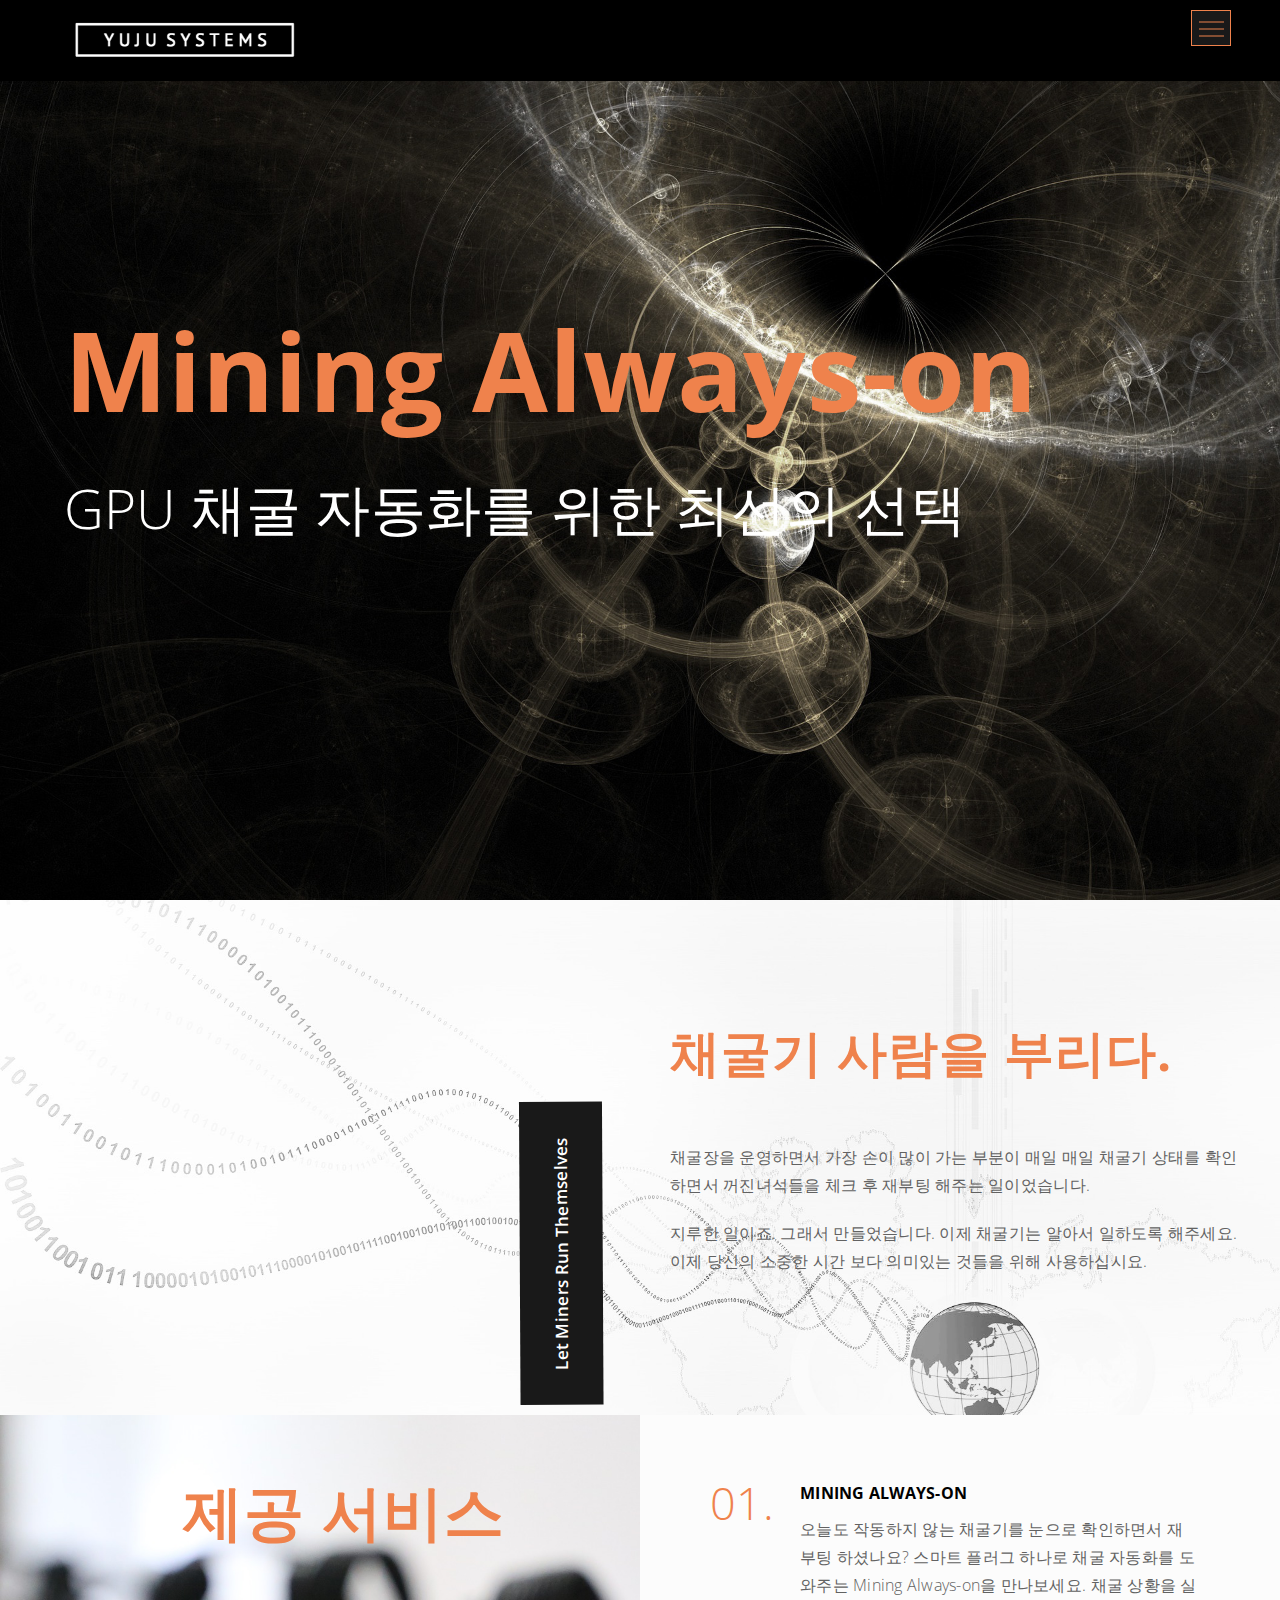
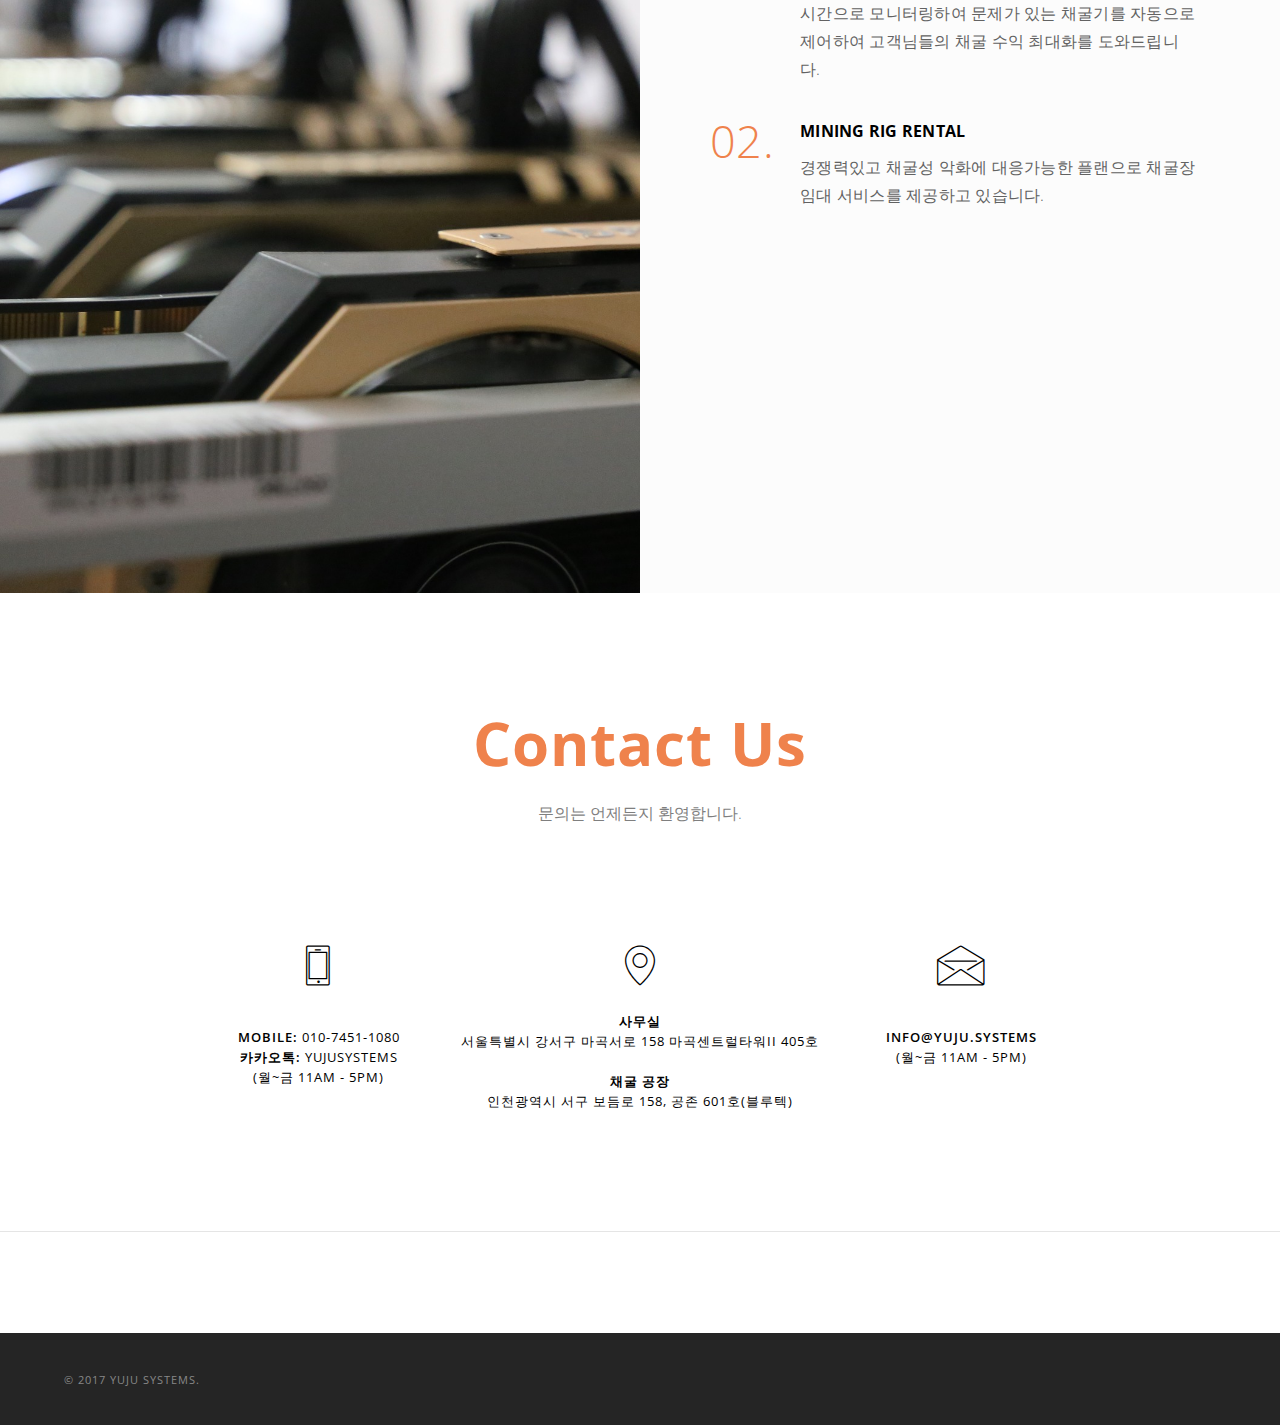
==== index.html @ e0967663 "initial website" ====
<!doctype html>
<html class="no-js" lang="en">
    <head>
        <title>CRYPTOCURRENCY MINING SERVICE | YUJU SYSTEMS</title>
        <meta name="description" content="H-Code - A premium portfolio template from ThemeZaa">
        <meta name="keywords" content="">
        <meta charset="utf-8">
        <meta name="author" content="ThemeZaa">
        <meta name="viewport" content="width=device-width,initial-scale=1.0,maximum-scale=1" />
        <!-- favicon -->
        <link rel="shortcut icon" href="images/favicon.png">
        <link rel="apple-touch-icon" href="images/apple-touch-icon-57x57.png">
        <link rel="apple-touch-icon" sizes="72x72" href="images/apple-touch-icon-72x72.png">
        <link rel="apple-touch-icon" sizes="114x114" href="images/apple-touch-icon-114x114.png">
        <!-- animation -->
        <link rel="stylesheet" href="css/animate.css" />
        <!-- bootstrap -->
        <link rel="stylesheet" href="css/bootstrap.css" />
        <!-- et line icon -->
        <link rel="stylesheet" href="css/et-line-icons.css" />
        <!-- font-awesome icon -->
        <link rel="stylesheet" href="css/font-awesome.min.css" />
        <!-- revolution slider -->
        <link rel="stylesheet" href="css/extralayers.css" />
        <link rel="stylesheet" href="css/settings.css" />
        <!-- magnific popup -->
        <link rel="stylesheet" href="css/magnific-popup.css" />
        <!-- owl carousel -->
        <link rel="stylesheet" href="css/owl.carousel.css" />
        <link rel="stylesheet" href="css/owl.transitions.css" />
        <link rel="stylesheet" href="css/full-slider.css" />
        <!-- text animation -->
        <link rel="stylesheet" href="css/text-effect.css" />
        <!-- hamburger menu  -->
        <link rel="stylesheet" href="css/menu-hamburger.css" />
        <!-- common -->
        <link rel="stylesheet" href="css/style.css" />
        <!-- responsive -->
        <link rel="stylesheet" href="css/responsive.css" />
        <!--[if IE]>
            <link rel="stylesheet" href="css/style-ie.css" />
        <![endif]-->
        <!--[if IE]>
            <script src="js/html5shiv.js"></script>
        <![endif]-->
    </head>
    <body>
        <!-- navigation -->
        <nav class="navbar navbar-default nav-dark navbar-fixed-top nav-transparent overlay-nav sticky-nav full-width-pull-menu full-width-pull-menu-dark" role="navigation">
            <!-- navigation panel -->
            <div class="container">
                <div class="row">
                    <!-- logo -->
                    <div class="col-md-2 col-sm-2 pull-left"><a href="index.html"><img alt="" src="images/yujusystems_logo.png" class="logo" /></a></div>
                    <!-- end logo -->
                    <!-- main menu -->
                    <div class="col-md-10 col-sm-10 no-padding-right">
                        <div class="menu-wrap full-screen no-padding">
                            <div class="col-md-6 col-sm-6 full-screen no-padding cover-background xs-display-none" style="background-image:url('images/yujusystem_1097x1097.jpg');"></div>
                            <div class="col-md-6 col-sm-6 full-screen bg-white">
                                <div class="pull-menu full-screen ">
                                    <div class="pull-menu-open">
                                        <div class="pull-menu-open-sub">
                                            <ul id="accordion" class="nav navbar-nav panel-group no-padding">
                                                <div class="separator-line-thick bg-black margin-three pull-left margin-five"></div>
                                                <li><span class="menu-number">01</span><a href="#home" class="inner-link">HOME</a> </li>
                                                <li><span class="menu-number">02</span><a href="#short-history" class="inner-link">소개말</a> </li>
                                                <li><span class="menu-number">03</span><a href="#our-services" class="inner-link">서비스</a></li>
                                                <!-- <li><span class="menu-number">04</span><a href="#our-environment" class="inner-link">채굴 환경</a></li> -->
                                                <li><span class="menu-number">04</span><a href="#contact" class="inner-link">Contact</a></li>
                                            </ul>
                                        </div>
                                    </div>
                                    <button class="close-button" id="close-button">Close Menu</button>
                                </div>
                            </div>
                        </div>
                        <!-- end main menu -->
                        <button class="menu-button-orange position-absolute navbar-toggle" type="button" id="open-button" data-toggle="collapse" data-target=".navbar-collapse">Open Menu</button>
                    </div>
                </div>
                <!-- end navigation panel -->
            </div>
            <!-- end navigation -->
        </nav>
        <!-- slider -->
        <section id="home" class="no-padding">
            <div id="owl-demo" class="owl-carousel owl-theme light-pagination square-pagination dark-pagination-without-next-prev-arrow main-slider">
                <!-- slider item -->
                <div class="item owl-bg-img" style="background-image:url('images/mainbg.jpg');">
                    <div class="container full-screen position-relative">
                        <div class="slider-typography">
                            <div class="slider-text-middle-main">
                                <div class="slider-text-middle slider-text-middle6 padding-left-right-px wow fadeInUp">
                                    <div class="col-md-12 text-left animated fadeInUp no-padding">
                                        <span class="slider-title-big6 sm-slider-title-big6 xs-width-100 xs-slider-title-big6 xs-text-center orange-light-text font-weight-700 display-inline-block margin-eight no-margin-lr no-margin-top">Mining Always-on</span>
                                        <span class="slider-title-big7 sm-slider-title-big7 xs-width-100 xs-slider-title-big7 xs-text-center">GPU 채굴 자동화를 위한 최선의 선택</span>
                                    </div>
                                </div>
                            </div>
                        </div>
                    </div>
                </div>
                <!-- end slider item -->
            </div>
        </section>
        <!-- end slider -->
        <!-- about us section  -->
        <section id="short-history" class="short-history position-relative display-table width-100 xs-text-center xs-onepage-section">
            <div class="fill sm-display-none" style="background-image:url('images/bg3.jpg');"></div>
            <div class="col-md-6 pull-right">
                <div class="col-lg-12 col-md-12 sm-no-padding">
                    <h1 class="text-transform-none title margin-ten no-margin-lr no-margin-top orange-light-text">채굴기 사람을 부리다.<span class="bg-light-orange"></span></h1>
                    <p class="text-extra-large xs-margin-bottom-four">채굴장을 운영하면서 가장 손이 많이 가는 부분이 매일 매일 채굴기 상태를 확인하면서 꺼진녀석들을 체크 후 재부팅 해주는 일이었습니다.</p>
                    <p class="text-extra-large xs-margin-bottom-four">지루한 일이죠. 그래서 만들었습니다. 이제 채굴기는 알아서 일하도록 해주세요. 이제 당신의 소중한 시간 보다 의미있는 것들을 위해 사용하십시요. </p>
                </div>
                <div class="sub-headline">Let Miners Run Themselves</div>
            </div>
        </section>
        <!-- about us section and -->
        <!-- services section -->
        <section id="our-services" class="our-services no-padding">
            <div class="col-md-6 bg-light-gray padding-five box-min-height sm-display-table xs-display-inherit xs-text-center cover-background xs-onepage-section" style="background-image:url('images/bg2.jpg');">
                <div class="col-lg-9 col-md-12 pull-right xs-no-padding xs-pull-none">
                    <h1 class="text-transform-none title margin-ten no-margin-lr no-margin-top orange-light-text">제공 서비스<span class="bg-light-orange"></span></h1>
                    <div class="margin-ten no-margin-lr no-margin-top title-large font-weight-300"></div>
                </div>
            </div>
            <div class="col-md-6 bg-gray-light padding-five no-padding-bottom sm-padding-bottom-six box-min-height sm-display-table">
                <div class="col-lg-11 col-md-12 pull-left xs-no-padding">
                    <ul>
                        <li class="position-relative font-weight-300 text-extra-large margin-seven-bottom">
                            <div class="number orange-light-text">01.</div>
                            <div><span class="black-text font-weight-700 text-transform-uppercase display-table margin-two-bottom">Mining Always-on</span>오늘도 작동하지 않는 채굴기를 눈으로 확인하면서 재부팅 하셨나요? 스마트 플러그 하나로 채굴 자동화를 도와주는 Mining Always-on을 만나보세요.
                              채굴 상황을 실시간으로 모니터링하여 문제가 있는 채굴기를 자동으로 제어하여 고객님들의 채굴 수익 최대화를 도와드립니다. </div>
                        </li>
                        <li class="position-relative font-weight-300 text-extra-large margin-seven-bottom">
                            <div class="number orange-light-text">02.</div>
                            <div><span class="black-text font-weight-700 text-transform-uppercase display-table margin-two-bottom">Mining Rig Rental</span>경쟁력있고 채굴성 악화에 대응가능한 플랜으로 채굴장 임대 서비스를 제공하고 있습니다.</div>
                        </li>
                    </ul>
                </div>
            </div>
        </section>
        <!-- end services section -->
        <!-- our environment section
        <section id="our-environment" class="our-environment no-padding-bottom xs-onepage-section">
            <div class="container-fluid">
                <div class="row">
                    <div class="container">
                        <div class="row">

                            <div class="col-md-12 margin-five-bottom xs-text-center">
                                <div class="col-md-6 no-padding">
                                    <h1 class="text-transform-none title margin-ten no-margin-lr no-margin-top orange-light-text">채굴 환경<span class="bg-light-orange"></span></h1>
                                </div>
                            </div>

                        </div>
                    </div>
                    <div id="owl-demo-small" class="owl-carousel owl-theme dark-pagination bottom-arrow-pagination">

                        <div class="item">
                            <div class="col-lg-6 col-md-6 case-study-details bg-gray">
                                <div class="col-lg-7 col-md-12 pull-right about-text position-relative xs-text-center">
                                    <p class="title-small text-uppercase letter-spacing-3 black-text font-weight-600">보안</p>
                                    <p class="width-100 xs-width-100">Lorem ipsum dolor sit amet, consectetur adipisicing elit. Repudiandae odit iste exercitationem praesentiu deleniti nostrum laborum rem id nihil tempora. Lorem ipsum dolor amet, consectetur adipisicing elit. Repudiandae odit iste exercitationem praesentiu deleniti nostrum laborum.</p>
                                </div>
                            </div>
                            <div class="col-lg-6 col-md-6 case-study-img cover-background" style="background-image:url('http://placehold.it/960x500');"></div>
                        </div>

                        <div class="item">
                            <div class="col-lg-6 col-md-6 case-study-details bg-gray">
                                <div class="col-lg-7 col-md-12 pull-right about-text position-relative xs-text-center">
                                    <p class="title-small text-uppercase letter-spacing-3 black-text font-weight-600">채굴 자동화</p>
                                    <p class="width-100 xs-width-100">Lorem ipsum dolor sit amet, consectetur adipisicing elit. Repudiandae odit iste exercitationem praesentiu deleniti nostrum laborum rem id nihil tempora. Lorem ipsum dolor amet, consectetur adipisicing elit. Repudiandae odit iste exercitationem praesentiu deleniti nostrum laborum.</p>
                                </div>
                            </div>
                            <div class="col-lg-6 col-md-6 case-study-img cover-background" style="background-image:url('http://placehold.it/960x500');"></div>
                        </div>

                        <div class="item">
                            <div class="col-lg-6 col-md-6 case-study-details bg-gray">
                                <div class="col-lg-7 col-md-12 pull-right about-text position-relative xs-text-center">
                                    <p class="title-small text-uppercase letter-spacing-3 black-text font-weight-600">밀폐형 무소음 무공조</p>
                                    <p class="width-100 xs-width-100">Lorem ipsum dolor sit amet, consectetur adipisicing elit. Repudiandae odit iste exercitationem praesentiu deleniti nostrum laborum rem id nihil tempora. Lorem ipsum dolor amet, consectetur adipisicing elit. Repudiandae odit iste exercitationem praesentiu deleniti nostrum laborum.</p>
                                </div>
                            </div>
                            <div class="col-lg-6 col-md-6 case-study-img cover-background" style="background-image:url('http://placehold.it/960x500');"></div>
                        </div>

                    </div>
                </div>
            </div>
        </section>
        end our environment section -->
        <!-- contact us section -->
        <section id="contact" class="xs-onepage-section">
            <div class="container">
                <div class="row">
                    <div class="col-md-12 text-center no-padding">
                        <h4 class=" margin-ten no-margin-lr no-margin-top font-weight-300 gray-text"></h4>
                        <h1 class="text-transform-none title margin-two no-margin-lr no-margin-top orange-light-text">Contact Us<span class="bg-light-orange"></span></h1>
                        <h4 class=" margin-ten no-margin-lr no-margin-top font-weight-300 gray-text">문의는 언제든지 환영합니다.</h4>
                    </div>
                </div>
                <div class="row">
                    <div class="col-md-9 text-center center-col">
                        <div class="col-md-3 col-sm-3 text-center"><i class="icon-phone medium-icon black-text"></i><h6 class="black-text margin-two no-margin-bottom"><br><strong>MOBILE: </strong>010-7451-1080<br><strong>카카오톡: </strong>yujusystems<br>(월~금 11AM - 5PM)</h6></div>
                        <div class="col-md-6 col-sm-6 text-center"><i class="icon-map-pin medium-icon black-text"></i><h6 class="black-text margin-two no-margin-bottom"><strong>사무실</strong><br>서울특별시 강서구 마곡서로 158 마곡센트럴타워II 405호<br><br> <strong>채굴 공장</strong><br>인천광역시 서구 보듬로 158, 공존 601호(블루텍) </h6></div>
                        <div class="col-md-3 col-sm-3 text-center"><i class="icon-envelope medium-icon black-text"></i><h6 class="black-text margin-two no-margin-bottom"><br><strong><a href="mailto:info@yuju.systems">info@yuju.systems</a></strong><br>(월~금 11AM - 5PM)</h6></div>
                    </div>
                </div>
            </div>
        </section>
        <!-- end contact us section -->
        <!-- footer -->
        <footer class="bg-white border-top">
            <div class="container onepage-footer-middle">
                <div class="row">
                </div>
            </div>
            <div class="container-fluid bg-dark-gray footer-bottom">
                <div class="container">
                    <div class="row margin-three">
                        <!-- copyright -->
                        <div class="col-md-6 col-sm-6 col-xs-12 copyright text-left letter-spacing-1 xs-text-center xs-margin-bottom-one">
                            &copy; 2017 YUJU SYSTEMS.
                        </div>
                        <!-- end copyright -->
                    </div>
                </div>
            </div>
            <!-- scroll to top -->
            <a href="javascript:;" class="scrollToTop"><i class="fa fa-angle-up"></i></a>
            <!-- scroll to top end... -->
        </footer>
        <!-- end footer -->
        <!-- javascript libraries / javascript files set #2 -->
        <script type="text/javascript" src="js/jquery.min.js"></script>
        <script type="text/javascript" src="js/modernizr.js"></script>
        <script type="text/javascript" src="js/bootstrap.js"></script>
        <script type="text/javascript" src="js/jquery.easing.1.3.js"></script>
        <script type="text/javascript" src="js/skrollr.min.js"></script>
        <script type="text/javascript" src="js/jquery.viewport.mini.js"></script>
        <script type="text/javascript" src="js/smooth-scroll.js"></script>
        <!-- jquery appear -->
        <script type="text/javascript" src="js/jquery.appear.js"></script>
        <!-- animation -->
        <script type="text/javascript" src="js/wow.min.js"></script>
        <!-- page scroll -->
        <script type="text/javascript" src="js/page-scroll.js"></script>
        <!-- easy piechart-->
        <script type="text/javascript" src="js/jquery.easypiechart.js"></script>
        <!-- parallax -->
        <script type="text/javascript" src="js/jquery.parallax-1.1.3.js"></script>
        <!--portfolio with shorting tab -->
        <script type="text/javascript" src="js/jquery.isotope.min.js"></script>
        <!-- owl slider  -->
        <script type="text/javascript" src="js/owl.carousel.min.js"></script>
        <!-- magnific popup  -->
        <script type="text/javascript" src="js/jquery.magnific-popup.min.js"></script>
        <script type="text/javascript" src="js/popup-gallery.js"></script>
        <!-- text effect  -->
        <script type="text/javascript" src="js/text-effect.js"></script>
        <!-- revolution slider  -->
        <script type="text/javascript" src="js/jquery.tools.min.js"></script>
        <script type="text/javascript" src="js/jquery.revolution.js"></script>
        <!-- counter  -->
        <script type="text/javascript" src="js/counter.js"></script>
        <!-- countTo -->
        <script type="text/javascript" src="js/jquery.countTo.js"></script>
        <!-- fit videos  -->
        <script type="text/javascript" src="js/jquery.fitvids.js"></script>
        <!-- imagesloaded  -->
        <script type="text/javascript" src="js/imagesloaded.pkgd.min.js"></script>
        <!-- hamburger menu-->
        <script type="text/javascript" src="js/classie.js"></script>
        <script type="text/javascript" src="js/hamburger-menu.js"></script>
        <!-- one page navigation -->
        <script type="text/javascript" src="js/one-page-main.js"></script>
        <!-- setting -->
        <script type="text/javascript" src="js/main.js"></script>
    </body>
</html>
---- css/et-line-icons.css ----
@font-face {
	font-family: 'et-line';
	src:url('../fonts/et-line.eot');
	src:url('../fonts/et-line.eot?#iefix') format('embedded-opentype'),
		url('../fonts/et-line.woff') format('woff'),
		url('../fonts/et-line.ttf') format('truetype'),
		url('../fonts/et-line.svg#et-line') format('svg');
	font-weight: normal;
	font-style: normal;
}

/* Use the following CSS code if you want to use data attributes for inserting your icons */
[data-icon]:before {
	font-family: 'et-line';
	content: attr(data-icon);
	speak: none;
	font-weight: normal;
	font-variant: normal;
	text-transform: none;
	line-height: 1;
	-webkit-font-smoothing: antialiased;
	-moz-osx-font-smoothing: grayscale;
	display:inline-block;
}

/* Use the following CSS code if you want to have a class per icon */
/*
Instead of a list of all class selectors,
you can use the generic selector below, but it's slower:
[class*="icon-"] {
*/
.icon-mobile, .icon-laptop, .icon-desktop, .icon-tablet, .icon-phone, .icon-document, .icon-documents, .icon-search, .icon-clipboard, .icon-newspaper, .icon-notebook, .icon-book-open, .icon-browser, .icon-calendar, .icon-presentation, .icon-picture, .icon-pictures, .icon-video, .icon-camera, .icon-printer, .icon-toolbox, .icon-briefcase, .icon-wallet, .icon-gift, .icon-bargraph, .icon-grid, .icon-expand, .icon-focus, .icon-edit, .icon-adjustments, .icon-ribbon, .icon-hourglass, .icon-lock, .icon-megaphone, .icon-shield, .icon-trophy, .icon-flag, .icon-map, .icon-puzzle, .icon-basket, .icon-envelope, .icon-streetsign, .icon-telescope, .icon-gears, .icon-key, .icon-paperclip, .icon-attachment, .icon-pricetags, .icon-lightbulb, .icon-layers, .icon-pencil, .icon-tools, .icon-tools-2, .icon-scissors, .icon-paintbrush, .icon-magnifying-glass, .icon-circle-compass, .icon-linegraph, .icon-mic, .icon-strategy, .icon-beaker, .icon-caution, .icon-recycle, .icon-anchor, .icon-profile-male, .icon-profile-female, .icon-bike, .icon-wine, .icon-hotairballoon, .icon-globe, .icon-genius, .icon-map-pin, .icon-dial, .icon-chat, .icon-heart, .icon-cloud, .icon-upload, .icon-download, .icon-target, .icon-hazardous, .icon-piechart, .icon-speedometer, .icon-global, .icon-compass, .icon-lifesaver, .icon-clock, .icon-aperture, .icon-quote, .icon-scope, .icon-alarmclock, .icon-refresh, .icon-happy, .icon-sad, .icon-facebook, .icon-twitter, .icon-googleplus, .icon-rss, .icon-tumblr, .icon-linkedin, .icon-dribbble {
	font-family: 'et-line';
	speak: none;
	font-style: normal;
	font-weight: normal;
	font-variant: normal;
	text-transform: none;
	line-height: 1.1;
	-webkit-font-smoothing: antialiased;
	-moz-osx-font-smoothing: grayscale;
	display:inline-block;
}
.icon-mobile:before {
	content: "\e000";
}
.icon-laptop:before {
	content: "\e001";
}
.icon-desktop:before {
	content: "\e002";
}
.icon-tablet:before {
	content: "\e003";
}
.icon-phone:before {
	content: "\e004";
}
.icon-document:before {
	content: "\e005";
}
.icon-documents:before {
	content: "\e006";
}
.icon-search:before {
	content: "\e007";
}
.icon-clipboard:before {
	content: "\e008";
}
.icon-newspaper:before {
	content: "\e009";
}
.icon-notebook:before {
	content: "\e00a";
}
.icon-book-open:before {
	content: "\e00b";
}
.icon-browser:before {
	content: "\e00c";
}
.icon-calendar:before {
	content: "\e00d";
}
.icon-presentation:before {
	content: "\e00e";
}
.icon-picture:before {
	content: "\e00f";
}
.icon-pictures:before {
	content: "\e010";
}
.icon-video:before {
	content: "\e011";
}
.icon-camera:before {
	content: "\e012";
}
.icon-printer:before {
	content: "\e013";
}
.icon-toolbox:before {
	content: "\e014";
}
.icon-briefcase:before {
	content: "\e015";
}
.icon-wallet:before {
	content: "\e016";
}
.icon-gift:before {
	content: "\e017";
}
.icon-bargraph:before {
	content: "\e018";
}
.icon-grid:before {
	content: "\e019";
}
.icon-expand:before {
	content: "\e01a";
}
.icon-focus:before {
	content: "\e01b";
}
.icon-edit:before {
	content: "\e01c";
}
.icon-adjustments:before {
	content: "\e01d";
}
.icon-ribbon:before {
	content: "\e01e";
}
.icon-hourglass:before {
	content: "\e01f";
}
.icon-lock:before {
	content: "\e020";
}
.icon-megaphone:before {
	content: "\e021";
}
.icon-shield:before {
	content: "\e022";
}
.icon-trophy:before {
	content: "\e023";
}
.icon-flag:before {
	content: "\e024";
}
.icon-map:before {
	content: "\e025";
}
.icon-puzzle:before {
	content: "\e026";
}
.icon-basket:before {
	content: "\e027";
}
.icon-envelope:before {
	content: "\e028";
}
.icon-streetsign:before {
	content: "\e029";
}
.icon-telescope:before {
	content: "\e02a";
}
.icon-gears:before {
	content: "\e02b";
}
.icon-key:before {
	content: "\e02c";
}
.icon-paperclip:before {
	content: "\e02d";
}
.icon-attachment:before {
	content: "\e02e";
}
.icon-pricetags:before {
	content: "\e02f";
}
.icon-lightbulb:before {
	content: "\e030";
}
.icon-layers:before {
	content: "\e031";
}
.icon-pencil:before {
	content: "\e032";
}
.icon-tools:before {
	content: "\e033";
}
.icon-tools-2:before {
	content: "\e034";
}
.icon-scissors:before {
	content: "\e035";
}
.icon-paintbrush:before {
	content: "\e036";
}
.icon-magnifying-glass:before {
	content: "\e037";
}
.icon-circle-compass:before {
	content: "\e038";
}
.icon-linegraph:before {
	content: "\e039";
}
.icon-mic:before {
	content: "\e03a";
}
.icon-strategy:before {
	content: "\e03b";
}
.icon-beaker:before {
	content: "\e03c";
}
.icon-caution:before {
	content: "\e03d";
}
.icon-recycle:before {
	content: "\e03e";
}
.icon-anchor:before {
	content: "\e03f";
}
.icon-profile-male:before {
	content: "\e040";
}
.icon-profile-female:before {
	content: "\e041";
}
.icon-bike:before {
	content: "\e042";
}
.icon-wine:before {
	content: "\e043";
}
.icon-hotairballoon:before {
	content: "\e044";
}
.icon-globe:before {
	content: "\e045";
}
.icon-genius:before {
	content: "\e046";
}
.icon-map-pin:before {
	content: "\e047";
}
.icon-dial:before {
	content: "\e048";
}
.icon-chat:before {
	content: "\e049";
}
.icon-heart:before {
	content: "\e04a";
}
.icon-cloud:before {
	content: "\e04b";
}
.icon-upload:before {
	content: "\e04c";
}
.icon-download:before {
	content: "\e04d";
}
.icon-target:before {
	content: "\e04e";
}
.icon-hazardous:before {
	content: "\e04f";
}
.icon-piechart:before {
	content: "\e050";
}
.icon-speedometer:before {
	content: "\e051";
}
.icon-global:before {
	content: "\e052";
}
.icon-compass:before {
	content: "\e053";
}
.icon-lifesaver:before {
	content: "\e054";
}
.icon-clock:before {
	content: "\e055";
}
.icon-aperture:before {
	content: "\e056";
}
.icon-quote:before {
	content: "\e057";
}
.icon-scope:before {
	content: "\e058";
}
.icon-alarmclock:before {
	content: "\e059";
}
.icon-refresh:before {
	content: "\e05a";
}
.icon-happy:before {
	content: "\e05b";
}
.icon-sad:before {
	content: "\e05c";
}
.icon-facebook:before {
	content: "\e05d";
}
.icon-twitter:before {
	content: "\e05e";
}
.icon-googleplus:before {
	content: "\e05f";
}
.icon-rss:before {
	content: "\e060";
}
.icon-tumblr:before {
	content: "\e061";
}
.icon-linkedin:before {
	content: "\e062";
}
.icon-dribbble:before {
	content: "\e063";
}
---- css/extralayers.css ----
/**********************************************************
***********************************************************
***********************************************************



   SOME MORE LAYER EXAMPLES, USE ONLY WHICH YOU NEED,
   TO SAVE LOAD TIME 



***********************************************************
***********************************************************
***********************************************************/

.tp-banner-container * {transition-timing-function: none; -moz-transition-timing-function: none; -webkit-transition-timing-function: none; -o-transition-timing-function: none; transition-duration: 0s; -moz-transition-duration: 0s; -webkit-transition-duration: 0s; -o-transition-duration: 0s;}


.tp-banner-container{ width:100%; position:relative; padding:0; z-index: 0;}
.tp-banner{ width:100%;	position:relative;}
.tp-banner-fullscreen-container {width:100%; position:relative; padding:0;}
.tp-caption.medium_grey {
    position:absolute;
    color:#fff;
    text-shadow:0px 2px 5px rgba(0, 0, 0, 0.5);
    font-weight:700;
    font-size:20px;
    line-height:20px;
    font-family:Arial;
    padding:2px 4px;
    margin:0px;
    border-width:0px;
    border-style:none;
    background-color:#888;
    white-space:nowrap;
}

.tp-caption.small_text {
    position:absolute;
    color:#fff;
    text-shadow:0px 2px 5px rgba(0, 0, 0, 0.5);
    font-weight:700;
    font-size:14px;
    line-height:20px;
    font-family:Arial;
    margin:0px;
    border-width:0px;
    border-style:none;
    white-space:nowrap;
}

.tp-caption.medium_text {
    position:absolute;
    color:#fff;
    text-shadow:0px 2px 5px rgba(0, 0, 0, 0.5);
    font-weight:700;
    font-size:20px;
    line-height:20px;
    font-family:Arial;
    margin:0px;
    border-width:0px;
    border-style:none;
    white-space:nowrap;
}

.tp-caption.large_text {
    position:absolute;
    color:#fff;
    text-shadow:0px 2px 5px rgba(0, 0, 0, 0.5);
    font-weight:700;
    font-size:40px;
    line-height:40px;
    font-family:Arial;
    margin:0px;
    border-width:0px;
    border-style:none;
    white-space:nowrap;
}

.tp-caption.very_large_text {
    position:absolute;
    color:#fff;
    /*text-shadow:0px 2px 5px rgba(0, 0, 0, 0.5);*/
    font-weight:800;
    font-size:70px;
    line-height:60px;
    font-family: "Open Sans",sans-serif;
    margin:0px;
    border-width:0px;
    border-style:none;
    white-space:nowrap;
    letter-spacing:-2px;
}

.tp-caption.very_big_white {
    position:absolute;
    color:#fff;
    text-shadow:none;
    font-weight:800;
    font-size:60px;
    line-height:60px;
    font-family:Arial;
    margin:0px;
    border-width:0px;
    border-style:none;
    white-space:nowrap;
    padding:0px 4px;
    padding-top:1px;
    background-color:#000;
}

.tp-caption.very_big_black {
    position:absolute;
    color:#000;
    text-shadow:none;
    font-weight:700;
    font-size:60px;
    line-height:60px;
    font-family:Arial;
    margin:0px;
    border-width:0px;
    border-style:none;
    white-space:nowrap;
    padding:0px 4px;
    padding-top:1px;
    background-color:#fff;
}

.tp-caption.modern_medium_fat {
    position:absolute;
    color:#000;
    text-shadow:none;
    font-weight:800;
    font-size:24px;
    line-height:20px;
    font-family:"Open Sans", sans-serif;
    margin:0px;
    border-width:0px;
    border-style:none;
    white-space:nowrap;
}

.tp-caption.modern_medium_fat_white {
    position:absolute;
    color:#fff;
    text-shadow:none;
    font-weight:800;
    font-size:24px;
    line-height:20px;
    font-family:"Open Sans", sans-serif;
    margin:0px;
    border-width:0px;
    border-style:none;
    white-space:nowrap;
}

.tp-caption.modern_medium_light {
    position:absolute;
    color:#000;
    text-shadow:none;
    font-weight:300;
    font-size:24px;
    line-height:20px;
    font-family:"Open Sans", sans-serif;
    margin:0px;
    border-width:0px;
    border-style:none;
    white-space:nowrap;
}

.tp-caption.modern_big_bluebg {
    position:absolute;
    color:#fff;
    text-shadow:none;
    font-weight:800;
    font-size:30px;
    line-height:36px;
    font-family:"Open Sans", sans-serif;
    padding:3px 10px;
    margin:0px;
    border-width:0px;
    border-style:none;
    background-color:#4e5b6c;
    letter-spacing:0;
}

.tp-caption.modern_big_redbg {
    position:absolute;
    color:#fff;
    text-shadow:none;
    font-weight:300;
    font-size:30px;
    line-height:36px;
    font-family:"Open Sans", sans-serif;
    padding:3px 10px;
    padding-top:1px;
    margin:0px;
    border-width:0px;
    border-style:none;
    background-color:#de543e;
    letter-spacing:0;
}

.tp-caption.modern_small_text_dark {
    position:absolute;
    color:#555;
    text-shadow:none;
    font-size:14px;
    line-height:22px;
    font-family:Arial;
    margin:0px;
    border-width:0px;
    border-style:none;
    white-space:nowrap;
}

.tp-caption.boxshadow {
    -moz-box-shadow:0px 0px 20px rgba(0, 0, 0, 0.5);
    -webkit-box-shadow:0px 0px 20px rgba(0, 0, 0, 0.5);
    box-shadow:0px 0px 20px rgba(0, 0, 0, 0.5);
}

.tp-caption.black {
    color:#000;
    text-shadow:none;
}

.tp-caption.noshadow {
    text-shadow:none;
}

.tp-caption.thinheadline_dark {
    position:absolute;
    color:rgba(0,0,0,0.85);
    text-shadow:none;
    font-weight:300;
    font-size:30px;
    line-height:30px;
    font-family:"Open Sans";
    background-color:transparent;
}

.tp-caption.thintext_dark {
    position:absolute;
    color:rgba(0,0,0,0.85);
    text-shadow:none;
    font-weight:300;
    font-size:16px;
    line-height:26px;
    font-family:"Open Sans";
    background-color:transparent;
}

.tp-caption.largeblackbg {
    position:absolute;
    color:#fff;
    text-shadow:none;
    font-weight:300;
    font-size:50px;
    line-height:70px;
    font-family:"Open Sans";
    background-color:#000;
    padding:0px 20px;
    -webkit-border-radius:0px;
    -moz-border-radius:0px;
    border-radius:0px;
}

.tp-caption.largepinkbg {
    position:absolute;
    color:#fff;
    text-shadow:none;
    font-weight:300;
    font-size:50px;
    line-height:70px;
    font-family:"Open Sans";
    background-color:#db4360;
    padding:0px 20px;
    -webkit-border-radius:0px;
    -moz-border-radius:0px;
    border-radius:0px;
}

.tp-caption.largewhitebg {
    position:absolute;
    color:#000;
    text-shadow:none;
    font-weight:300;
    font-size:50px;
    line-height:70px;
    font-family:"Open Sans";
    background-color:#fff;
    padding:0px 20px;
    -webkit-border-radius:0px;
    -moz-border-radius:0px;
    border-radius:0px;
}

.tp-caption.largegreenbg {
    position:absolute;
    color:#fff;
    text-shadow:none;
    font-weight:300;
    font-size:50px;
    line-height:70px;
    font-family:"Open Sans";
    background-color:#67ae73;
    padding:0px 20px;
    -webkit-border-radius:0px;
    -moz-border-radius:0px;
    border-radius:0px;
}

.tp-caption.excerpt {
    font-size:36px;
    line-height:36px;
    font-weight:700;
    font-family:Arial;
    color:#ffffff;
    text-decoration:none;
    background-color:rgba(0, 0, 0, 1);
    text-shadow:none;
    margin:0px;
    letter-spacing:-1.5px;
    padding:1px 4px 0px 4px;
    width:150px;
    white-space:normal !important;
    height:auto;
    border-width:0px;
    border-color:rgb(255, 255, 255);
    border-style:none;
}

.tp-caption.large_bold_grey {
    font-size:60px;
    line-height:60px;
    font-weight:800;
    font-family:"Open Sans";
    color:rgb(102, 102, 102);
    text-decoration:none;
    background-color:transparent;
    text-shadow:none;
    margin:0px;
    padding:1px 4px 0px;
    border-width:0px;
    border-color:rgb(255, 214, 88);
    border-style:none;
}

.tp-caption.medium_thin_grey {
    font-size:34px;
    line-height:30px;
    font-weight:300;
    font-family:"Open Sans";
    color:rgb(102, 102, 102);
    text-decoration:none;
    background-color:transparent;
    padding:1px 4px 0px;
    text-shadow:none;
    margin:0px;
    border-width:0px;
    border-color:rgb(255, 214, 88);
    border-style:none;
}

.tp-caption.small_thin_grey {
    font-size:18px;
    line-height:26px;
    font-weight:300;
    font-family:"Open Sans";
    color:rgb(117, 117, 117);
    text-decoration:none;
    background-color:transparent;
    padding:1px 4px 0px;
    text-shadow:none;
    margin:0px;
    border-width:0px;
    border-color:rgb(255, 214, 88);
    border-style:none;
}

.tp-caption.lightgrey_divider {
    text-decoration:none;
    background-color:rgba(235, 235, 235, 1);
    width:370px;
    height:3px;
    background-position:initial initial;
    background-repeat:initial initial;
    border-width:0px;
    border-color:rgb(34, 34, 34);
    border-style:none;
}

.tp-caption.large_bold_darkblue {
    font-size:58px;
    line-height:60px;
    font-weight:800;
    font-family:"Open Sans";
    color:rgb(52, 73, 94);
    text-decoration:none;
    background-color:transparent;
    border-width:0px;
    border-color:rgb(255, 214, 88);
    border-style:none;
}

.tp-caption.medium_bg_darkblue {
    font-size:20px;
    line-height:20px;
    font-weight:800;
    font-family:"Open Sans";
    color:rgb(255, 255, 255);
    text-decoration:none;
    background-color:rgb(52, 73, 94);
    padding:10px;
    border-width:0px;
    border-color:rgb(255, 214, 88);
    border-style:none;
}

.tp-caption.medium_bold_red {
    font-size:24px;
    line-height:30px;
    font-weight:800;
    font-family:"Open Sans";
    color:rgb(227, 58, 12);
    text-decoration:none;
    background-color:transparent;
    padding:0px;
    border-width:0px;
    border-color:rgb(255, 214, 88);
    border-style:none;
}

.tp-caption.medium_light_red {
    font-size:21px;
    line-height:26px;
    font-weight:300;
    font-family:"Open Sans";
    color:rgb(227, 58, 12);
    text-decoration:none;
    background-color:transparent;
    padding:0px;
    border-width:0px;
    border-color:rgb(255, 214, 88);
    border-style:none;
}

.tp-caption.medium_bg_red {
    font-size:20px;
    line-height:20px;
    font-weight:800;
    font-family:"Open Sans";
    color:rgb(255, 255, 255);
    text-decoration:none;
    background-color:rgb(227, 58, 12);
    padding:10px;
    border-width:0px;
    border-color:rgb(255, 214, 88);
    border-style:none;
}

.tp-caption.medium_bold_orange {
    font-size:24px;
    line-height:30px;
    font-weight:800;
    font-family:"Open Sans";
    color:rgb(243, 156, 18);
    text-decoration:none;
    background-color:transparent;
    border-width:0px;
    border-color:rgb(255, 214, 88);
    border-style:none;
}

.tp-caption.medium_bg_orange {
    font-size:20px;
    line-height:20px;
    font-weight:800;
    font-family:"Open Sans";
    color:rgb(255, 255, 255);
    text-decoration:none;
    background-color:rgb(243, 156, 18);
    padding:10px;
    border-width:0px;
    border-color:rgb(255, 214, 88);
    border-style:none;
}

.tp-caption.grassfloor {
    text-decoration:none;
    background-color:rgba(160, 179, 151, 1);
    width:4000px;
    height:150px;
    border-width:0px;
    border-color:rgb(34, 34, 34);
    border-style:none;
}

.tp-caption.large_bold_white {
    font-size:58px;
    line-height:60px;
    font-weight:800;
    font-family:"Open Sans";
    color:rgb(255, 255, 255);
    text-decoration:none;
    background-color:transparent;
    border-width:0px;
    border-color:rgb(255, 214, 88);
    border-style:none;
}

.tp-caption.medium_light_white {
    font-size:30px;
    line-height:36px;
    font-weight:300;
    font-family:"Open Sans";
    color:rgb(255, 255, 255);
    text-decoration:none;
    background-color:transparent;
    padding:0px;
    border-width:0px;
    border-color:rgb(255, 214, 88);
    border-style:none;
}
.tp-caption.medium_light_white-38 {
    font-size:38px;
    line-height:36px;
    font-weight:300;
    font-family:"Open Sans";
    color:#ffffff;
    text-decoration:none;
    background-color:transparent;
    padding:0px;
    border-width:0px;
    border-color:rgb(255, 214, 88);
    border-style:none;
}

.tp-caption.mediumlarge_light_white {
    font-size:34px;
    line-height:40px;
    font-weight:300;
    font-family:"Open Sans";
    color:rgb(255, 255, 255);
    text-decoration:none;
    background-color:transparent;
    padding:0px;
    border-width:0px;
    border-color:rgb(255, 214, 88);
    border-style:none;
}

.tp-caption.mediumlarge_light_white_center {
    font-size:34px;
    line-height:40px;
    font-weight:300;
    font-family:"Open Sans";
    color:#ffffff;
    text-decoration:none;
    background-color:transparent;
    padding:0px 0px 0px 0px;
    text-align:center;
    border-width:0px;
    border-color:rgb(255, 214, 88);
    border-style:none;
}

.tp-caption.medium_bg_asbestos {
    font-size:20px;
    line-height:20px;
    font-weight:800;
    font-family:"Open Sans";
    color:rgb(255, 255, 255);
    text-decoration:none;
    background-color:rgb(127, 140, 141);
    padding:10px;
    border-width:0px;
    border-color:rgb(255, 214, 88);
    border-style:none;
}

.tp-caption.medium_light_black {
    font-size:30px;
    line-height:36px;
    font-weight:300;
    font-family:"Open Sans";
    color:rgb(0, 0, 0);
    text-decoration:none;
    background-color:transparent;
    padding:0px;
    border-width:0px;
    border-color:rgb(255, 214, 88);
    border-style:none;
}

.tp-caption.large_bold_black {
    font-size:58px;
    line-height:60px;
    font-weight:800;
    font-family:"Open Sans";
    color:rgb(0, 0, 0);
    text-decoration:none;
    background-color:transparent;
    border-width:0px;
    border-color:rgb(255, 214, 88);
    border-style:none;
}

.tp-caption.mediumlarge_light_darkblue {
    font-size:34px;
    line-height:40px;
    font-weight:300;
    font-family:"Open Sans";
    color:rgb(52, 73, 94);
    text-decoration:none;
    background-color:transparent;
    padding:0px;
    border-width:0px;
    border-color:rgb(255, 214, 88);
    border-style:none;
}

.tp-caption.small_light_white {
    font-size:17px;
    line-height:28px;
    font-weight:300;
    font-family:"Open Sans";
    color:rgb(255, 255, 255);
    text-decoration:none;
    background-color:transparent;
    padding:0px;
    border-width:0px;
    border-color:rgb(255, 214, 88);
    border-style:none;
}

.tp-caption.roundedimage {
    border-width:0px;
    border-color:rgb(34, 34, 34);
    border-style:none;
}

.tp-caption.large_bg_black {
    font-size:40px;
    line-height:40px;
    font-weight:800;
    font-family:"Open Sans";
    color:rgb(255, 255, 255);
    text-decoration:none;
    background-color:rgb(0, 0, 0);
    padding:10px 20px 15px;
    border-width:0px;
    border-color:rgb(255, 214, 88);
    border-style:none;
}

.tp-caption.mediumwhitebg {
    font-size:30px;
    line-height:30px;
    font-weight:300;
    font-family:"Open Sans";
    color:rgb(0, 0, 0);
    text-decoration:none;
    background-color:rgb(255, 255, 255);
    padding:5px 15px 10px;
    text-shadow:none;
    border-width:0px;
    border-color:rgb(0, 0, 0);
    border-style:none;
}

.tp-caption.large_bold_white_25 {
    font-size:55px;
    line-height:65px;
    font-weight:700;
    font-family:"Open Sans";
    color:#fff;
    text-decoration:none;
    background-color:transparent;
    text-align:center;
    text-shadow:#000 0px 5px 10px;
    border-width:0px;
    border-color:rgb(255, 255, 255);
    border-style:none;
}

.tp-caption.medium_text_shadow {
    font-size:25px;
    line-height:25px;
    font-weight:600;
    font-family:"Open Sans";
    color:#fff;
    text-decoration:none;
    background-color:transparent;
    text-align:center;
    text-shadow:#000 0px 5px 10px;
    border-width:0px;
    border-color:rgb(255, 255, 255);
    border-style:none;
}

.tp-caption.black_heavy_60 {
    font-size:60px;
    line-height:60px;
    font-weight:900;
    font-family: Raleway;
    color:rgb(0, 0, 0);
    text-decoration:none;
    background-color:transparent;
    text-shadow:none;
    border-width:0px;
    border-color:rgb(0, 0, 0);
    border-style:none;
}

.tp-caption.white_heavy_40 {
    font-size:40px;
    line-height:40px;
    font-weight:900;
    font-family:Raleway;
    color:rgb(255, 255, 255);
    text-decoration:none;
    background-color:transparent;
    text-shadow:none;
    border-width:0px;
    border-color:rgb(0, 0, 0);
    border-style:none;
}

.tp-caption.grey_heavy_72 {
    font-size:72px;
    line-height:72px;
    font-weight:900;
    font-family:Raleway;
    color:rgb(213, 210, 210);
    text-decoration:none;
    background-color:transparent;
    text-shadow:none;
    border-width:0px;
    border-color:rgb(0, 0, 0);
    border-style:none;
}

.tp-caption.grey_regular_18 {
    font-size:18px;
    line-height:26px;
    font-family:"Open Sans";
    color:rgb(119, 119, 119);
    text-decoration:none;
    background-color:transparent;
    text-shadow:none;
    border-width:0px;
    border-color:rgb(0, 0, 0);
    border-style:none;
}

.tp-caption.black_thin_34 {
    font-size:35px;
    line-height:35px;
    font-weight:100;
    font-family:Raleway;
    color:rgb(0, 0, 0);
    text-decoration:none;
    background-color:transparent;
    text-shadow:none;
    border-width:0px;
    border-color:rgb(0, 0, 0);
    border-style:none;
}

.tp-caption.arrowicon {
    line-height:1px;
    border-width:0px;
    border-color:rgb(34, 34, 34);
    border-style:none;
}

.tp-caption.light_heavy_60 {
    font-size:60px;
    line-height:60px;
    font-weight:900;
    font-family:Raleway;
    color:rgb(255, 255, 255);
    text-decoration:none;
    background-color:transparent;
    text-shadow:none;
    border-width:0px;
    border-color:rgb(0, 0, 0);
    border-style:none;
}

.tp-caption.black_bold_40 {
    font-size:40px;
    line-height:40px;
    font-weight:800;
    font-family:Raleway;
    color:rgb(0, 0, 0);
    text-decoration:none;
    background-color:transparent;
    text-shadow:none;
    border-width:0px;
    border-color:rgb(0, 0, 0);
    border-style:none;
}
.tp-caption.black_bold_32 {
    font-size:34px;
    line-height:34px;
    font-weight:600;
    font-family: "Open Sans",sans-serif;
    text-transform: uppercase;
    color:rgb(0, 0, 0);
    text-decoration:none;
    background-color:transparent;
    text-shadow:none;
    border-width:0px;
    border-color:rgb(0, 0, 0);
    border-style:none;
    letter-spacing: 6px;
}

.tp-caption.light_heavy_70 {
    font-size:70px;
    line-height:70px;
    font-weight:900;
    font-family:Raleway;
    color:rgb(255, 255, 255);
    text-decoration:none;
    background-color:transparent;
    text-shadow:none;
    border-width:0px;
    border-color:rgb(0, 0, 0);
    border-style:none;
}

.tp-caption.black_heavy_70 {
    font-size:70px;
    line-height:70px;
    font-weight:900;
    font-family:Raleway;
    color:rgb(0, 0, 0);
    text-decoration:none;
    background-color:transparent;
    text-shadow:none;
    border-width:0px;
    border-color:rgb(0, 0, 0);
    border-style:none;
}

.tp-caption.black_bold_bg_20 {
    font-size:20px;
    line-height:20px;
    font-weight:900;
    font-family:Raleway;
    color:rgb(255, 255, 255);
    text-decoration:none;
    background-color:rgb(0, 0, 0);
    padding:5px 8px;
    text-shadow:none;
    border-width:0px;
    border-color:rgb(0, 0, 0);
    border-style:none;
}

.tp-caption.greenbox30 {
    line-height:30px;
    text-decoration:none;
    background-color:rgb(134, 181, 103);
    padding:0px 14px;
    border-width:0px;
    border-color:rgb(34, 34, 34);
    border-style:none;
}

.tp-caption.blue_heavy_60 {
    font-size:60px;
    line-height:60px;
    font-weight:900;
    font-family:Raleway;
    color:rgb(255, 255, 255);
    text-decoration:none;
    background-color:rgb(49, 165, 203);
    padding:3px 10px;
    text-shadow:none;
    border-width:0px;
    border-color:rgb(0, 0, 0);
    border-style:none;
}

.tp-caption.green_bold_bg_20 {
    font-size:20px;
    line-height:20px;
    font-weight:900;
    font-family:Raleway;
    color:rgb(255, 255, 255);
    text-decoration:none;
    background-color:rgb(134, 181, 103);
    padding:5px 8px;
    text-shadow:none;
    border-width:0px;
    border-color:rgb(0, 0, 0);
    border-style:none;
}

.tp-caption.whitecircle_600px {
    line-height:1px;
    width:800px;
    height:800px;
    text-decoration:none;
    background:linear-gradient(to bottom,  rgba(238,238,238,1) 0%,rgba(255,255,255,1) 100%);
    filter:progid;
    background-color:transparent;
    border-radius:400px 400px 400px 400px;
    border-width:0px;
    border-color:rgb(34, 34, 34);
    border-style:none;
}

.tp-caption.fullrounded {
    border-radius:400px 400px 400px 400px;
    border-width:0px;
    border-color:rgb(34, 34, 34);
    border-style:none;
}

.tp-caption.light_heavy_40 {
    font-size:40px;
    line-height:40px;
    font-weight:900;
    font-family:Raleway;
    color:rgb(255, 255, 255);
    text-decoration:none;
    background-color:transparent;
    text-shadow:none;
    border-width:0px;
    border-color:rgb(0, 0, 0);
    border-style:none;
}

.tp-caption.white_thin_34 {
    font-size:35px;
    line-height:35px;
    font-weight:200;
    font-family:Raleway;
    color:rgb(255, 255, 255);
    text-decoration:none;
    background-color:transparent;
    text-shadow:none;
    border-width:0px;
    border-color:rgb(0, 0, 0);
    border-style:none;
}

.tp-caption.fullbg_gradient {
    width:100%;
    height:100%;
    text-decoration:none;
    background-color:#490202;
    border-width:0px;
    border-color:rgb(0, 0, 0);
    border-style:none;
}


.tp-caption.light_medium_30 {
    font-size:30px;
    line-height:30px;
    font-weight:100;
    font-family: "Oswald",sans-serif;
    color:#ffffff;
    text-decoration:none;
    background-color:transparent;
    border-width:0px;
    border-color:rgb(0, 0, 0);
    border-style:none;
    letter-spacing: 6px;
}

.tp-caption.red_bold_bg_20 {
    font-size:20px;
    line-height:20px;
    font-weight:900;
    font-family:Raleway;
    color:rgb(255, 255, 255);
    text-decoration:none;
    background-color:rgb(224, 51, 0);
    padding:5px 8px;
    text-shadow:none;
    border-width:0px;
    border-color:rgb(0, 0, 0);
    border-style:none;
}
.tp-caption.orange_bold_bg_20 {
    text-decoration:none;
    background-color:rgb(236, 131, 0);
    padding:2px 8px;
    text-shadow:none;
    border-width:0px;
    border-color:rgb(0, 0, 0);
    border-style:none;
}

.tp-caption.blue_bold_bg_20 {
    font-size:20px;
    line-height:20px;
    font-weight:900;
    font-family:Raleway;
    color:rgb(255, 255, 255);
    text-decoration:none;
    background-color:rgb(53, 152, 220);
    padding:5px 8px;
    text-shadow:none;
    border-width:0px;
    border-color:rgb(0, 0, 0);
    border-style:none;
}

.tp-caption.white_bold_bg_20 {
    font-size:20px;
    line-height:20px;
    font-weight:900;
    font-family:Raleway;
    color:rgb(0, 0, 0);
    text-decoration:none;
    background-color:rgb(255, 255, 255);
    padding:5px 8px;
    text-shadow:none;
    border-width:0px;
    border-color:rgb(0, 0, 0);
    border-style:none;
}

.tp-caption.white_heavy_70 {
    font-size:70px;
    line-height:70px;
    font-weight:900;
    font-family:Raleway;
    color:rgb(255, 255, 255);
    text-decoration:none;
    background-color:transparent;
    text-shadow:none;
    border-width:0px;
    border-color:rgb(0, 0, 0);
    border-style:none;
}

.tp-caption.light_medium_30_shadowed {
    font-size: 16px;
    font-weight: 100;
    letter-spacing: 8px;
    line-height: 80px;
    text-transform: uppercase;
    color:#ffffff;
    text-decoration:none;
    background-color:transparent;
    border-width:0px;
    border-color:rgb(0, 0, 0);
    border-style:none;
}
.tp-caption.light_medium_30_shadowed-black {
    color:#000000 !important;
}

.tp-caption.light_medium_28_shadowed {
    font-family: "Oswald",sans-serif;
    font-size: 28px;
    font-weight: 400;
    line-height: 50px;
    text-transform: uppercase;
    color:#ffffff;
    text-decoration:none;
    background-color:transparent;
    border-width:0px;
    border-color:rgb(0, 0, 0);
    border-style:none;
    letter-spacing: 4px;
}
.tp-caption.light_medium_40_shadowed {
    font-family: "Oswald",sans-serif;
    font-size: 40px;
    font-weight: 400;
    line-height: 50px;
    text-transform: uppercase;
    color:#ffffff;
    text-decoration:none;
    background-color:transparent;
    border-width:0px;
    border-color:rgb(0, 0, 0);
    border-style:none;
    letter-spacing: 4px;
}

.tp-caption.light_small_70_shadowed {
    font-family: "Open Sans",sans-serif;
    font-size: 28px;
    font-weight: 600;
    letter-spacing: 7px;
    text-transform: uppercase;
    color:#ffffff;
    text-decoration:none;
    background-color:transparent;
    border-width:0px;
    border-color:rgb(0, 0, 0);
    border-style:none;
}
.tp-caption.light_heavy_70_shadowed {
    font-family: "Open Sans",sans-serif;
    font-size: 35px;
    font-weight: 600;
    letter-spacing: 7px;
    text-transform: uppercase;
    color:#ffffff;
    text-decoration:none;
    background-color:transparent;
    border-width:0px;
    border-color:rgb(0, 0, 0);
    border-style:none;
}

.tp-caption.blackboxed_heavy {
    font-size:70px;
    line-height:70px;
    font-weight:800;
    font-family:"Open Sans";
    color:rgb(255, 255, 255);
    text-decoration:none;
    background-color:rgb(0, 0, 0);
    padding:5px 20px;
    text-shadow:rgba(0, 0, 0, 0.14902) 0px 0px 7px;
    border-width:0px;
    border-color:rgb(0, 0, 0);
    border-style:none;
}

.tp-caption.bignumbers_white {
    color:#ffffff;
    background-color:rgba(0, 0, 0, 0);
    font-size:84px;
    line-height:84px;
    font-weight:800;
    font-family:Raleway;
    text-decoration:none;
    padding:0px 0px 0px 0px;
    text-shadow:rgba(0, 0, 0, 0.247059) 0px 0px 7px;
    border-width:0px;
    border-color:rgb(255, 255, 255);
    border-style:none solid none none;
}

.tp-caption.whiteline_long {
    line-height:1px;
    min-width:660px;
    background-color:transparent;
    text-decoration:none;
    border-width:2px 0px 0px 0px;
    border-color:rgb(255, 255, 255) rgb(34, 34, 34) rgb(34, 34, 34) rgb(34, 34, 34);
    border-style:solid none none none;
}

.tp-caption.light_medium_20_shadowed {
    font-size:20px;
    line-height:30px;
    font-weight:700;
    font-family:Raleway;
    color:#ffffff;
    text-decoration:none;
    background-color:transparent;
    text-shadow:0px 0px 7px rgba(0, 0, 0, 0.25);
    border-width:0px;
    border-color:rgb(0, 0, 0);
    border-style:none;
}

.tp-caption.fullgradient_overlay {
    background:linear-gradient(to bottom,  rgba(0,0,0,0) 0%,rgba(0,0,0,0.5) 100%);
    filter:progid;
    width:100%;
    height:100%;
    border-width:0px;
    border-color:rgb(34, 34, 34);
    border-style:none;
}

.tp-caption.light_medium_20 {
    font-size:20px;
    line-height:30px;
    font-weight:700;
    font-family: "Oswald",sans-serif;
    color:#ffffff;
    text-decoration:none;
    background-color:transparent;
    border-width:0px;
    border-color:rgb(0, 0, 0);
    border-style:none;
}


.tp-caption.reddishbg_heavy_70 {
    font-size:70px;
    line-height:70px;
    font-weight:900;
    font-family:Raleway;
    color:rgb(255, 255, 255);
    text-decoration:none;
    background-color:rgba(100, 1, 24, 0.8);
    padding:50px;
    text-shadow:none;
    border-width:0px;
    border-color:rgb(0, 0, 0);
    border-style:none;
}

.tp-caption.borderbox_725x130 {
    min-width:725px;
    min-height:130px;
    background-color:transparent;
    text-decoration:none;
    border-width:2px;
    border-color:rgb(255, 255, 255);
    border-style:solid;
}

.tp-caption.light_heavy_34 {
    font-size:34px;
    line-height:34px;
    font-weight:900;
    font-family:Raleway;
    color:rgb(255, 255, 255);
    text-decoration:none;
    background-color:transparent;
    text-shadow:none;
    border-width:0px;
    border-color:rgb(0, 0, 0);
    border-style:none;
}

.tp-caption.black_thin_30 {
    font-size:30px;
    line-height:30px;
    font-weight:100;
    font-family:Raleway;
    color:rgb(0, 0, 0);
    text-decoration:none;
    background-color:transparent;
    text-shadow:none;
    border-width:0px;
    border-color:rgb(0, 0, 0);
    border-style:none;
}

.tp-caption.black_thin_whitebg_30 {
    font-size:30px;
    line-height:30px;
    font-weight:300;
    font-family:Raleway;
    color:rgb(0, 0, 0);
    text-decoration:none;
    background-color:rgb(255, 255, 255);
    padding:5px 10px;
    text-shadow:none;
    border-width:0px;
    border-color:rgb(0, 0, 0);
    border-style:none;
}

.tp-caption.white_heavy_60 {
    font-size:60px;
    line-height:60px;
    font-weight:900;
    font-family:Raleway;
    color:rgb(255, 255, 255);
    text-decoration:none;
    background-color:transparent;
    text-shadow:none;
    border-width:0px;
    border-color:rgb(0, 0, 0);
    border-style:none;
}

.tp-caption.black_thin_blackbg_30 {
    font-size:30px;
    line-height:30px;
    font-weight:300;
    font-family:Raleway;
    color:rgb(255, 255, 255);
    text-decoration:none;
    background-color:rgb(0, 0, 0);
    padding:5px 10px;
    text-shadow:none;
    border-width:0px;
    border-color:rgb(0, 0, 0);
    border-style:none;
}

.tp-caption.light_thin_60 {
    font-size:60px;
    line-height:60px;
    font-weight:100;
    font-family:Raleway;
    color:rgb(255, 255, 255);
    text-decoration:none;
    background-color:transparent;
    text-shadow:none;
    border-width:0px;
    border-color:rgb(0, 0, 0);
    border-style:none;
}

.tp-caption.greenbgfull {
    background-color:#85b85f;
    width:100%;
    height:100%;
    border-width:0px;
    border-color:rgb(34, 34, 34);
    border-style:none;
}

.tp-caption.bluebgfull {
    text-decoration:none;
    width:100%;
    height:100%;
    background-color:rgb(61, 164, 207);
    border-width:0px;
    border-color:rgb(34, 34, 34);
    border-style:none;
}

.tp-caption.blackbgfull {
    text-decoration:none;
    width:100%;
    height:100%;
    background-color:rgba(0, 0, 0, 0.247059);
    border-width:0px;
    border-color:rgb(34, 34, 34);
    border-style:none;
}

.tp-caption.wave_repeat1 {
    width:100%;
    height:600px;
    background-repeat:repeat-x;
    background-color:transparent;
    text-decoration:none;
    border-width:0px;
    border-color:rgb(34, 34, 34);
    border-style:none;
}

.tp-caption.wavebg2 {
    width:200%;
    height:300px;
    text-decoration:none;
    border-width:0px;
    border-color:rgb(34, 34, 34);
    border-style:none;
}

.tp-caption.wavebg1 {
    width:200%;
    height:300px;
    text-decoration:none;
    border-width:0px;
    border-color:rgb(34, 34, 34);
    border-style:none;
}

.tp-caption.wavebg3 {
    width:200%;
    height:300px;
    text-decoration:none;
    border-width:0px;
    border-color:rgb(34, 34, 34);
    border-style:none;
}

.tp-caption.wavebg4 {
    width:200%;
    height:300px;
    text-decoration:none;
    border-width:0px;
    border-color:rgb(34, 34, 34);
    border-style:none;
}

.tp-caption.greenishbg_heavy_70 {
    font-size:70px;
    line-height:70px;
    font-weight:900;
    font-family:Raleway;
    color:rgb(255, 255, 255);
    text-decoration:none;
    padding:50px;
    text-shadow:none;
    background-color:rgba(40, 67, 62, 0.8);
    border-width:0px;
    border-color:rgb(0, 0, 0);
    border-style:none;
}

.tp-caption.wavebg5 {
    width:200%;
    height:300px;
    text-decoration:none;
    border-width:0px;
    border-color:rgb(34, 34, 34);
    border-style:none;
}

.tp-caption.deepblue_sea {
    width:100%;
    height:1000px;
    background-color:rgba(30, 46, 59, 1);
    text-decoration:none;
    border-width:0px;
    border-color:rgb(34, 34, 34);
    border-style:none;
}


.tp-caption a {
    color:#ff7302;
    text-shadow:none;
    -webkit-transition:all 0.2s ease-out;
    -moz-transition:all 0.2s ease-out;
    -o-transition:all 0.2s ease-out;
    -ms-transition:all 0.2s ease-out;
}

.tp-caption a:hover {
    color:#ffa902;
}

.largeredbtn {  
    font-weight: 400;
    font-size: 11px;
    letter-spacing: 3px;
    color: #fff !important;
    text-decoration: none;
    padding: 6px 25px;
    background:transparent;
    border: 2px solid #fff;
    text-transform: uppercase;
    display: inline-block;

}
.largeredbtn-black .largeredbtn {  
    font-weight: 400;
    font-size: 11px;
    letter-spacing: 3px;
    color: #000 !important;
    text-decoration: none;
    padding: 6px 25px;
    background:transparent;
    border: 2px solid #000;
    text-transform: uppercase;
    display: inline-block;

}

.largeredbtn:hover {
    background:#ffffff;
    color: #000000 !important;
     
}

.fullrounded img {
    -webkit-border-radius: 400px;
    -moz-border-radius: 400px;
    border-radius: 400px; 
}
/**********************************************************
custom css
***********************************************************/

.tp-caption.light_medium_30_black-bg {
    font-family: "Oswald",sans-serif;
    font-size: 20px;
    font-weight: 100;
    letter-spacing: 6px;
    text-transform: uppercase;
    color:#ffffff;
    text-decoration:none;
    background-color:#000;
    border-width:0px;
    border-color:rgb(0, 0, 0);
    border-style:none;
    padding: 10px 16px;
}
.tp-caption.light_medium_40_black-bg {
    font-family: "Oswald",sans-serif;
    font-size: 30px;
    font-weight: 100;
    letter-spacing: 6px;
    text-transform: uppercase;
    color:#ffffff;
    text-decoration:none;
    background-color:#000;
    border-width:0px;
    border-color:rgb(0, 0, 0);
    border-style:none;
    padding: 16px 22px;
}
.tp-caption.light_medium_40_black_text {
    font-family: "Oswald",sans-serif;
    font-size: 26px;
    font-weight: 100;
    letter-spacing: 6px;
    text-transform: uppercase;
    color:#000000;
    text-decoration:none;
    border-width:0px;
    border-color:rgb(0, 0, 0);
    border-style:none;
}
.tp-caption.light_medium_120 {
    font-family: "Oswald",sans-serif;
    font-size: 120px;
    font-weight: 500;
    letter-spacing: normal;
    text-transform: uppercase;
    color:#ffffff;
    text-decoration:none;
    border-width:0px;
    border-color:rgb(0, 0, 0);
    border-style:none;
    line-height: 120px;
    text-shadow:5px 5px rgba(178, 125, 39, 1);
}

.tp-caption.light_medium_100 {
    font-family: "Oswald",sans-serif;
    font-size: 100px;
    font-weight: 500;
    letter-spacing: normal;
    text-transform: uppercase;
    color:#ffffff;
    text-decoration:none;
    border-width:0px;
    border-color:rgb(0, 0, 0);
    border-style:none;
    line-height: 120px;
    text-shadow:5px 5px rgba(52, 184, 215, 1);
}

.tp-caption.light_medium_110_black_text {
    font-family: "Oswald",sans-serif;
    font-size: 110px;
    font-weight: 500;
    letter-spacing: normal;
    text-transform: uppercase;
    color:#000000;
    text-decoration:none;
    border-width:0px;
    border-color:rgb(0, 0, 0);
    border-style:none;
    line-height: 120px;
}
.tp-caption.light_text_big {
    font-family: "Oswald",sans-serif;
    font-size: 174px;
    font-weight: 300;
    letter-spacing: normal;
    text-transform: uppercase;
    text-decoration:none;
    border-width:0px;
    border-color:rgb(0, 0, 0);
    border-style:none;
    line-height: 120px;
}
.tp-caption.normal_text_big2 {
    font-family: "Oswald",sans-serif;
    font-size: 192px;
    font-weight: 400;
    letter-spacing: normal;
    text-transform: uppercase;
    text-decoration:none;
    border-width:0px;
    border-color:rgb(0, 0, 0);
    border-style:none;
    line-height: 120px;
}
.tp-caption.light_medium_70_black_text {
    font-family: "Oswald",sans-serif;
    font-size: 70px;
    font-weight: 500;
    letter-spacing: normal;
    text-transform: uppercase;
    color:#000000;
    text-decoration:none;
    border-width:0px;
    border-color:rgb(0, 0, 0);
    border-style:none;
    line-height: 120px;
}
.tp-caption.light_medium_65 {
    font-family: "Oswald",sans-serif;
    font-size: 70px;
    font-weight: 300;
    letter-spacing: normal;
    text-transform: uppercase;
    text-decoration:none;
    border-width:0px;
    border-color:rgb(0, 0, 0);
    border-style:none;
    line-height: 90px;
}

.tp-caption.light_medium_40_white_text {
    font-family: "Open Sans",sans-serif;
    font-size: 40px;
    font-weight: 600;
    letter-spacing: 5px;
    text-transform: uppercase;
    color:#ffffff;
    text-decoration:none;
    border-width:0px;
    border-color:rgb(0, 0, 0);
    border-style:none;
    line-height: 44px;
}

.tp-caption.light_medium_17_white_text {
    font-family: "Open Sans",sans-serif;
    font-size: 17px;
    font-weight: 600;
    letter-spacing: normal;
    text-transform: uppercase;
    color:#ffffff;
    text-decoration:none;
    border-width:0px;
    border-color:rgb(0, 0, 0);
    border-style:none;
    line-height: normal;
}

.tp-caption.light_medium_16_white_text {
    font-family: "Open Sans",sans-serif;
    font-size: 16px;
    font-weight: 100;
    letter-spacing: 4px;
    color:#ffffff;
    text-decoration:none;
    border-width:0px;
    border-color:rgb(0, 0, 0);
    border-style:none;
    line-height: 22px;
}
.tp-caption.light_medium_16_black_text {
    font-family: "Open Sans",sans-serif;
    font-size: 16px;
    font-weight: 100;
    letter-spacing: normal;
    color:#000000;
    text-decoration:none;
    border-width:0px;
    border-color:rgb(0, 0, 0);
    border-style:none;
    line-height: 22px;
}
.tp-caption.light_medium_60_white_text {
    font-family: "Open Sans",sans-serif;
    font-size: 32px;
    font-weight: 100;
    letter-spacing: 4px;
    text-transform: uppercase;
    color:#ffffff;
    text-decoration:none;
    border-width:0px;
    border-color:rgb(0, 0, 0);
    border-style:none;
    line-height: 40px;
}

.tp-caption.light_medium_40_text {
    font-family: "Open Sans",sans-serif;
    font-size: 40px;
    font-weight: 100;
    letter-spacing: 4px;
    text-transform: uppercase;
    color:#ffffff;
    text-decoration:none;
    border-width:0px;
    border-color:rgb(0, 0, 0);
    border-style:none;
    line-height: 40px;
}

.tp-caption.light_medium_45_text {
    font-family: "Open Sans",sans-serif;
    font-size: 45px;
    font-weight: 300;
    letter-spacing: normal;
    color:#ffffff;
    text-decoration:none;
    border-width:0px;
    border-color:rgb(0, 0, 0);
    border-style:none;
}

.tp-caption.light_medium_20_white_text {
    font-family: "Open Sans",sans-serif;
    font-size: 20px;
    font-weight: 100;
    letter-spacing: 4px;
    text-transform: uppercase;
    color:#ffffff;
    text-decoration:none;
    border-width:0px;
    border-color:rgb(0, 0, 0);
    border-style:none;
    line-height: 30px;
}
.tp-caption.regular_medium_20{
    font-family: "Open Sans",sans-serif;
    font-size: 20px;
    font-weight: 300;
    letter-spacing: normal;
    color:#ffffff;
    text-decoration:none;
    border-width:0px;
    border-color:rgb(0, 0, 0);
    border-style:none;
    line-height: 24px;;
}

.tp-caption.Semi_Bold_medium_70_white_text {
    font-family: "Open Sans",sans-serif;
    font-size: 70px;
    font-weight: 600;
    letter-spacing: normal;
    color:#ffffff;
    text-decoration:none;
    border-width:0px;
    border-color:rgb(0, 0, 0);
    border-style:none;
}
.tp-caption.extra_Bold_medium_70_black_text {
    font-family: "Open Sans",sans-serif;
    font-size: 70px;
    font-weight: 800;
    letter-spacing: normal;
    color:#000000;
    text-decoration:none;
    border-width:0px;
    border-color:rgb(0, 0, 0);
    border-style:none;
    text-transform: uppercase;
}
.tp-caption.Semi_Bold_medium_60_white_text {
    font-family: "Open Sans",sans-serif;
    font-size: 60px;
    font-weight: 600;
    letter-spacing: normal;
    color:#ffffff;
    text-decoration:none;
    border-width:0px;
    border-color:rgb(0, 0, 0);
    border-style:none;
}

.tp-caption.light_medium_20_black_text {
    font-family: "Open Sans",sans-serif;
    font-size: 20px;
    font-weight: 400;
    letter-spacing: normal;
    text-transform: uppercase;
    color:#000000;
    text-decoration:none;
    border-width:0px;
    border-color:rgb(0, 0, 0);
    border-style:none;
    line-height: 30px;
}

.tp-caption.light_regular_13_black_text {
    font-family: "Open Sans",sans-serif;
    font-size: 13px;
    font-weight: 400;
    letter-spacing: normal;
    color:#000000;
    text-decoration:none;
    border-width:0px;
    border-color:rgb(0, 0, 0);
    border-style:none;
    line-height: 18px;
}
.tp-caption.light_regular_13_white_text {
    font-family: "Open Sans",sans-serif;
    font-size: 13px;
    font-weight: 400;
    letter-spacing: normal;
    color:#ffffff;
    text-decoration:none;
    border-width:0px;
    border-color:rgb(0, 0, 0);
    border-style:none;
    line-height: 18px;
}

.tp-caption.light_medium_big {
    font-size:30px;
    line-height:30px;
    font-weight:500;
    font-family: "Oswald",sans-serif;
    color:#ffffff;
    text-decoration:none;
    background-color:transparent;
    border-width:0px;
    border-color:rgb(0, 0, 0);
    border-style:none;
    letter-spacing: 6px;
}

.tp-caption.very_large_text_90 {
    position:absolute;
    color:#fff;
    /*text-shadow:0px 5px 5px rgba(0, 0, 0, 0.5);*/
    font-weight:900;
    font-size:90px;
    line-height:60px;
    font-family: "Open Sans",sans-serif;
    margin:0px;
    border-width:0px;
    border-style:none;
    white-space:nowrap;
    letter-spacing:-2px;
}

.tp-caption.photography-very_large_text_90 {
    position:absolute;
    color:#fff;
    /*text-shadow:0px 5px 5px rgba(0, 0, 0, 0.5);*/
    font-weight:700;
    font-size:90px;
    line-height:60px;
    font-family: "Open Sans",sans-serif;
    margin:0px;
    border-width:0px;
    border-style:none;
    white-space:nowrap;
    letter-spacing:50px;
}

.tp-caption.very_large_text_32 {
    position:absolute;
    color:#fff;
    /*text-shadow:0px 5px 5px rgba(0, 0, 0, 0.5);*/
    font-weight:700;
    font-size:32px;
    line-height:60px;
    font-family: "Open Sans",sans-serif;
    margin:0px;
    border-width:0px;
    border-style:none;
    white-space:nowrap;
    letter-spacing:-2px;
}

.tp-caption.very_large_text_26 {
    position:absolute;
    color:#fff;
    font-weight:400;
    font-size:26px;
    line-height:30px;
    font-family: "Open Sans",sans-serif;
    margin:0px;
    border-width:0px;
    border-style:none;
    white-space:nowrap;
    letter-spacing:normal;
}

.tp-caption.regular_small_text_18 {
    position:absolute;
    color:#fff;
    font-weight:400;
    font-size:18px;
    line-height:30px;
    font-family: "Open Sans",sans-serif;
    margin:0px;
    border-width:0px;
    border-style:none;
    white-space:nowrap;
    letter-spacing:normal;
}

.tp-caption.very_large_text_30_black {
    position:absolute;
    color:#000;
    /*text-shadow:0px 5px 5px rgba(0, 0, 0, 0.5);*/
    font-weight:100;
    font-size:30px;
    line-height:36px;
    font-family: "Open Sans",sans-serif;
    margin:0px;
    border-width:0px;
    border-style:none;
    white-space:nowrap;
    letter-spacing: normal;
}

.tp-caption.very_large_text_125 {
    position:absolute;
    color:#fff;
    /*text-shadow:0px 5px 5px rgba(0, 0, 0, 0.5);*/
    font-weight:900;
    font-size:125px;
    line-height:60px;
    font-family: "Open Sans",sans-serif;
    margin:0px;
    border-width:0px;
    border-style:none;
    white-space:nowrap;
    letter-spacing:-2px;
}
.tp-caption.regular_text_40 {
    position:absolute;
    color:#000;
    font-weight:400;
    font-size:40px;
    line-height:60px;
    font-family: 'Playfair Display', serif;
    margin:0px;
    border-width:0px;
    border-style:none;
    white-space:nowrap;
    letter-spacing:2px;
    text-transform: uppercase;
}
.tp-caption.regular_text_50_blod {
    position:absolute;
    color:#fff;
    font-weight:600;
    font-size:50px;
    line-height:62px;
    font-family: 'Playfair Display', serif;
    margin:0px;
    border-width:0px;
    border-style:none;
    white-space:nowrap;
    letter-spacing: normal;
    text-transform: uppercase;
}
.tp-caption.regular_text_50 {
    position:absolute;
    color:#fff;
    font-weight:400;
    font-size:40px;
    line-height:52px;
    font-family: 'Playfair Display', serif;
    margin:0px;
    border-width:0px;
    border-style:none;
    white-space:nowrap;
    letter-spacing: normal;
    text-transform: uppercase;
}
.tp-caption.regular_text_20 {
    position:absolute;
    color:#000;
    font-weight:400;
    font-size:20px;
    line-height:60px;
    font-family: 'Playfair Display', serif;
    margin:0px;
    border-width:0px;
    border-style:none;
    white-space:nowrap;
    letter-spacing:2px;
    text-transform: uppercase;
}
.tp-caption.regular_text_18 {
    position:absolute;
    color:#000;
    font-weight:400;
    font-size:18px;
    line-height:60px;
    font-family: 'Playfair Display', serif;
    margin:0px;
    border-width:0px;
    border-style:none;
    white-space:nowrap;
}
.tp-caption.regular_text_26 {
    position:absolute;
    color:#fff;
    font-weight:400;
    font-size:26px;
    line-height:34px;
    font-family: 'Playfair Display', serif;
    margin:0px;
    border-width:0px;
    border-style:none;
    white-space:nowrap;
    letter-spacing:normal;
    text-transform: uppercase;
}

.tp-caption.regular_text_40_white {
    position:absolute;
    color:#fff;
    font-weight:400;
    font-size:40px;
    line-height:60px;
    font-family: 'Playfair Display', serif;
    margin:0px;
    border-width:0px;
    border-style:none;
    white-space:nowrap;
    letter-spacing:2px;
    text-transform: uppercase;
}

.tp-caption.regular_text_30 {
    position:absolute;
    color:#000;
    font-weight:400;
    font-size:30px;
    line-height:60px;
    font-family: 'Playfair Display', serif;
    margin:0px;
    border-width:0px;
    border-style:none;
    white-space:nowrap;
    letter-spacing:2px;
    text-transform: uppercase;
}
.tp-caption.regular_text_100 {
    position:absolute;
    color:#000000;
    font-weight:400;
    font-size:100px;
    line-height:90px;
    font-family: 'Playfair Display', serif;
    margin:0px;
    border-width:0px;
    border-style:none;
    white-space:nowrap;
    letter-spacing:2px;
    text-transform: uppercase;
}
.tp-caption.regular_text_290 {
    position:absolute;
    color:#e6af2a;
    font-weight:400;
    font-size:290px;
    line-height:90px;
    font-family: 'Playfair Display', serif;
    margin:0px;
    border-width:0px;
    border-style:none;
    white-space:nowrap;
    letter-spacing: normal;
}
.tp-caption.regular_text_80 {
    position:absolute;
    color:#fff;
    font-weight:400;
    font-size:80px;
    line-height:80px;
    font-family: 'Playfair Display', serif;
    margin:0px;
    border-width:0px;
    border-style:none;
    white-space:nowrap;
    letter-spacing: normal;
}

.tp-caption.regular_text_60 {
    position:absolute;
    color:#fff;
    font-weight:400;
    font-size:60px;
    line-height:60px;
    font-family: 'Playfair Display', serif;
    margin:0px;
    border-width:0px;
    border-style:none;
    white-space:nowrap;
    letter-spacing: normal;
}
.tp-caption.regular_text_70 {
    position:absolute;
    color:#fff;
    font-weight:400;
    font-size:70px;
    line-height:70px;
    font-family: 'Playfair Display', serif;
    margin:0px;
    border-width:0px;
    border-style:none;
    white-space:nowrap;
    letter-spacing: normal;
}

.tp-caption.fashion_text_70 {
    position:absolute;
    color:#000000;
    font-weight:400;
    font-size:70px;
    line-height:60px;
    font-family: 'Great Vibes', cursive;
    margin:0px;
    border-width:0px;
    border-style:none;
    white-space:nowrap;
    letter-spacing:2px;
    
}
.tp-caption.fashion_text_120 {
    position:absolute;
    color:#000000;
    font-weight:400;
    font-size:120px;
    line-height:60px;
    font-family: 'Great Vibes', cursive;
    margin:0px;
    border-width:0px;
    border-style:none;
    white-space:nowrap;
    letter-spacing:2px;
    
}
.tp-caption.fashion_text_100 {
    position:absolute;
    color:#000000;
    font-weight:400;
    font-size:100px;
    line-height:70px;
    font-family: 'Great Vibes', cursive;
    margin:0px;
    border-width:0px;
    border-style:none;
    white-space:nowrap;
    letter-spacing:2px;
    
}
.tp-caption.roboto_condensed_regular_16 {
    position:absolute;
    color:#000000;
    font-weight:400;
    font-size:16px;
    font-family: 'Roboto Condensed', sans-serif;
    margin:0px;
    border-width:0px;
    border-style:none;
    white-space:nowrap;
}

.tp-caption.roboto_condensed_regular_20 {
    position:absolute;
    color:#ffffff;
    font-weight:400;
    font-size:20px;
    font-family: 'Roboto Condensed', sans-serif;
    margin:0px;
    border-width:0px;
    border-style:none;
    white-space:nowrap;   
}
.tp-caption.roboto_condensed_blod_40 {
    position:absolute;
    color:#ffffff;
    font-weight:700;
    font-size:40px;
    font-family: 'Roboto Condensed', sans-serif;
    margin:0px;
    border-width:0px;
    border-style:none;
    white-space:nowrap;   
    line-height: 48px;
}
.tp-caption.roboto_condensed_blod_60 {
    position:absolute;
    color:#ffffff;
    font-weight:700;
    font-size:60px;
    font-family: 'Roboto Condensed', sans-serif;
    margin:0px;
    border-width:0px;
    border-style:none;
    white-space:nowrap;   
    line-height: 60px;
}
.tp-caption.roboto_condensed_Light_22 {
    position:absolute;
    color:#ffffff;
    font-weight:300;
    font-size:22px;
    font-family: 'Roboto Condensed', sans-serif;
    margin:0px;
    border-width:0px;
    border-style:none;
    white-space:nowrap;   
    line-height: 60px;
}

.tp-caption.roboto_condensed_blod_26 {
    position:absolute;
    color:#000000;
    font-weight:700;
    font-size:26px;
    font-family: 'Roboto Condensed', sans-serif;
    margin:0px;
    border-width:0px;
    border-style:none;
    white-space:nowrap;   
    line-height: 60px;
}

.tp-caption.roboto_regular_20 {
    position:absolute;
    color:#ffffff;
    font-weight:400;
    font-size:20px;
    font-family: 'Roboto', sans-serif;
    margin:0px;
    border-width:0px;
    border-style:none;
    white-space:nowrap;   
    line-height: 24px;
}

.tp-caption.roboto_regular_12 {
    position:absolute;
    color:#000000;
    font-weight:400;
    font-size:12px;
    font-family: 'Roboto', sans-serif;
    margin:0px;
    border-width:0px;
    border-style:none;
    white-space:nowrap;
    line-height: 18px;
}
.tp-caption.roboto_regular_15 {
    position:absolute;
    color:#ffffff;
    font-weight:300;
    font-size:15px;
    font-family: 'Roboto', sans-serif;
    margin:0px;
    border-width:0px;
    border-style:none;
    white-space:nowrap;
    line-height: 20px;
}
.tp-caption.icon-font {
    position:absolute;
    color:#ffffff;
    font-weight:300;
    font-size:16px;
    font-family: 'Roboto', sans-serif;
    margin:0px;
    border-width:0px;
    border-style:none;
    white-space:nowrap;
    line-height: 20px;
    letter-spacing: 2px;
}
---- css/settings.css ----
/*-----------------------------------------------------------------------------

        -	Revolution Slider 4.1 Captions -

                Screen Stylesheet

version:   	1.4.5
date:      	27/11/13
author:		themepunch
email:     	info@themepunch.com
website:   	http://www.themepunch.com
-----------------------------------------------------------------------------*/



/*************************
        -	CAPTIONS	-
**************************/

.tp-static-layers	{	position:absolute; z-index:505; top:0px;left:0px}

.tp-hide-revslider,.tp-caption.tp-hidden-caption	{	visibility:hidden !important; display:none !important}


.tp-caption { z-index:1; white-space:nowrap}

.tp-caption-Demos .tp-caption	{	position:relative !important; display:inline-block; margin-bottom:10px; margin-right:20px !important}


.tp-caption.whitedivider3px {

    color: #000000;
    text-shadow: none;
    background-color: rgb(255, 255, 255);
    background-color: rgba(255, 255, 255, 1);
    text-decoration: none;
    min-width: 408px;
    min-height: 3px;
    background-position: initial initial;
    background-repeat: initial initial;
    border-width: 0px;
    border-color: #000000;
    border-style: none;
}


.tp-caption.finewide_large_white {
    color:#ffffff;
    text-shadow:none;
    font-size:60px;
    line-height:60px;
    font-weight:300;
    font-family:"Open Sans", sans-serif;
    background-color:transparent;
    text-decoration:none;
    text-transform:uppercase;
    letter-spacing:8px;
    border-width:0px;
    border-color:rgb(0, 0, 0);
    border-style:none;
}

.tp-caption.whitedivider3px {
    color:#000000;
    text-shadow:none;
    background-color:rgb(255, 255, 255);
    background-color:rgba(255, 255, 255, 1);
    text-decoration:none;
    font-size:0px;
    line-height:0;
    min-width:468px;
    min-height:3px;
    border-width:0px;
    border-color:rgb(0, 0, 0);
    border-style:none;
}

.tp-caption.finewide_medium_white {
    color:#ffffff;
    text-shadow:none;
    font-size:37px;
    line-height:37px;
    font-weight:300;
    font-family:"Open Sans", sans-serif;
    background-color:transparent;
    text-decoration:none;
    text-transform:uppercase;
    letter-spacing:5px;
    border-width:0px;
    border-color:rgb(0, 0, 0);
    border-style:none;
}

.tp-caption.boldwide_small_white {
    font-size:25px;
    line-height:25px;
    font-weight:800;
    font-family:"Open Sans", sans-serif;
    color:rgb(255, 255, 255);
    text-decoration:none;
    background-color:transparent;
    text-shadow:none;
    text-transform:uppercase;
    letter-spacing:5px;
    border-width:0px;
    border-color:rgb(0, 0, 0);
    border-style:none;
}

.tp-caption.whitedivider3px_vertical {
    color:#000000;
    text-shadow:none;
    background-color:rgb(255, 255, 255);
    background-color:rgba(255, 255, 255, 1);
    text-decoration:none;
    font-size:0px;
    line-height:0;
    min-width:3px;
    min-height:130px;
    border-width:0px;
    border-color:rgb(0, 0, 0);
    border-style:none;
}

.tp-caption.finewide_small_white {
    color:#ffffff;
    text-shadow:none;
    font-size:25px;
    line-height:25px;
    font-weight:300;
    font-family:"Open Sans", sans-serif;
    background-color:transparent;
    text-decoration:none;
    text-transform:uppercase;
    letter-spacing:5px;
    border-width:0px;
    border-color:rgb(0, 0, 0);
    border-style:none;
}

.tp-caption.finewide_verysmall_white_mw {
    font-size:13px;
    line-height:25px;
    font-weight:400;
    font-family:"Open Sans", sans-serif;
    color:#ffffff;
    text-decoration:none;
    background-color:transparent;
    text-shadow:none;
    text-transform:uppercase;
    letter-spacing:5px;
    max-width:470px;
    white-space:normal !important;
    border-width:0px;
    border-color:rgb(0, 0, 0);
    border-style:none;
}

.tp-caption.lightgrey_divider {
    text-decoration:none;
    background-color:rgb(235, 235, 235);
    background-color:rgba(235, 235, 235, 1);
    width:370px;
    height:3px;
    background-position:initial initial;
    background-repeat:initial initial;
    border-width:0px;
    border-color:rgb(34, 34, 34);
    border-style:none;
}

.tp-caption.finewide_large_white {
    color: #FFF;
    text-shadow: none;
    font-size: 60px;
    line-height: 60px;
    font-weight: 300;
    font-family: "Open Sans", sans-serif;
    background-color: rgba(0, 0, 0, 0);
    text-decoration: none;
    text-transform: uppercase;
    letter-spacing: 8px;
    border-width: 0px;
    border-color: #000;
    border-style: none;
}

.tp-caption.finewide_medium_white {
    color: #FFF;
    text-shadow: none;
    font-size: 34px;
    line-height: 34px;
    font-weight: 300;
    font-family: "Open Sans", sans-serif;
    background-color: rgba(0, 0, 0, 0);
    text-decoration: none;
    text-transform: uppercase;
    letter-spacing: 5px;
    border-width: 0px;
    border-color: #000;
    border-style: none;
}

.tp-caption.huge_red {
    position:absolute;
    color:rgb(223,75,107);
    font-weight:400;
    font-size:150px;
    line-height:130px;
    font-family: 'Oswald', sans-serif;
    margin:0px;
    border-width:0px;
    border-style:none;
    white-space:nowrap;
    background-color:rgb(45,49,54);
    padding:0px;
}

.tp-caption.middle_yellow {
    position:absolute;
    color:rgb(251,213,114);
    font-weight:600;
    font-size:50px;
    line-height:50px;
    font-family: 'Open Sans', sans-serif;
    margin:0px;
    border-width:0px;
    border-style:none;
    white-space:nowrap;
}

.tp-caption.huge_thin_yellow {
    position:absolute;
    color:rgb(251,213,114);
    font-weight:300;
    font-size:90px;
    line-height:90px;
    font-family: 'Open Sans', sans-serif;
    margin:0px;
    letter-spacing: 20px;
    border-width:0px;
    border-style:none;
    white-space:nowrap;
}

.tp-caption.big_dark {
    position:absolute;
    color:#333;
    font-weight:700;
    font-size:70px;
    line-height:70px;
    font-family:"Open Sans";
    margin:0px;
    border-width:0px;
    border-style:none;
    white-space:nowrap;
}

.tp-caption.medium_dark {
    position:absolute;
    color:#333;
    font-weight:300;
    font-size:40px;
    line-height:40px;
    font-family:"Open Sans";
    margin:0px;
    letter-spacing: 5px;
    border-width:0px;
    border-style:none;
    white-space:nowrap;
}


.tp-caption.medium_grey {
    position:absolute;
    color:#fff;
    text-shadow:0px 2px 5px rgba(0, 0, 0, 0.5);
    font-weight:700;
    font-size:20px;
    line-height:20px;
    font-family:Arial;
    padding:2px 4px;
    margin:0px;
    border-width:0px;
    border-style:none;
    background-color:#888;
    white-space:nowrap;
}

.tp-caption.small_text {
    position:absolute;
    color:#fff;
    text-shadow:0px 2px 5px rgba(0, 0, 0, 0.5);
    font-weight:700;
    font-size:14px;
    line-height:20px;
    font-family:Arial;
    margin:0px;
    border-width:0px;
    border-style:none;
    white-space:nowrap;
}

.tp-caption.medium_text {
    position:absolute;
    color:#fff;
    text-shadow:0px 2px 5px rgba(0, 0, 0, 0.5);
    font-weight:700;
    font-size:20px;
    line-height:20px;
    font-family:Arial;
    margin:0px;
    border-width:0px;
    border-style:none;
    white-space:nowrap;
}


.tp-caption.large_bold_white_25 {
    font-size:55px;
    line-height:65px;
    font-weight:700;
    font-family:"Open Sans";
    color:#fff;
    text-decoration:none;
    background-color:transparent;
    text-align:center;
    text-shadow:#000 0px 5px 10px;
    border-width:0px;
    border-color:rgb(255, 255, 255);
    border-style:none;
}

.tp-caption.medium_text_shadow {
    font-size:25px;
    line-height:25px;
    font-weight:600;
    font-family:"Open Sans";
    color:#fff;
    text-decoration:none;
    background-color:transparent;
    text-align:center;
    text-shadow:#000 0px 5px 10px;
    border-width:0px;
    border-color:rgb(255, 255, 255);
    border-style:none;
}

.tp-caption.large_text {
    position:absolute;
    color:#fff;
    text-shadow:0px 2px 5px rgba(0, 0, 0, 0.5);
    font-weight:700;
    font-size:40px;
    line-height:40px;
    font-family:Arial;
    margin:0px;
    border-width:0px;
    border-style:none;
    white-space:nowrap;
}

.tp-caption.medium_bold_grey {
    font-size:30px;
    line-height:30px;
    font-weight:800;
    font-family:"Open Sans";
    color:rgb(102, 102, 102);
    text-decoration:none;
    background-color:transparent;
    text-shadow:none;
    margin:0px;
    padding:1px 4px 0px;
    border-width:0px;
    border-color:rgb(255, 214, 88);
    border-style:none;
}

.tp-caption.very_large_text {
    position:absolute;
    color:#fff;
    /*text-shadow:0px 2px 5px rgba(0, 0, 0, 0.5);*/
    font-weight:700;
    font-size:60px;
    line-height:60px;
    font-family:Arial;
    margin:0px;
    border-width:0px;
    border-style:none;
    white-space:nowrap;
    letter-spacing:-2px;
}

.tp-caption.very_big_white {
    position:absolute;
    color:#fff;
    text-shadow:none;
    font-weight:800;
    font-size:60px;
    line-height:60px;
    font-family:Arial;
    margin:0px;
    border-width:0px;
    border-style:none;
    white-space:nowrap;
    padding:0px 4px;
    padding-top:1px;
    background-color:#000;
}

.tp-caption.very_big_black {
    position:absolute;
    color:#000;
    text-shadow:none;
    font-weight:700;
    font-size:60px;
    line-height:60px;
    font-family:Arial;
    margin:0px;
    border-width:0px;
    border-style:none;
    white-space:nowrap;
    padding:0px 4px;
    padding-top:1px;
    background-color:#fff;
}

.tp-caption.modern_medium_fat {
    position:absolute;
    color:#000;
    text-shadow:none;
    font-weight:800;
    font-size:24px;
    line-height:20px;
    font-family:"Open Sans", sans-serif;
    margin:0px;
    border-width:0px;
    border-style:none;
    white-space:nowrap;
}

.tp-caption.modern_medium_fat_white {
    position:absolute;
    color:#fff;
    text-shadow:none;
    font-weight:800;
    font-size:24px;
    line-height:20px;
    font-family:"Open Sans", sans-serif;
    margin:0px;
    border-width:0px;
    border-style:none;
    white-space:nowrap;
}

.tp-caption.modern_medium_light {
    position:absolute;
    color:#000;
    text-shadow:none;
    font-weight:300;
    font-size:24px;
    line-height:20px;
    font-family:"Open Sans", sans-serif;
    margin:0px;
    border-width:0px;
    border-style:none;
    white-space:nowrap;
}

.tp-caption.modern_big_bluebg {
    position:absolute;
    color:#fff;
    text-shadow:none;
    font-weight:800;
    font-size:30px;
    line-height:36px;
    font-family:"Open Sans", sans-serif;
    padding:3px 10px;
    margin:0px;
    border-width:0px;
    border-style:none;
    background-color:#4e5b6c;
    letter-spacing:0;
}

.tp-caption.modern_big_redbg {
    position:absolute;
    color:#fff;
    text-shadow:none;
    font-weight:300;
    font-size:30px;
    line-height:36px;
    font-family:"Open Sans", sans-serif;
    padding:3px 10px;
    padding-top:1px;
    margin:0px;
    border-width:0px;
    border-style:none;
    background-color:#de543e;
    letter-spacing:0;
}

.tp-caption.modern_small_text_dark {
    position:absolute;
    color:#555;
    text-shadow:none;
    font-size:14px;
    line-height:22px;
    font-family:Arial;
    margin:0px;
    border-width:0px;
    border-style:none;
    white-space:nowrap;
}

.tp-caption.boxshadow {
    -moz-box-shadow:0px 0px 20px rgba(0, 0, 0, 0.5);
    -webkit-box-shadow:0px 0px 20px rgba(0, 0, 0, 0.5);
    box-shadow:0px 0px 20px rgba(0, 0, 0, 0.5);
}

.tp-caption.black {
    color:#000;
    text-shadow:none;
}

.tp-caption.noshadow {
    text-shadow:none;
}

.tp-caption a {
    color:#ff7302;
    text-shadow:none;
    -webkit-transition:all 0.2s ease-out;
    -moz-transition:all 0.2s ease-out;
    -o-transition:all 0.2s ease-out;
    -ms-transition:all 0.2s ease-out;
}

.tp-caption a:hover {
    color:#ffa902;
}

.tp-caption.thinheadline_dark {
    position:absolute;
    color:rgba(0,0,0,0.85);
    text-shadow:none;
    font-weight:300;
    font-size:30px;
    line-height:30px;
    font-family:"Open Sans";
    background-color:transparent;
}

.tp-caption.thintext_dark {
    position:absolute;
    color:rgba(0,0,0,0.85);
    text-shadow:none;
    font-weight:300;
    font-size:16px;
    line-height:26px;
    font-family:"Open Sans";
    background-color:transparent;
}

.tp-caption.medium_bg_red a {
    color: #fff;
    text-decoration: none;
}

.tp-caption.medium_bg_red a:hover {
    color: #fff;
    text-decoration: underline;
}

.tp-caption.smoothcircle {
    font-size:30px;
    line-height:75px;
    font-weight:800;
    font-family:"Open Sans";
    color:rgb(255, 255, 255);
    text-decoration:none;
    background-color:rgb(0, 0, 0);
    background-color:rgba(0, 0, 0, 0.498039);
    padding:50px 25px;
    text-align:center;
    border-radius:500px 500px 500px 500px;
    border-width:0px;
    border-color:rgb(0, 0, 0);
    border-style:none;
}

.tp-caption.largeblackbg {
    font-size:50px;
    line-height:70px;
    font-weight:300;
    font-family:"Open Sans";
    color:rgb(255, 255, 255);
    text-decoration:none;
    background-color:rgb(0, 0, 0);
    padding:0px 20px 5px;
    text-shadow:none;
    border-width:0px;
    border-color:rgb(255, 255, 255);
    border-style:none;
}

.tp-caption.largepinkbg {
    position:absolute;
    color:#fff;
    text-shadow:none;
    font-weight:300;
    font-size:50px;
    line-height:70px;
    font-family:"Open Sans";
    background-color:#db4360;
    padding:0px 20px;
    -webkit-border-radius:0px;
    -moz-border-radius:0px;
    border-radius:0px;
}

.tp-caption.largewhitebg {
    position:absolute;
    color:#000;
    text-shadow:none;
    font-weight:300;
    font-size:50px;
    line-height:70px;
    font-family:"Open Sans";
    background-color:#fff;
    padding:0px 20px;
    -webkit-border-radius:0px;
    -moz-border-radius:0px;
    border-radius:0px;
}

.tp-caption.largegreenbg {
    position:absolute;
    color:#fff;
    text-shadow:none;
    font-weight:300;
    font-size:50px;
    line-height:70px;
    font-family:"Open Sans";
    background-color:#67ae73;
    padding:0px 20px;
    -webkit-border-radius:0px;
    -moz-border-radius:0px;
    border-radius:0px;
}

.tp-caption.excerpt {
    font-size:36px;
    line-height:36px;
    font-weight:700;
    font-family:Arial;
    color:#ffffff;
    text-decoration:none;
    background-color:rgba(0, 0, 0, 1);
    text-shadow:none;
    margin:0px;
    letter-spacing:-1.5px;
    padding:1px 4px 0px 4px;
    width:150px;
    white-space:normal !important;
    height:auto;
    border-width:0px;
    border-color:rgb(255, 255, 255);
    border-style:none;
}

.tp-caption.large_bold_grey {
    font-size:60px;
    line-height:60px;
    font-weight:800;
    font-family:"Open Sans";
    color:rgb(102, 102, 102);
    text-decoration:none;
    background-color:transparent;
    text-shadow:none;
    margin:0px;
    padding:1px 4px 0px;
    border-width:0px;
    border-color:rgb(255, 214, 88);
    border-style:none;
}

.tp-caption.medium_thin_grey {
    font-size:34px;
    line-height:30px;
    font-weight:300;
    font-family:"Open Sans";
    color:rgb(102, 102, 102);
    text-decoration:none;
    background-color:transparent;
    padding:1px 4px 0px;
    text-shadow:none;
    margin:0px;
    border-width:0px;
    border-color:rgb(255, 214, 88);
    border-style:none;
}

.tp-caption.small_thin_grey {
    font-size:18px;
    line-height:26px;
    font-weight:300;
    font-family:"Open Sans";
    color:rgb(117, 117, 117);
    text-decoration:none;
    background-color:transparent;
    padding:1px 4px 0px;
    text-shadow:none;
    margin:0px;
    border-width:0px;
    border-color:rgb(255, 214, 88);
    border-style:none;
}

.tp-caption.lightgrey_divider {
    text-decoration:none;
    background-color:rgba(235, 235, 235, 1);
    width:370px;
    height:3px;
    background-position:initial initial;
    background-repeat:initial initial;
    border-width:0px;
    border-color:rgb(34, 34, 34);
    border-style:none;
}

.tp-caption.large_bold_darkblue {
    font-size:58px;
    line-height:60px;
    font-weight:800;
    font-family:"Open Sans";
    color:rgb(52, 73, 94);
    text-decoration:none;
    background-color:transparent;
    border-width:0px;
    border-color:rgb(255, 214, 88);
    border-style:none;
}

.tp-caption.medium_bg_darkblue {
    font-size:20px;
    line-height:20px;
    font-weight:800;
    font-family:"Open Sans";
    color:rgb(255, 255, 255);
    text-decoration:none;
    background-color:rgb(52, 73, 94);
    padding:10px;
    border-width:0px;
    border-color:rgb(255, 214, 88);
    border-style:none;
}

.tp-caption.medium_bold_red {
    font-size:24px;
    line-height:30px;
    font-weight:800;
    font-family:"Open Sans";
    color:rgb(227, 58, 12);
    text-decoration:none;
    background-color:transparent;
    padding:0px;
    border-width:0px;
    border-color:rgb(255, 214, 88);
    border-style:none;
}

.tp-caption.medium_light_red {
    font-size:21px;
    line-height:26px;
    font-weight:300;
    font-family:"Open Sans";
    color:rgb(227, 58, 12);
    text-decoration:none;
    background-color:transparent;
    padding:0px;
    border-width:0px;
    border-color:rgb(255, 214, 88);
    border-style:none;
}

.tp-caption.medium_bg_red {
    font-size:20px;
    line-height:20px;
    font-weight:800;
    font-family:"Open Sans";
    color:rgb(255, 255, 255);
    text-decoration:none;
    background-color:rgb(227, 58, 12);
    padding:10px;
    border-width:0px;
    border-color:rgb(255, 214, 88);
    border-style:none;
}

.tp-caption.medium_bold_orange {
    font-size:24px;
    line-height:30px;
    font-weight:800;
    font-family:"Open Sans";
    color:rgb(243, 156, 18);
    text-decoration:none;
    background-color:transparent;
    border-width:0px;
    border-color:rgb(255, 214, 88);
    border-style:none;
}

.tp-caption.medium_bg_orange {
    font-size:20px;
    line-height:20px;
    font-weight:800;
    font-family:"Open Sans";
    color:rgb(255, 255, 255);
    text-decoration:none;
    background-color:rgb(243, 156, 18);
    padding:10px;
    border-width:0px;
    border-color:rgb(255, 214, 88);
    border-style:none;
}

.tp-caption.grassfloor {
    text-decoration:none;
    background-color:rgba(160, 179, 151, 1);
    width:4000px;
    height:150px;
    border-width:0px;
    border-color:rgb(34, 34, 34);
    border-style:none;
}

.tp-caption.large_bold_white {
    font-size:58px;
    line-height:60px;
    font-weight:800;
    font-family:"Open Sans";
    color:rgb(255, 255, 255);
    text-decoration:none;
    background-color:transparent;
    border-width:0px;
    border-color:rgb(255, 214, 88);
    border-style:none;
}

.tp-caption.medium_light_white {
    font-size:30px;
    line-height:36px;
    font-weight:300;
    font-family:"Open Sans";
    color:rgb(255, 255, 255);
    text-decoration:none;
    background-color:transparent;
    padding:0px;
    border-width:0px;
    border-color:rgb(255, 214, 88);
    border-style:none;
}

.tp-caption.mediumlarge_light_white {
    font-size:34px;
    line-height:40px;
    font-weight:300;
    font-family:"Open Sans";
    color:rgb(255, 255, 255);
    text-decoration:none;
    background-color:transparent;
    padding:0px;
    border-width:0px;
    border-color:rgb(255, 214, 88);
    border-style:none;
}

.tp-caption.mediumlarge_light_white_center {
    font-size:34px;
    line-height:40px;
    font-weight:300;
    font-family:"Open Sans";
    color:#ffffff;
    text-decoration:none;
    background-color:transparent;
    padding:0px 0px 0px 0px;
    text-align:center;
    border-width:0px;
    border-color:rgb(255, 214, 88);
    border-style:none;
}

.tp-caption.medium_bg_asbestos {
    font-size:20px;
    line-height:20px;
    font-weight:800;
    font-family:"Open Sans";
    color:rgb(255, 255, 255);
    text-decoration:none;
    background-color:rgb(127, 140, 141);
    padding:10px;
    border-width:0px;
    border-color:rgb(255, 214, 88);
    border-style:none;
}

.tp-caption.medium_light_black {
    font-size:30px;
    line-height:36px;
    font-weight:300;
    font-family:"Open Sans";
    color:rgb(0, 0, 0);
    text-decoration:none;
    background-color:transparent;
    padding:0px;
    border-width:0px;
    border-color:rgb(255, 214, 88);
    border-style:none;
}

.tp-caption.large_bold_black {
    font-size:58px;
    line-height:60px;
    font-weight:800;
    font-family:"Open Sans";
    color:rgb(0, 0, 0);
    text-decoration:none;
    background-color:transparent;
    border-width:0px;
    border-color:rgb(255, 214, 88);
    border-style:none;
}

.tp-caption.mediumlarge_light_darkblue {
    font-size:34px;
    line-height:40px;
    font-weight:300;
    font-family:"Open Sans";
    color:rgb(52, 73, 94);
    text-decoration:none;
    background-color:transparent;
    padding:0px;
    border-width:0px;
    border-color:rgb(255, 214, 88);
    border-style:none;
}

.tp-caption.small_light_white {
    font-size:17px;
    line-height:28px;
    font-weight:300;
    font-family:"Open Sans";
    color:rgb(255, 255, 255);
    text-decoration:none;
    background-color:transparent;
    padding:0px;
    border-width:0px;
    border-color:rgb(255, 214, 88);
    border-style:none;
}

.tp-caption.roundedimage {
    border-width:0px;
    border-color:rgb(34, 34, 34);
    border-style:none;
}

.tp-caption.large_bg_black {
    font-size:40px;
    line-height:40px;
    font-weight:800;
    font-family:"Open Sans";
    color:rgb(255, 255, 255);
    text-decoration:none;
    background-color:rgb(0, 0, 0);
    padding:10px 20px 15px;
    border-width:0px;
    border-color:rgb(255, 214, 88);
    border-style:none;
}

.tp-caption.mediumwhitebg {
    font-size:30px;
    line-height:30px;
    font-weight:300;
    font-family:"Open Sans";
    color:rgb(0, 0, 0);
    text-decoration:none;
    background-color:rgb(255, 255, 255);
    padding:5px 15px 10px;
    text-shadow:none;
    border-width:0px;
    border-color:rgb(0, 0, 0);
    border-style:none;
}

.tp-caption.medium_bg_orange_new1 {
    font-size:20px;
    line-height:20px;
    font-weight:800;
    font-family:"Open Sans";
    color:rgb(255, 255, 255);
    text-decoration:none;
    background-color:rgb(243, 156, 18);
    padding:10px;
    border-width:0px;
    border-color:rgb(255, 214, 88);
    border-style:none;
}



.tp-caption.boxshadow{
    -moz-box-shadow: 0px 0px 20px rgba(0, 0, 0, 0.5);
    -webkit-box-shadow: 0px 0px 20px rgba(0, 0, 0, 0.5);
    box-shadow: 0px 0px 20px rgba(0, 0, 0, 0.5);
}

.tp-caption.black{
    color: #000;
    text-shadow: none;
    font-weight: 300;
    font-size: 19px;
    line-height: 19px;
    font-family: 'Open Sans', sans;
}

.tp-caption.noshadow {
    text-shadow: none;
}


.tp_inner_padding	{	box-sizing:border-box;
                    -webkit-box-sizing:border-box;
                    -moz-box-sizing:border-box;
                    max-height:none !important;	}


/*.tp-caption			{	transform:none !important}*/


/*********************************
        -	SPECIAL TP CAPTIONS -
**********************************/
.tp-caption .frontcorner		{
    width: 0;
    height: 0;
    border-left: 40px solid transparent;
    border-right: 0px solid transparent;
    border-top: 40px solid #00A8FF;
    position: absolute;left:-40px;top:0px;
}

.tp-caption .backcorner		{
    width: 0;
    height: 0;
    border-left: 0px solid transparent;
    border-right: 40px solid transparent;
    border-bottom: 40px solid #00A8FF;
    position: absolute;right:0px;top:0px;
}

.tp-caption .frontcornertop		{
    width: 0;
    height: 0;
    border-left: 40px solid transparent;
    border-right: 0px solid transparent;
    border-bottom: 40px solid #00A8FF;
    position: absolute;left:-40px;top:0px;
}

.tp-caption .backcornertop		{
    width: 0;
    height: 0;
    border-left: 0px solid transparent;
    border-right: 40px solid transparent;
    border-top: 40px solid #00A8FF;
    position: absolute;right:0px;top:0px;
}


/***********************************************
        -	SPECIAL ALTERNATIVE IMAGE SETTINGS	-
***********************************************/

img.tp-slider-alternative-image	{	width:100%; height:auto;}

/******************************
        -	BUTTONS	-
*******************************/

.tp-simpleresponsive .button				{	padding:6px 13px 5px; border-radius: 3px; -moz-border-radius: 3px; -webkit-border-radius: 3px; height:30px;
                                  cursor:pointer;
                                  color:#fff !important; text-shadow:0px 1px 1px rgba(0, 0, 0, 0.6) !important; font-size:15px; line-height:45px !important;
                                  background:url(../images/gradient/g30.png) repeat-x top; font-family: arial, sans-serif; font-weight: bold; letter-spacing: -1px;
}

.tp-simpleresponsive  .button.big			{	color:#fff; text-shadow:0px 1px 1px rgba(0, 0, 0, 0.6); font-weight:bold; padding:9px 20px; font-size:19px;  line-height:57px !important; background:url(../images/gradient/g40.png) repeat-x top}


.tp-simpleresponsive  .purchase:hover,
.tp-simpleresponsive  .button:hover,
.tp-simpleresponsive  .button.big:hover		{	background-position:bottom, 15px 11px}



@media only screen and (min-width: 768px) and (max-width: 959px) {

}



@media only screen and (min-width: 480px) and (max-width: 767px) {
    .tp-simpleresponsive  .button	{	padding:4px 8px 3px; line-height:25px !important; font-size:11px !important;font-weight:normal;	}
    .tp-simpleresponsive  a.button { -webkit-transition: none; -moz-transition: none; -o-transition: none; -ms-transition: none;	 }


}

@media only screen and (min-width: 0px) and (max-width: 479px) {
    .tp-simpleresponsive  .button	{	padding:2px 5px 2px; line-height:20px !important; font-size:10px !important}
    .tp-simpleresponsive  a.button { -webkit-transition: none; -moz-transition: none; -o-transition: none; -ms-transition: none;	 }
}





/*	BUTTON COLORS	*/



.tp-simpleresponsive  .button.green, .tp-simpleresponsive  .button:hover.green,
.tp-simpleresponsive  .purchase.green, .tp-simpleresponsive  .purchase:hover.green			{ background-color:#21a117; -webkit-box-shadow:  0px 3px 0px 0px #104d0b;        -moz-box-shadow:   0px 3px 0px 0px #104d0b;        box-shadow:   0px 3px 0px 0px #104d0b;  }


.tp-simpleresponsive  .button.blue, .tp-simpleresponsive  .button:hover.blue,
.tp-simpleresponsive  .purchase.blue, .tp-simpleresponsive  .purchase:hover.blue			{ background-color:#1d78cb; -webkit-box-shadow:  0px 3px 0px 0px #0f3e68;        -moz-box-shadow:   0px 3px 0px 0px #0f3e68;        box-shadow:   0px 3px 0px 0px #0f3e68}


.tp-simpleresponsive  .button.red, .tp-simpleresponsive  .button:hover.red,
.tp-simpleresponsive  .purchase.red, .tp-simpleresponsive  .purchase:hover.red				{ background-color:#cb1d1d; -webkit-box-shadow:  0px 3px 0px 0px #7c1212;        -moz-box-shadow:   0px 3px 0px 0px #7c1212;        box-shadow:   0px 3px 0px 0px #7c1212}

.tp-simpleresponsive  .button.orange, .tp-simpleresponsive  .button:hover.orange,
.tp-simpleresponsive  .purchase.orange, .tp-simpleresponsive  .purchase:hover.orange		{ background-color:#ff7700; -webkit-box-shadow:  0px 3px 0px 0px #a34c00;        -moz-box-shadow:   0px 3px 0px 0px #a34c00;        box-shadow:   0px 3px 0px 0px #a34c00}

.tp-simpleresponsive  .button.darkgrey, .tp-simpleresponsive  .button.grey,
.tp-simpleresponsive  .button:hover.darkgrey, .tp-simpleresponsive  .button:hover.grey,
.tp-simpleresponsive  .purchase.darkgrey, .tp-simpleresponsive  .purchase:hover.darkgrey	{ background-color:#555; -webkit-box-shadow:  0px 3px 0px 0px #222;        -moz-box-shadow:   0px 3px 0px 0px #222;        box-shadow:   0px 3px 0px 0px #222}

.tp-simpleresponsive  .button.lightgrey, .tp-simpleresponsive  .button:hover.lightgrey,
.tp-simpleresponsive  .purchase.lightgrey, .tp-simpleresponsive  .purchase:hover.lightgrey	{ background-color:#888; -webkit-box-shadow:  0px 3px 0px 0px #555;        -moz-box-shadow:   0px 3px 0px 0px #555;        box-shadow:   0px 3px 0px 0px #555}



/****************************************************************

        -	SET THE ANIMATION EVEN MORE SMOOTHER ON ANDROID   -

******************************************************************/

/*.tp-simpleresponsive				{	-webkit-perspective: 1500px;
                                                                                -moz-perspective: 1500px;
                                                                                -o-perspective: 1500px;
                                                                                -ms-perspective: 1500px;
                                                                                perspective: 1500px;
                                                                        }*/




/**********************************************
        -	FULLSCREEN AND FULLWIDHT CONTAINERS	-
**********************************************/

.fullscreen-container {
    width:100%;
    position:relative;
    padding:0;
}



.fullwidthbanner-container{
    width:100%;
    position:relative;
    padding:0;
    overflow:hidden;
}

.fullwidthbanner-container .fullwidthbanner{
    width:100%;
    position:relative;
}



/************************************************
          - SOME CAPTION MODIFICATION AT START  -
*************************************************/
.tp-simpleresponsive .caption,
.tp-simpleresponsive .tp-caption {
    /*-ms-filter: "progid:DXImageTransform.Microsoft.Alpha(Opacity=0)";		-moz-opacity: 0;	-khtml-opacity: 0;	opacity: 0; */
    position:absolute;visibility: hidden;
    -webkit-font-smoothing: antialiased !important;
}


.tp-simpleresponsive img	{	max-width:none}



/******************************
        -	IE8 HACKS	-
*******************************/
.noFilterClass {
    filter:none !important;
}


/******************************
        -	SHADOWS		-
******************************/
.tp-bannershadow  {
    position:absolute;

    margin-left:auto;
    margin-right:auto;
    -moz-user-select: none;
    -khtml-user-select: none;
    -webkit-user-select: none;
    -o-user-select: none;
}

.tp-bannershadow.tp-shadow1 {	background:url(../images/shadow1.png) no-repeat; background-size:100% 100%; width:890px; height:60px; bottom:-60px}
.tp-bannershadow.tp-shadow2 {	background:url(../images/shadow2.png) no-repeat; background-size:100% 100%; width:890px; height:60px;bottom:-60px}
.tp-bannershadow.tp-shadow3 {	background:url(../images/shadow3.png) no-repeat; background-size:100% 100%; width:890px; height:60px;bottom:-60px}


/********************************
        -	FULLSCREEN VIDEO	-
*********************************/
.caption.fullscreenvideo {	left:0px; top:0px; position:absolute;width:100%;height:100%}
.caption.fullscreenvideo iframe,
.caption.fullscreenvideo video	{ width:100% !important; height:100% !important; display: none}

.tp-caption.fullscreenvideo	{	left:0px; top:0px; position:absolute;width:100%;height:100%}


.tp-caption.fullscreenvideo iframe,
.tp-caption.fullscreenvideo iframe video	{ width:100% !important; height:100% !important; display: none}


.fullcoveredvideo video,
.fullscreenvideo video					{	background: #000}

.fullcoveredvideo .tp-poster		{	background-position: center center;background-size: cover;width:100%;height:100%;top:0px;left:0px}

.html5vid.videoisplaying .tp-poster	{	display: none}

.tp-video-play-button		{	background:#000;
                         background:rgba(0,0,0,0.3);
                         padding:5px;
                         border-radius:5px;-moz-border-radius:5px;-webkit-border-radius:5px;
                         position: absolute;
                         top: 50%;
                         left: 50%;
                         font-size: 40px;
                         color: #FFF;
                         z-index: 3;
                         margin-top: -27px;
                         margin-left: -28px;
                         text-align: center;
                         cursor: pointer;
}

.html5vid .tp-revstop		{	width:15px;height:20px; border-left:5px solid #fff; border-right:5px solid #fff; position:relative;margin:10px 20px; box-sizing:border-box;-moz-box-sizing:border-box;-webkit-box-sizing:border-box}
.html5vid .tp-revstop	{	display:none}
.html5vid.videoisplaying .revicon-right-dir	{	display:none}
.html5vid.videoisplaying .tp-revstop	{	display:block}

.html5vid.videoisplaying .tp-video-play-button	{	display:none}
.html5vid:hover .tp-video-play-button { display:block}

.fullcoveredvideo .tp-video-play-button	{	display:none !important}

.tp-video-controls {
    position: absolute;
    bottom: 0;
    left: 0;
    right: 0;
    padding: 5px;
    opacity: 0;
    -webkit-transition: opacity .3s;
    -moz-transition: opacity .3s;
    -o-transition: opacity .3s;
    -ms-transition: opacity .3s;
    transition: opacity .3s;
    background-image: linear-gradient(bottom, rgb(0,0,0) 13%, rgb(50,50,50) 100%);
    background-image: -o-linear-gradient(bottom, rgb(0,0,0) 13%, rgb(50,50,50) 100%);
    background-image: -moz-linear-gradient(bottom, rgb(0,0,0) 13%, rgb(50,50,50) 100%);
    background-image: -webkit-linear-gradient(bottom, rgb(0,0,0) 13%, rgb(50,50,50) 100%);
    background-image: -ms-linear-gradient(bottom, rgb(0,0,0) 13%, rgb(50,50,50) 100%);

    background-image: -webkit-gradient(
        linear,
        left bottom,
        left top,
        color-stop(0.13, rgb(0,0,0)),
        color-stop(1, rgb(50,50,50))
        );

    display:table;max-width:100%; overflow:hidden;box-sizing:border-box;-moz-box-sizing:border-box;-webkit-box-sizing:border-box;
}

.tp-caption:hover .tp-video-controls {
    opacity: .9;
}

.tp-video-button {
    background: rgba(0,0,0,.5);
    border: 0;
    color: #EEE;
    -webkit-border-radius: 3px;
    -moz-border-radius: 3px;
    -o-border-radius: 3px;
    border-radius: 3px;
    cursor:pointer;
    line-height:12px;
    font-size:12px;
    color:#fff;
    padding:0px;
    margin:0px;
    outline: none;
}
.tp-video-button:hover {
    cursor: pointer;
}


.tp-video-button-wrap,
.tp-video-seek-bar-wrap,
.tp-video-vol-bar-wrap 	{ padding:0px 5px;display:table-cell; }

.tp-video-seek-bar-wrap	{	width:80%}
.tp-video-vol-bar-wrap	{	width:20%}

.tp-volume-bar,
.tp-seek-bar		{	width:100%; cursor: pointer;  outline:none; line-height:12px;margin:0; padding:0;}


/********************************
        -	FULLSCREEN VIDEO ENDS	-
*********************************/


/********************************
        -	DOTTED OVERLAYS	-
*********************************/
.tp-dottedoverlay						{	background-repeat:repeat;width:100%;height:100%;position:absolute;top:0px;left:0px;z-index:4}
.tp-dottedoverlay.twoxtwo				{	background:url(../images/gridtile.png)}
.tp-dottedoverlay.twoxtwowhite			{	background:url(../images/gridtile_white.png)}
.tp-dottedoverlay.threexthree			{	background:url(../images/gridtile_3x3.png)}
.tp-dottedoverlay.threexthreewhite		{	background:url(../images/gridtile_3x3_white.png)}
/********************************
        -	DOTTED OVERLAYS ENDS	-
*********************************/


/************************
        -	NAVIGATION	-
*************************/

/** BULLETS **/

.tpclear		{	clear:both}


.tp-bullets									{	z-index:1000; position:absolute;
                      -ms-filter: "progid:DXImageTransform.Microsoft.Alpha(Opacity=100)";
                      -moz-opacity: 1;
                      -khtml-opacity: 1;
                      opacity: 1;
                      -webkit-transition: opacity 0.2s ease-out; -moz-transition: opacity 0.2s ease-out; -o-transition: opacity 0.2s ease-out; -ms-transition: opacity 0.2s ease-out;-webkit-transform: translateZ(5px);
}
.tp-bullets.hidebullets					{
    -ms-filter: "progid:DXImageTransform.Microsoft.Alpha(Opacity=0)";
    -moz-opacity: 0;
    -khtml-opacity: 0;
    opacity: 0;
}


.tp-bullets.simplebullets.navbar						{ 	border:1px solid #666; border-bottom:1px solid #444; background:url(../images/boxed_bgtile.png); height:40px; padding:0px 10px; -webkit-border-radius: 5px; -moz-border-radius: 5px; border-radius: 5px }

.tp-bullets.simplebullets.navbar-old					{ 	 background:url(../images/navigdots_bgtile.png); height:35px; padding:0px 10px; -webkit-border-radius: 5px; -moz-border-radius: 5px; border-radius: 5px }


.tp-bullets.simplebullets.round .bullet					{	cursor:pointer; position:relative;	background:url(../images/bullet.png) no-Repeat top left;	width:20px;	height:20px;  margin-right:0px; float:left; margin-top:0px; margin-left:3px}
.tp-bullets.simplebullets.round .bullet.last			{	margin-right:3px}

.tp-bullets.simplebullets.round-old .bullet				{	cursor:pointer; position:relative;	background:url(../images/bullets.png) no-Repeat bottom left;	width:23px;	height:23px;  margin-right:0px; float:left; margin-top:0px}
.tp-bullets.simplebullets.round-old .bullet.last		{	margin-right:0px}


/**	SQUARE BULLETS **/
.tp-bullets.simplebullets.square .bullet				{	cursor:pointer; position:relative;	background:url(../images/bullets2.png) no-Repeat bottom left;	width:19px;	height:19px;  margin-right:0px; float:left; margin-top:0px}
.tp-bullets.simplebullets.square .bullet.last			{	margin-right:0px}


/**	SQUARE BULLETS **/
.tp-bullets.simplebullets.square-old .bullet			{	cursor:pointer; position:relative;	background:url(../images/bullets2.png) no-Repeat bottom left;	width:19px;	height:19px;  margin-right:0px; float:left; margin-top:0px}
.tp-bullets.simplebullets.square-old .bullet.last		{	margin-right:0px}


/** navbar NAVIGATION VERSION **/
.tp-bullets.simplebullets.navbar .bullet			{	cursor:pointer; position:relative;	background:url(../images/bullet_boxed.png) no-Repeat top left;	width:18px;	height:19px;   margin-right:5px; float:left; margin-top:0px}

.tp-bullets.simplebullets.navbar .bullet.first		{	margin-left:0px !important}
.tp-bullets.simplebullets.navbar .bullet.last		{	margin-right:0px !important}



/** navbar NAVIGATION VERSION **/
.tp-bullets.simplebullets.navbar-old .bullet			{	cursor:pointer; position:relative;	background:url(../images/navigdots.png) no-Repeat bottom left;	width:15px;	height:15px;  margin-left:5px !important; margin-right:5px !important;float:left; margin-top:10px}
.tp-bullets.simplebullets.navbar-old .bullet.first		{	margin-left:0px !important}
.tp-bullets.simplebullets.navbar-old .bullet.last		{	margin-right:0px !important}


.tp-bullets.simplebullets .bullet:hover,
.tp-bullets.simplebullets .bullet.selected				{	background-position:top left}

.tp-bullets.simplebullets.round .bullet:hover,
.tp-bullets.simplebullets.round .bullet.selected,
.tp-bullets.simplebullets.navbar .bullet:hover,
.tp-bullets.simplebullets.navbar .bullet.selected		{	background-position:bottom left}



/*************************************
        -	TP ARROWS 	-
**************************************/
.tparrows												{	-ms-filter: "progid:DXImageTransform.Microsoft.Alpha(Opacity=100)";
                       -moz-opacity: 1;
                       -khtml-opacity: 1;
                       opacity: 1;
                       -webkit-transition: opacity 0.2s ease-out; -moz-transition: opacity 0.2s ease-out; -o-transition: opacity 0.2s ease-out; -ms-transition: opacity 0.2s ease-out;
                       -webkit-transform: translateZ(5000px);
                       -webkit-transform-style: flat;
                       -webkit-backface-visibility: hidden;
                       z-index:600;
                       position: relative;

}
.tparrows.hidearrows									{
    -ms-filter: "progid:DXImageTransform.Microsoft.Alpha(Opacity=0)";
    -moz-opacity: 0;
    -khtml-opacity: 0;
    opacity: 0;
}
.tp-leftarrow											{	z-index:100;cursor:pointer; position:relative;	background:url(../images/large_left.png) no-Repeat top left;	width:40px;	height:40px;   }
.tp-rightarrow											{	z-index:100;cursor:pointer; position:relative;	background:url(../images/large_right.png) no-Repeat top left;	width:40px;	height:40px;   }


.tp-leftarrow.round										{	z-index:100;cursor:pointer; position:relative;	background:url(../images/small_left.png) no-Repeat top left;	width:19px;	height:14px;  margin-right:0px; float:left; margin-top:0px;	}
.tp-rightarrow.round									{	z-index:100;cursor:pointer; position:relative;	background:url(../images/small_right.png) no-Repeat top left;	width:19px;	height:14px;  margin-right:0px; float:left;	margin-top:0px}


.tp-leftarrow.round-old									{	z-index:100;cursor:pointer; position:relative;	background:url(../images/arrow_left.png) no-Repeat top left;	width:26px;	height:26px;  margin-right:0px; float:left; margin-top:0px;	}
.tp-rightarrow.round-old								{	z-index:100;cursor:pointer; position:relative;	background:url(../images/arrow_right.png) no-Repeat top left;	width:26px;	height:26px;  margin-right:0px; float:left;	margin-top:0px}


.tp-leftarrow.navbar									{	z-index:100;cursor:pointer; position:relative;	background:url(../images/small_left_boxed.png) no-Repeat top left;	width:20px;	height:15px;   float:left;	margin-right:6px; margin-top:12px}
.tp-rightarrow.navbar									{	z-index:100;cursor:pointer; position:relative;	background:url(../images/small_right_boxed.png) no-Repeat top left;	width:20px;	height:15px;   float:left;	margin-left:6px; margin-top:12px}


.tp-leftarrow.navbar-old								{	z-index:100;cursor:pointer; position:relative;	background:url(../images/arrowleft.png) no-Repeat top left;		width:9px;	height:16px;   float:left;	margin-right:6px; margin-top:10px}
.tp-rightarrow.navbar-old								{	z-index:100;cursor:pointer; position:relative;	background:url(../images/arrowright.png) no-Repeat top left;	width:9px;	height:16px;   float:left;	margin-left:6px; margin-top:10px}

.tp-leftarrow.navbar-old.thumbswitharrow				{	margin-right:10px}
.tp-rightarrow.navbar-old.thumbswitharrow				{	margin-left:0px}

.tp-leftarrow.square									{	z-index:100;cursor:pointer; position:relative;	background:url(../images/arrow_left2.png) no-Repeat top left;	width:12px;	height:17px;   float:left;	margin-right:0px; margin-top:0px}
.tp-rightarrow.square									{	z-index:100;cursor:pointer; position:relative;	background:url(../images/arrow_right2.png) no-Repeat top left;	width:12px;	height:17px;   float:left;	margin-left:0px; margin-top:0px}


.tp-leftarrow.square-old								{	z-index:100;cursor:pointer; position:relative;	background:url(../images/arrow_left2.png) no-Repeat top left;	width:12px;	height:17px;   float:left;	margin-right:0px; margin-top:0px}
.tp-rightarrow.square-old								{	z-index:100;cursor:pointer; position:relative;	background:url(../images/arrow_right2.png) no-Repeat top left;	width:12px;	height:17px;   float:left;	margin-left:0px; margin-top:0px}


.tp-leftarrow.default									{	z-index:100;cursor:pointer; position:relative;	background:url(../images/large_left.png) no-Repeat 0 0;	width:40px;	height:40px;

}
.tp-rightarrow.default									{	z-index:100;cursor:pointer; position:relative;	background:url(../images/large_right.png) no-Repeat 0 0;	width:40px;	height:40px;

}




.tp-leftarrow:hover,
.tp-rightarrow:hover 									{	background-position:bottom left}






/****************************************************************************************************
        -	TP THUMBS 	-
*****************************************************************************************************

 - tp-thumbs & tp-mask Width is the width of the basic Thumb Container (500px basic settings)

 - .bullet width & height is the dimension of a simple Thumbnail (basic 100px x 50px)

 *****************************************************************************************************/


.tp-bullets.tp-thumbs						{	z-index:1000; position:absolute; padding:3px;background-color:#fff;
                             width:500px;height:50px; 			/* THE DIMENSIONS OF THE THUMB CONTAINER */
                             margin-top:-50px;
}


.fullwidthbanner-container .tp-thumbs		{  padding:3px}

.tp-bullets.tp-thumbs .tp-mask				{	width:500px; height:50px;  			/* THE DIMENSIONS OF THE THUMB CONTAINER */
                                    overflow:hidden; position:relative}


.tp-bullets.tp-thumbs .tp-mask .tp-thumbcontainer	{	width:5000px; position:absolute}

.tp-bullets.tp-thumbs .bullet				{   width:100px; height:50px; 			/* THE DIMENSION OF A SINGLE THUMB */
                                     cursor:pointer; overflow:hidden;background:none;margin:0;float:left;
                                     -ms-filter: "progid:DXImageTransform.Microsoft.Alpha(Opacity=50)";
                                     /*filter: alpha(opacity=50);	*/
                                     -moz-opacity: 0.5;
                                     -khtml-opacity: 0.5;
                                     opacity: 0.5;

                                     -webkit-transition: all 0.2s ease-out; -moz-transition: all 0.2s ease-out; -o-transition: all 0.2s ease-out; -ms-transition: all 0.2s ease-out;
}


.tp-bullets.tp-thumbs .bullet:hover,
.tp-bullets.tp-thumbs .bullet.selected		{ 	-ms-filter: "progid:DXImageTransform.Microsoft.Alpha(Opacity=100)";

                                           -moz-opacity: 1;
                                           -khtml-opacity: 1;
                                           opacity: 1;
}
.tp-thumbs img								{	width:100%}


/************************************
                -	TP BANNER TIMER		-
*************************************/
.tp-bannertimer								{	width:100%; height:10px; background:url(../images/timer.png);position:absolute; z-index:200;top:0px}
.tp-bannertimer.tp-bottom					{	bottom:0px;height:5px; top:auto}




/***************************************
        -	RESPONSIVE SETTINGS 	-
****************************************/




@media only screen and (min-width: 0px) and (max-width: 479px) {
    .responsive .tp-bullets	{	display:none}
    .responsive .tparrows	{	display:none}
}





/*********************************************

        -	BASIC SETTINGS FOR THE BANNER	-

***********************************************/

.tp-simpleresponsive img {
    -moz-user-select: none;
    -khtml-user-select: none;
    -webkit-user-select: none;
    -o-user-select: none;
}



.tp-simpleresponsive a{	text-decoration:none}

.tp-simpleresponsive ul,
.tp-simpleresponsive ul li,
.tp-simpleresponsive ul li:before {
    list-style:none;
    padding:0 !important;
    margin:0 !important;
    list-style:none !important;
    overflow-x: visible;
    overflow-y: visible;
    background-image:none
}


.tp-simpleresponsive >ul >li{
    list-style:none;
    position:absolute;
    visibility:hidden
}

/*  CAPTION SLIDELINK   **/
.caption.slidelink a div,
.tp-caption.slidelink a div {	width:3000px; height:1500px;  background:url(../images/coloredbg.png) repeat}

.tp-caption.slidelink a span	{	background:url(../images/coloredbg.png) repeat}



/*****************************************
        -	NAVIGATION FANCY EXAMPLES	-
*****************************************/

.tparrows .tp-arr-imgholder								{ display: none}
.tparrows .tp-arr-titleholder							{ display: none}



/*****************************************
        -	NAVIGATION FANCY EXAMPLES	-
*****************************************/

/* NAVIGATION PREVIEW 1 */
.tparrows.preview1 							{	width:100px;height:100px;-webkit-transform-style: preserve-3d; -webkit-perspective: 1000; -moz-perspective: 1000; -webkit-backface-visibility: hidden; -moz-backface-visibility: hidden;background: transparent}
.tparrows.preview1:after					{	position:absolute; left:0px;top:0px; font-family:'FontAwesome'; color:#fff; font-size:30px; width:100px;height:100px;text-align: center; background:#fff;background:rgba(0,0,0,0.15);z-index:2;line-height:100px; -webkit-transition: background 0.3s, color 0.3s; -moz-transition: background 0.3s, color 0.3s; transition: background 0.3s, color 0.3s}
.tp-rightarrow.preview1:after				{	content: '\f105';  }
.tp-leftarrow.preview1:after				{	content: '\f104';  }

.tparrows.preview1:hover:after 				{	background:rgba(255,255,255,1); color:#aaa}

.tparrows.preview1 .tp-arr-imgholder 		{	background-size:cover; background-position:center center; display:block;width:100%;height:100%;position:absolute;top:0px;
                                         -webkit-transition: -webkit-transform 0.3s;
                                         transition: transform 0.3s;
                                         -webkit-backface-visibility: hidden;
                                         backface-visibility: hidden;
}
.tparrows.preview1 .tp-arr-iwrapper			{	  -webkit-transition: all 0.3s;transition: all 0.3s;
                                          -ms-filter:"progid:DXImageTransform.Microsoft.Alpha(Opacity=0)";filter: alpha(opacity=0);-moz-opacity: 0.0;-khtml-opacity: 0.0;opacity: 0.0}
.tparrows.preview1:hover .tp-arr-iwrapper	{	  -ms-filter:"progid:DXImageTransform.Microsoft.Alpha(Opacity=100)";filter: alpha(opacity=100);-moz-opacity: 1;-khtml-opacity: 1;opacity: 1}


.tp-rightarrow.preview1 .tp-arr-imgholder	{	right:100%;
                                            -webkit-transform: rotateY(-90deg);
                                            transform: rotateY(-90deg);
                                            -webkit-transform-origin: 100% 50%;
                                            transform-origin: 100% 50%;
                                            -ms-filter:"progid:DXImageTransform.Microsoft.Alpha(Opacity=0)";filter: alpha(opacity=0);-moz-opacity: 0.0;-khtml-opacity: 0.0;opacity: 0.0;



}
.tp-leftarrow.preview1 .tp-arr-imgholder	{	left:100%;
                                           -webkit-transform: rotateY(90deg);
                                           transform: rotateY(90deg);
                                           -webkit-transform-origin: 0% 50%;
                                           transform-origin: 0% 50%;
                                           -ms-filter:"progid:DXImageTransform.Microsoft.Alpha(Opacity=0)";filter: alpha(opacity=0);-moz-opacity: 0.0;-khtml-opacity: 0.0;opacity: 0.0;



}


.tparrows.preview1:hover .tp-arr-imgholder	{	-webkit-transform: rotateY(0deg);
                                             transform: rotateY(0deg);
                                             -ms-filter:"progid:DXImageTransform.Microsoft.Alpha(Opacity=100)";filter: alpha(opacity=100);-moz-opacity: 1;-khtml-opacity: 1;opacity: 1;

}


@media only screen and (min-width: 768px) and (max-width: 979px) {
    .tparrows.preview1,
    .tparrows.preview1:after	{	width:80px; height:80px;line-height:80px; font-size:24px}

}

@media only screen and (min-width: 480px) and (max-width: 767px) {
    .tparrows.preview1,
    .tparrows.preview1:after	{	width:60px; height:60px;line-height:60px;font-size:20px}

}



@media only screen and (min-width: 0px) and (max-width: 479px) {
    .tparrows.preview1,
    .tparrows.preview1:after	{	width:40px; height:40px;line-height:40px; font-size:12px}
}

/* PREVIEW 1 BULLETS */

.tp-bullets.preview1 						{ 	height: 21px}
.tp-bullets.preview1 .bullet 				{	cursor: pointer;
                                   position: relative !important;
                                   background: rgba(0, 0, 0, 0.15) !important;
                                   /*-webkit-border-radius: 10px;
                                   border-radius: 10px;*/
                                   -webkit-box-shadow: none;
                                   -moz-box-shadow: none;
                                   box-shadow: none;
                                   width: 5px !important;
                                   height: 5px !important;
                                   border: 8px solid rgba(0, 0, 0, 0) !important;
                                   display: inline-block;
                                   margin-right: 5px !important;
                                   margin-bottom: 0px !important;
                                   -webkit-transition: background-color 0.2s, border-color 0.2s;
                                   -moz-transition: background-color 0.2s, border-color 0.2s;
                                   -o-transition: background-color 0.2s, border-color 0.2s;
                                   -ms-transition: background-color 0.2s, border-color 0.2s;
                                   transition: background-color 0.2s, border-color 0.2s;
                                   float:none !important;
                                   box-sizing:content-box;
                                   -moz-box-sizing:content-box;
                                   -webkit-box-sizing:content-box;
}
.tp-bullets.preview1 .bullet.last 			{	margin-right: 0px}
.tp-bullets.preview1 .bullet:hover,
.tp-bullets.preview1 .bullet.selected 		{	-webkit-box-shadow: none;
                                          -moz-box-shadow: none;
                                          box-shadow: none;
                                          background: #aaa !important;
                                          width: 5px !important;
                                          height: 5px !important;
                                          border: 8px solid rgba(255, 255, 255, 1) !important;
}




/* NAVIGATION PREVIEW 2 */
.tparrows.preview2 							{	min-width:60px; min-height:60px; background:#fff; ;

                            border-radius:30px;-moz-border-radius:30px;-webkit-border-radius:30px;
                            overflow:hidden;
                            -webkit-transition: -webkit-transform 1.3s;
                            -webkit-transition: width 0.3s, background-color 0.3s, opacity 0.3s;
                            transition: width 0.3s, background-color 0.3s, opacity 0.3s;
                            backface-visibility: hidden;
}
.tparrows.preview2:after					{	position:absolute; top:50%; font-family: 'FontAwesome'; color:#aaa; font-size:25px; margin-top: -12px; -webkit-transition: color 0.3s; -moz-transition: color 0.3s; transition: color 0.3s }
.tp-rightarrow.preview2:after				{	content: '\f105';  right:24px}
.tp-leftarrow.preview2:after				{	content: '\f104';  left:24px}


.tparrows.preview2 .tp-arr-titleholder 		{	background-size:cover; background-position:center center; display:block; visibility:hidden;position:relative;top:0px;
                                           -webkit-transition: -webkit-transform 0.3s;
                                           transition: transform 0.3s;
                                           -webkit-backface-visibility: hidden;
                                           backface-visibility: hidden;
                                           white-space: nowrap;
                                           color: #000;
                                           text-transform: uppercase;
                                           font-weight: 400;
                                           font-size: 14px;
                                           line-height: 60px;
                                           padding:0px 10px;
}

.tp-rightarrow.preview2 .tp-arr-titleholder	{	 right:50px;
                                               -webkit-transform: translateX(-100%);
                                               transform: translateX(-100%);
}
.tp-leftarrow.preview2 .tp-arr-titleholder	{	left:50px;
                                             -webkit-transform: translateX(100%);
                                             transform: translateX(100%);
}

.tparrows.preview2.hovered					{	width:300px}
.tparrows.preview2:hover					{	background:#fff}
.tparrows.preview2:hover:after				{	color:#000}
.tparrows.preview2:hover .tp-arr-titleholder{	-webkit-transform: translateX(0px);
                                              transform: translateX(0px);
                                              visibility: visible;
                                              position: absolute;
}

/* PREVIEW 2 BULLETS */

.tp-bullets.preview2 						{ 	height: 17px}
.tp-bullets.preview2 .bullet 				{	cursor: pointer;
                                   position: relative !important;
                                   background: rgba(0, 0, 0, 0.5) !important;
                                   -webkit-border-radius: 10px;
                                   border-radius: 10px;
                                   -webkit-box-shadow: none;
                                   -moz-box-shadow: none;
                                   box-shadow: none;
                                   width: 6px !important;
                                   height: 6px !important;
                                   border: 5px solid rgba(0, 0, 0, 0) !important;
                                   display: inline-block;
                                   margin-right: 2px !important;
                                   margin-bottom: 0px !important;
                                   -webkit-transition: background-color 0.2s, border-color 0.2s;
                                   -moz-transition: background-color 0.2s, border-color 0.2s;
                                   -o-transition: background-color 0.2s, border-color 0.2s;
                                   -ms-transition: background-color 0.2s, border-color 0.2s;
                                   transition: background-color 0.2s, border-color 0.2s;
                                   float:none !important;
                                   box-sizing:content-box;
                                   -moz-box-sizing:content-box;
                                   -webkit-box-sizing:content-box;
}
.tp-bullets.preview2 .bullet.last 			{	margin-right: 0px}
.tp-bullets.preview2 .bullet:hover,
.tp-bullets.preview2 .bullet.selected 		{	-webkit-box-shadow: none;
                                          -moz-box-shadow: none;
                                          box-shadow: none;
                                          background: rgba(255, 255, 255, 1) !important;
                                          width: 6px !important;
                                          height: 6px !important;
                                          border: 5px solid rgba(0, 0, 0, 1) !important;
}

.tp-arr-titleholder.alwayshidden			{	display:none !important}


@media only screen and (min-width: 768px) and (max-width: 979px) {
    .tparrows.preview2 {	min-width:40px; min-height:40px; width:40px;height:40px;
                         border-radius:20px;-moz-border-radius:20px;-webkit-border-radius:20px;
    }
    .tparrows.preview2:after					{	position:absolute; top:50%; font-family: 'FontAwesome'; font-size:20px; margin-top: -12px}
    .tp-rightarrow.preview2:after				{	content: '\f105';  right:11px}
    .tp-leftarrow.preview2:after				{	content: '\f104';  left:11px}
    .tparrows.preview2 .tp-arr-titleholder		{	font-size:12px; line-height:40px; letter-spacing: 0px}
    .tp-rightarrow.preview2 .tp-arr-titleholder	{	right:35px}
    .tp-leftarrow.preview2 .tp-arr-titleholder	{	left:35px}

}

@media only screen and (min-width: 480px) and (max-width: 767px) {
    .tparrows.preview2 						{	min-width:30px; min-height:30px; width:30px;height:30px;
                               border-radius:15px;-moz-border-radius:15px;-webkit-border-radius:15px;
    }
    .tparrows.preview2:after					{	position:absolute; top:50%; font-family: 'FontAwesome'; font-size:14px; margin-top: -12px}
    .tp-rightarrow.preview2:after				{	content: '\f105';  right:8px}
    .tp-leftarrow.preview2:after				{	content: '\f104';  left:8px}
    .tparrows.preview2 .tp-arr-titleholder		{	font-size:10px; line-height:30px; letter-spacing: 0px}
    .tp-rightarrow.preview2 .tp-arr-titleholder	{	right:25px}
    .tp-leftarrow.preview2 .tp-arr-titleholder	{	left:25px}
    .tparrows.preview2 .tp-arr-titleholder		{	display:none;visibility:none}


}

@media only screen and (min-width: 0px) and (max-width: 479px) {
    .tparrows.preview2 							{	min-width:30px; min-height:30px; width:30px;height:30px;
                                border-radius:15px;-moz-border-radius:15px;-webkit-border-radius:15px;
    }
    .tparrows.preview2:after					{	position:absolute; top:50%; font-family: 'FontAwesome'; font-size:14px; margin-top: -12px}
    .tp-rightarrow.preview2:after				{	content: '\f105';  right:8px}
    .tp-leftarrow.preview2:after				{	content: '\f104';  left:8px}
    .tparrows.preview2 .tp-arr-titleholder		{	display:none;visibility:none}
    .tparrows.preview2:hover					{	width:30px !important; height:30px !important}
}



/* NAVIGATION PREVIEW 3 */
.tparrows.preview3 							{	width:70px; height:70px; background:#fff; background:rgba(255,255,255,1); -webkit-transform-style: flat}
.tparrows.preview3:after					{	position:absolute;  line-height: 70px;text-align: center; font-family: 'FontAwesome'; color:#aaa; font-size:30px; top:0px;left:0px;;background:#fff; z-index:100; width:70px;height:70px; -webkit-transition: color 0.3s; -moz-transition: color 0.3s; transition: color 0.3s}
.tparrows.preview3:hover:after					{	color:#000}
.tp-rightarrow.preview3:after				{	content: '\f105';  }
.tp-leftarrow.preview3:after				{	content: '\f104';  }


.tparrows.preview3 .tp-arr-iwrapper			{
    -webkit-transform: scale(0,1);
    transform: scale(0,1);
    -webkit-transform-origin: 100% 50%;
    transform-origin: 100% 50%;
    -webkit-transition: -webkit-transform 0.2s;
    transition: transform 0.2s;
    z-index:0;position: absolute; background: #000; background: rgba(0,0,0,0.75);
    display: table;min-height:90px;top:-10px}

.tp-leftarrow.preview3 .tp-arr-iwrapper		{	 -webkit-transform: scale(0,1);
                                            transform: scale(0,1);
                                            -webkit-transform-origin: 0% 50%;
                                            transform-origin: 0% 50%;
}

.tparrows.preview3 .tp-arr-imgholder 		{	display:block;background-size:cover; background-position:center center; display:table-cell;min-width:90px;height:90px;
                                         position:relative;top:0px}

.tp-rightarrow.preview3 .tp-arr-iwrapper	{	right:0px;padding-right:70px}
.tp-leftarrow.preview3 .tp-arr-iwrapper		{	left:0px; direction: rtl;padding-left:70px}
.tparrows.preview3 .tp-arr-titleholder		{	display:table-cell; padding:30px;font-size:16px; color:#fff;white-space: nowrap; position: relative; clear:right;vertical-align: middle}

.tparrows.preview3:hover .tp-arr-iwrapper	{
    -webkit-transform: scale(1,1);
    transform: scale(1,1);

}

/* PREVIEW 3 BULLETS */
.tp-bullets.preview3 						{ 	height: 17px}
.tp-bullets.preview3 .bullet 				{	cursor: pointer;
                                   position: relative !important;
                                   background: rgba(0, 0, 0, 0.5) !important;
                                   -webkit-border-radius: 10px;
                                   border-radius: 10px;
                                   -webkit-box-shadow: none;
                                   -moz-box-shadow: none;
                                   box-shadow: none;
                                   width: 6px !important;
                                   height: 6px !important;
                                   border: 5px solid rgba(0, 0, 0, 0) !important;
                                   display: inline-block;
                                   margin-right: 2px !important;
                                   margin-bottom: 0px !important;
                                   -webkit-transition: background-color 0.2s, border-color 0.2s;
                                   -moz-transition: background-color 0.2s, border-color 0.2s;
                                   -o-transition: background-color 0.2s, border-color 0.2s;
                                   -ms-transition: background-color 0.2s, border-color 0.2s;
                                   transition: background-color 0.2s, border-color 0.2s;
                                   float:none !important;
                                   box-sizing:content-box;
                                   -moz-box-sizing:content-box;
                                   -webkit-box-sizing:content-box;
}
.tp-bullets.preview3 .bullet.last 			{	margin-right: 0px}
.tp-bullets.preview3 .bullet:hover,
.tp-bullets.preview3 .bullet.selected 		{	-webkit-box-shadow: none;
                                          -moz-box-shadow: none;
                                          box-shadow: none;
                                          background: rgba(255, 255, 255, 1) !important;
                                          width: 6px !important;
                                          height: 6px !important;
                                          border: 5px solid rgba(0, 0, 0, 1) !important;
}


@media only screen and (min-width: 768px) and (max-width: 979px) {
    .tparrows.preview3:after,
    .tparrows.preview3 							{	width:50px; height:50px; line-height:50px;font-size:20px}
    .tparrows.preview3 .tp-arr-iwrapper			{	min-height:70px}
    .tparrows.preview3 .tp-arr-imgholder 		{	min-width:70px;height:70px}
    .tp-rightarrow.preview3 .tp-arr-iwrapper	{	padding-right:50px}
    .tp-leftarrow.preview3 .tp-arr-iwrapper		{	padding-left:50px}
    .tparrows.preview3 .tp-arr-titleholder		{	padding:10px;font-size:16px}



}

@media only screen  and (max-width: 767px) {

    .tparrows.preview3:after,
    .tparrows.preview3 							{	width:50px; height:50px; line-height:50px;font-size:20px}
    .tparrows.preview3 .tp-arr-iwrapper			{	min-height:70px}
}





/* NAVIGATION PREVIEW 4 */
.tparrows.preview4 							{	width:30px; height:110px;  background:transparent;-webkit-transform-style: preserve-3d; -webkit-perspective: 1000; -moz-perspective: 1000}
.tparrows.preview4:after					{	position:absolute;  line-height: 110px;text-align: center; font-family: 'FontAwesome'; color:#fff; font-size:20px; top:0px;left:0px;z-index:0; width:30px;height:110px; background: #000; background: rgba(0,0,0,0.25);
                               -webkit-transition: all 0.2s ease-in-out;
                               -moz-transition: all 0.2s ease-in-out;
                               -o-transition: all 0.2s ease-in-out;
                               transition: all 0.2s ease-in-out;
                               -ms-filter:"progid:DXImageTransform.Microsoft.Alpha(Opacity=100)";filter: alpha(opacity=100);-moz-opacity: 1;-khtml-opacity: 1;opacity: 1;

}

.tp-rightarrow.preview4:after				{	content: '\f105';  }
.tp-leftarrow.preview4:after				{	content: '\f104';  }


.tparrows.preview4 .tp-arr-allwrapper		{	visibility:hidden;width:180px;position: absolute;z-index: 1;min-height:120px;top:0px;left:-150px; overflow: hidden;-webkit-perspective: 1000px;-webkit-transform-style: flat}

.tp-leftarrow.preview4 .tp-arr-allwrapper	{	left:0px}
.tparrows.preview4 .tp-arr-iwrapper			{	position: relative}

.tparrows.preview4 .tp-arr-imgholder 		{	display:block;background-size:cover; background-position:center center;width:180px;height:110px;
                                         position:relative;top:0px;

                                         -webkit-backface-visibility: hidden;
                                         backface-visibility: hidden;



}


.tparrows.preview4 .tp-arr-imgholder2 		{	display:block;background-size:cover; background-position:center center; width:180px;height:110px;
                                          position:absolute;top:0px; left:180px;
                                          -webkit-backface-visibility: hidden;
                                          backface-visibility: hidden;

}

.tp-leftarrow.preview4 .tp-arr-imgholder2 	{	left:-180px}




.tparrows.preview4 .tp-arr-titleholder		{	display:block; font-size:12px; line-height:25px; padding:0px 10px;text-align:left;color:#fff; position: relative;
                                          background: #000;
                                          color: #FFF;
                                          text-transform: uppercase;
                                          white-space: nowrap;
                                          letter-spacing: 1px;
                                          font-weight: 700;
                                          font-size: 11px;
                                          line-height: 2.75;
                                          -webkit-transition: all 0.3s;
                                          transition: all 0.3s;
                                          -webkit-transform: rotateX(-90deg);
                                          transform: rotateX(-90deg);
                                          -webkit-transform-origin: 50% 0;
                                          transform-origin: 50% 0;
                                          -webkit-backface-visibility: hidden;
                                          backface-visibility: hidden;
                                          -ms-filter:"progid:DXImageTransform.Microsoft.Alpha(Opacity=0)";filter: alpha(opacity=0);-moz-opacity: 0.0;-khtml-opacity: 0.0;opacity: 0.0;


}



.tparrows.preview4:after				{	transform-origin: 100% 100%; -webkit-transform-origin: 100% 100%}
.tp-leftarrow.preview4:after			{	transform-origin: 0% 0%; -webkit-transform-origin: 0% 0%}




@media only screen and (min-width: 768px)  {
    .tparrows.preview4:hover:after				{	-webkit-transform: rotateY(-90deg); transform:rotateY(-90deg)}
    .tp-leftarrow.preview4:hover:after			{	-webkit-transform: rotateY(90deg); transform:rotateY(90deg)}


    .tparrows.preview4:hover .tp-arr-titleholder	{	-webkit-transition-delay: 0.4s;
                                                   transition-delay: 0.4s;
                                                   -webkit-transform: rotateX(0deg);
                                                   transform: rotateX(0deg);
                                                   -ms-filter:"progid:DXImageTransform.Microsoft.Alpha(Opacity=100)";filter: alpha(opacity=100);-moz-opacity: 1;-khtml-opacity: 1;opacity: 1;

    }
}

/* PREVIEW 4 BULLETS */

.tp-bullets.preview4 						{ 	height: 17px}
.tp-bullets.preview4 .bullet 				{	cursor: pointer;
                                   position: relative !important;
                                   background: rgba(0, 0, 0, 0.5) !important;
                                   -webkit-border-radius: 10px;
                                   border-radius: 10px;
                                   -webkit-box-shadow: none;
                                   -moz-box-shadow: none;
                                   box-shadow: none;
                                   width: 6px !important;
                                   height: 6px !important;
                                   border: 5px solid rgba(0, 0, 0, 0) !important;
                                   display: inline-block;
                                   margin-right: 2px !important;
                                   margin-bottom: 0px !important;
                                   -webkit-transition: background-color 0.2s, border-color 0.2s;
                                   -moz-transition: background-color 0.2s, border-color 0.2s;
                                   -o-transition: background-color 0.2s, border-color 0.2s;
                                   -ms-transition: background-color 0.2s, border-color 0.2s;
                                   transition: background-color 0.2s, border-color 0.2s;
                                   float:none !important;
                                   box-sizing:content-box;
                                   -moz-box-sizing:content-box;
                                   -webkit-box-sizing:content-box;
}
.tp-bullets.preview4 .bullet.last 			{	margin-right: 0px}
.tp-bullets.preview4 .bullet:hover,
.tp-bullets.preview4 .bullet.selected 		{	-webkit-box-shadow: none;
                                          -moz-box-shadow: none;
                                          box-shadow: none;
                                          background: rgba(255, 255, 255, 1) !important;
                                          width: 6px !important;
                                          height: 6px !important;
                                          border: 5px solid rgba(0, 0, 0, 1) !important;
}


@media only screen  and (max-width: 767px) {
    .tparrows.preview4 						{	width:20px; height:80px}
    .tparrows.preview4:after					{	width:20px; height:80px; line-height:80px; font-size:14px}

    .tparrows.preview1 .tp-arr-allwrapper,
    .tparrows.preview2 .tp-arr-allwrapper,
    .tparrows.preview3 .tp-arr-allwrapper,
    .tparrows.preview4 .tp-arr-allwrapper		{	display: none !important}
}

/* PREVIEW 5 BULLETS */

.tp-bullets.preview5 						{ 	height: 17px; margin-bottom: 40px;}
.tp-bullets.preview5 .bullet 				{	cursor: pointer;
                                   position: relative !important;
                                   background: rgba(255, 255, 255, 0.7) none repeat scroll 0 0 !important;
                                   -webkit-border-radius: 4px;
                                   border-radius: 4px;
                                   -webkit-box-shadow: none;
                                   -moz-box-shadow: none;
                                   box-shadow: none;
                                   width: 6px !important;
                                   height: 6px !important;
                                   box-shadow: 1px 1px 0 rgba(0, 0, 0, 0.1) !important;
                                   display: inline-block;
                                   margin-right: 10px !important;
                                   margin-bottom: 0px !important;
                                   -webkit-transition: background-color 0.2s, border-color 0.2s;
                                   -moz-transition: background-color 0.2s, border-color 0.2s;
                                   -o-transition: background-color 0.2s, border-color 0.2s;
                                   -ms-transition: background-color 0.2s, border-color 0.2s;
                                   transition: background-color 0.2s, border-color 0.2s;
                                   float:none !important;
                                   box-sizing:content-box;
                                   -moz-box-sizing:content-box;
                                   -webkit-box-sizing:content-box;
}
.tp-bullets.preview5 .bullet.last 			{	margin-right: 0px}
.tp-bullets.preview5 .bullet:hover,
.tp-bullets.preview5 .bullet.selected 		{	-webkit-box-shadow: none;
                                          -moz-box-shadow: none;
                                          box-shadow: none;
                                          background: rgba(0, 0, 0, 0) !important;
                                          width: 7px !important;
                                          height: 7px !important;
                                          border: 1px solid rgba(255, 255, 255, 1) !important;
                                          bottom: -1px !important;
}


@media only screen  and (max-width: 767px) {
    .tparrows.preview5 						{	width:20px; height:80px}
    .tparrows.preview5:after					{	width:20px; height:80px; line-height:80px; font-size:14px}

    .tparrows.preview1 .tp-arr-allwrapper,
    .tparrows.preview2 .tp-arr-allwrapper,
    .tparrows.preview3 .tp-arr-allwrapper,
    .tparrows.preview5 .tp-arr-allwrapper		{	display: none !important}
}



/******************************
        -	LOADER FORMS	-
********************************/

.tp-loader 	{
    top:50%; left:50%;
    z-index:10000;
    position:absolute;


}

.tp-loader.spinner0 {
    width: 40px;
    height: 40px;
    background:url(../images/loader.gif) no-repeat center center;
    background-color: #fff;
    box-shadow: 0px 0px 20px 0px rgba(0,0,0,0.15);
    -webkit-box-shadow: 0px 0px 20px 0px rgba(0,0,0,0.15);
    margin-top:-20px;
    margin-left:-20px;
    -webkit-animation: tp-rotateplane 1.2s infinite ease-in-out;
    animation: tp-rotateplane 1.2s infinite ease-in-out;
    border-radius: 3px;
    -moz-border-radius: 3px;
    -webkit-border-radius: 3px;
}


.tp-loader.spinner1 {
    width: 40px;
    height: 40px;
    background-color: #fff;
    box-shadow: 0px 0px 20px 0px rgba(0,0,0,0.15);
    -webkit-box-shadow: 0px 0px 20px 0px rgba(0,0,0,0.15);
    margin-top:-20px;
    margin-left:-20px;
    -webkit-animation: tp-rotateplane 1.2s infinite ease-in-out;
    animation: tp-rotateplane 1.2s infinite ease-in-out;
    border-radius: 3px;
    -moz-border-radius: 3px;
    -webkit-border-radius: 3px;
}



.tp-loader.spinner5 	{	background:url(../images/loader.gif) no-repeat 10px 10px;
                       background-color:#fff;
                       margin:-22px -22px;
                       width:44px;height:44px;
                       border-radius: 3px;
                       -moz-border-radius: 3px;
                       -webkit-border-radius: 3px;
}


@-webkit-keyframes tp-rotateplane {
    0% { -webkit-transform: perspective(120px) }
    50% { -webkit-transform: perspective(120px) rotateY(180deg) }
    100% { -webkit-transform: perspective(120px) rotateY(180deg)  rotateX(180deg) }
}

@keyframes tp-rotateplane {
    0% {
        transform: perspective(120px) rotateX(0deg) rotateY(0deg);
        -webkit-transform: perspective(120px) rotateX(0deg) rotateY(0deg)
    } 50% {
        transform: perspective(120px) rotateX(-180.1deg) rotateY(0deg);
        -webkit-transform: perspective(120px) rotateX(-180.1deg) rotateY(0deg)
    } 100% {
        transform: perspective(120px) rotateX(-180deg) rotateY(-179.9deg);
        -webkit-transform: perspective(120px) rotateX(-180deg) rotateY(-179.9deg);
    }
}


.tp-loader.spinner2 {
    width: 40px;
    height: 40px;
    margin-top:-20px;margin-left:-20px;
    background-color: #ff0000;
    box-shadow: 0px 0px 20px 0px rgba(0,0,0,0.15);
    -webkit-box-shadow: 0px 0px 20px 0px rgba(0,0,0,0.15);
    border-radius: 100%;
    -webkit-animation: tp-scaleout 1.0s infinite ease-in-out;
    animation: tp-scaleout 1.0s infinite ease-in-out;
}

@-webkit-keyframes tp-scaleout {
    0% { -webkit-transform: scale(0.0) }
    100% {
        -webkit-transform: scale(1.0);
        opacity: 0;
    }
}

@keyframes tp-scaleout {
    0% {
        transform: scale(0.0);
        -webkit-transform: scale(0.0);
    } 100% {
        transform: scale(1.0);
        -webkit-transform: scale(1.0);
        opacity: 0;
    }
}




.tp-loader.spinner3 {
    margin: -9px 0px 0px -35px;
    width: 70px;
    text-align: center;

}

.tp-loader.spinner3 .bounce1,
.tp-loader.spinner3 .bounce2,
.tp-loader.spinner3 .bounce3 {
    width: 18px;
    height: 18px;
    background-color: #fff;
    box-shadow: 0px 0px 20px 0px rgba(0,0,0,0.15);
    -webkit-box-shadow: 0px 0px 20px 0px rgba(0,0,0,0.15);
    border-radius: 100%;
    display: inline-block;
    -webkit-animation: tp-bouncedelay 1.4s infinite ease-in-out;
    animation: tp-bouncedelay 1.4s infinite ease-in-out;
    /* Prevent first frame from flickering when animation starts */
    -webkit-animation-fill-mode: both;
    animation-fill-mode: both;
}

.tp-loader.spinner3 .bounce1 {
    -webkit-animation-delay: -0.32s;
    animation-delay: -0.32s;
}

.tp-loader.spinner3 .bounce2 {
    -webkit-animation-delay: -0.16s;
    animation-delay: -0.16s;
}

@-webkit-keyframes tp-bouncedelay {
    0%, 80%, 100% { -webkit-transform: scale(0.0) }
    40% { -webkit-transform: scale(1.0) }
}

@keyframes tp-bouncedelay {
    0%, 80%, 100% {
        transform: scale(0.0);
        -webkit-transform: scale(0.0);
    } 40% {
        transform: scale(1.0);
        -webkit-transform: scale(1.0);
    }
}




.tp-loader.spinner4 {
    margin: -20px 0px 0px -20px;
    width: 40px;
    height: 40px;
    text-align: center;
    -webkit-animation: tp-rotate 2.0s infinite linear;
    animation: tp-rotate 2.0s infinite linear;
}

.tp-loader.spinner4 .dot1,
.tp-loader.spinner4 .dot2 {
    width: 60%;
    height: 60%;
    display: inline-block;
    position: absolute;
    top: 0;
    background-color: #fff;
    border-radius: 100%;
    -webkit-animation: tp-bounce 2.0s infinite ease-in-out;
    animation: tp-bounce 2.0s infinite ease-in-out;
    box-shadow: 0px 0px 20px 0px rgba(0,0,0,0.15);
    -webkit-box-shadow: 0px 0px 20px 0px rgba(0,0,0,0.15);
}

.tp-loader.spinner4 .dot2 {
    top: auto;
    bottom: 0px;
    -webkit-animation-delay: -1.0s;
    animation-delay: -1.0s;
}

@-webkit-keyframes tp-rotate { 100% { -webkit-transform: rotate(360deg) }}
@keyframes tp-rotate { 100% { transform: rotate(360deg); -webkit-transform: rotate(360deg) }}

@-webkit-keyframes tp-bounce {
    0%, 100% { -webkit-transform: scale(0.0) }
    50% { -webkit-transform: scale(1.0) }
}

@keyframes tp-bounce {
    0%, 100% {
        transform: scale(0.0);
        -webkit-transform: scale(0.0);
    } 50% {
        transform: scale(1.0);
        -webkit-transform: scale(1.0);
    }
}



.tp-transparentimg {	content:"url(../images/transparent.png)"}
.tp-3d				{	-webkit-transform-style: preserve-3d;
            -webkit-transform-origin: 50% 50%;
}



.tp-caption img {
    background: transparent;
    -ms-filter: "progid:DXImageTransform.Microsoft.gradient(startColorstr=#00FFFFFF,endColorstr=#00FFFFFF)";
    filter: progid:DXImageTransform.Microsoft.gradient(startColorstr=#00FFFFFF,endColorstr=#00FFFFFF);
    zoom: 1;
}



/* Chrome hack: SVG is rendered more smooth in Windozze. 100% magic, uncomment if you need it. */
/* Note, that will break hinting! In other OS-es font will be not as sharp as it could be */
/*
@media screen and (-webkit-min-device-pixel-ratio:0) {
  @font-face {
    font-family: 'revicons';
    src: url('../font/revicons.svg?5510888#revicons') format('svg');
  }
}
*/

[class^="revicon-"]:before, [class*=" revicon-"]:before {
    font-family: 'FontAwesome';
    font-style: normal;
    font-weight: normal;
    speak: none;

    display: inline-block;
    text-decoration: inherit;
    width: 1em;
    margin-right: .2em;
    text-align: center;
    /* opacity: .8; */

    /* For safety - reset parent styles, that can break glyph codes*/
    font-variant: normal;
    text-transform: none;

    /* fix buttons height, for twitter bootstrap */
    line-height: 1em;

    /* Animation center compensation - margins should be symmetric */
    /* remove if not needed */
    margin-left: .2em;

    /* you can be more comfortable with increased icons size */
    /* font-size: 120%; */

    /* Uncomment for 3D effect */
    /* text-shadow: 1px 1px 1px rgba(127, 127, 127, 0.3); */
}

.revicon-search-1:before { content: '\e802'} /* '' */
.revicon-pencil-1:before { content: '\e831'} /* '' */
.revicon-picture-1:before { content: '\e803'} /* '' */
.revicon-cancel:before { content: '\e80a'} /* '' */
.revicon-info-circled:before { content: '\e80f'} /* '' */
.revicon-trash:before { content: '\e801'} /* '' */
.revicon-left-dir:before { content: '\e817'} /* '' */
.revicon-right-dir:before { content: '\e818'} /* '' */
.revicon-down-open:before { content: '\e83b'} /* '' */
.revicon-left-open:before { content: '\e819'} /* '' */
.revicon-right-open:before { content: '\e81a'} /* '' */
.revicon-angle-left:before { content: '\e820'} /* '' */
.revicon-angle-right:before { content: '\e81d'} /* '' */
.revicon-left-big:before { content: '\e81f'} /* '' */
.revicon-right-big:before { content: '\e81e'} /* '' */
.revicon-magic:before { content: '\e807'} /* '' */
.revicon-picture:before { content: '\e800'} /* '' */
.revicon-export:before { content: '\e80b'} /* '' */
.revicon-cog:before { content: '\e832'} /* '' */
.revicon-login:before { content: '\e833'} /* '' */
.revicon-logout:before { content: '\e834'} /* '' */
.revicon-video:before { content: '\e805'} /* '' */
.revicon-arrow-combo:before { content: '\e827'} /* '' */
.revicon-left-open-1:before { content: '\e82a'} /* '' */
.revicon-right-open-1:before { content: '\e82b'} /* '' */
.revicon-left-open-mini:before { content: '\e822'} /* '' */
.revicon-right-open-mini:before { content: '\e823'} /* '' */
.revicon-left-open-big:before { content: '\e824'} /* '' */
.revicon-right-open-big:before { content: '\e825'} /* '' */
.revicon-left:before { content: '\e836'} /* '' */
.revicon-right:before { content: '\e826'} /* '' */
.revicon-ccw:before { content: '\e808'} /* '' */
.revicon-arrows-ccw:before { content: '\e806'} /* '' */
.revicon-palette:before { content: '\e829'} /* '' */
.revicon-list-add:before { content: '\e80c'} /* '' */
.revicon-doc:before { content: '\e809'} /* '' */
.revicon-left-open-outline:before { content: '\e82e'} /* '' */
.revicon-left-open-2:before { content: '\e82c'} /* '' */
.revicon-right-open-outline:before { content: '\e82f'} /* '' */
.revicon-right-open-2:before { content: '\e82d'} /* '' */
.revicon-equalizer:before { content: '\e83a'} /* '' */
.revicon-layers-alt:before { content: '\e804'} /* '' */
.revicon-popup:before { content: '\e828'} /* '' */
---- css/full-slider.css ----
html, body { height: 100%;}
.carousel, .item, .active { height: 100%; }
.carousel-inner { height: 100%; }
.carousel-small { height:70%}
.fill { width: 100%; height: 100%; background-position: center; -webkit-background-size: cover; -moz-background-size: cover; background-size: cover; -o-background-size: cover; position: absolute; }
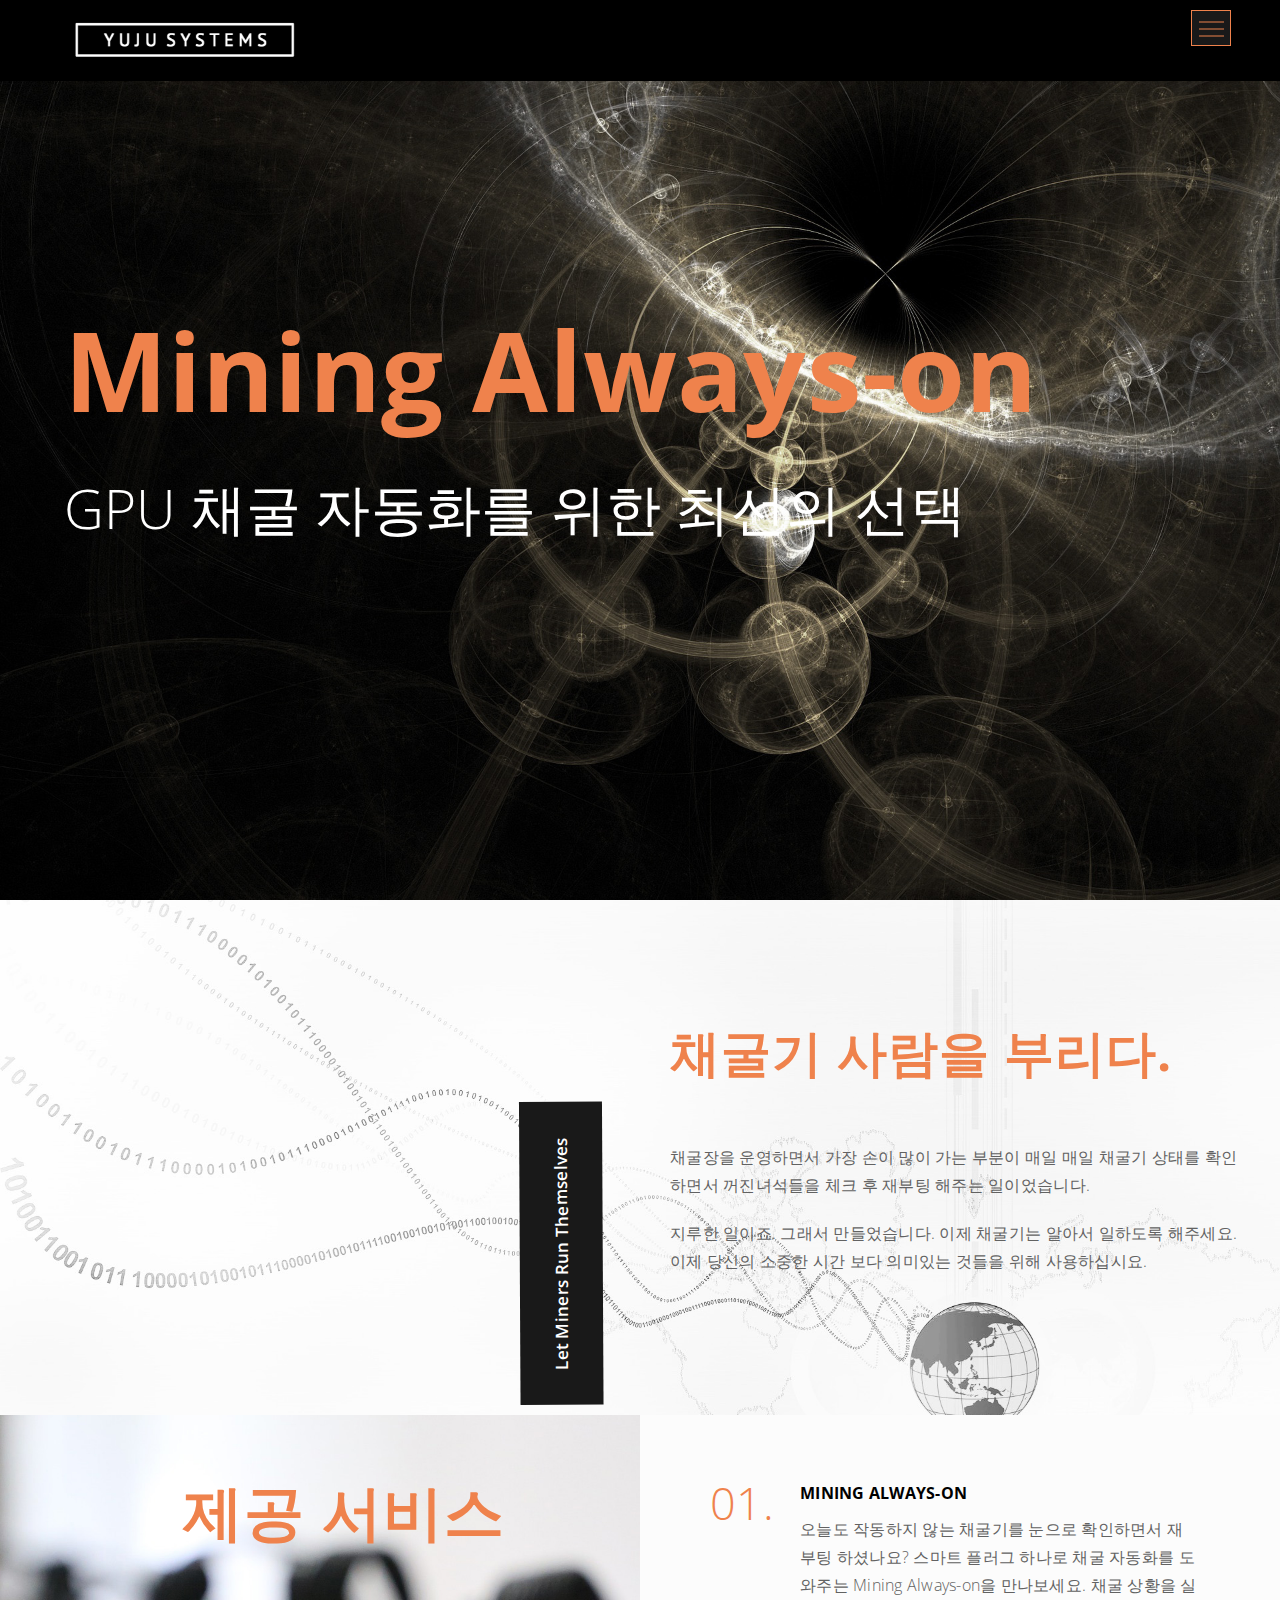
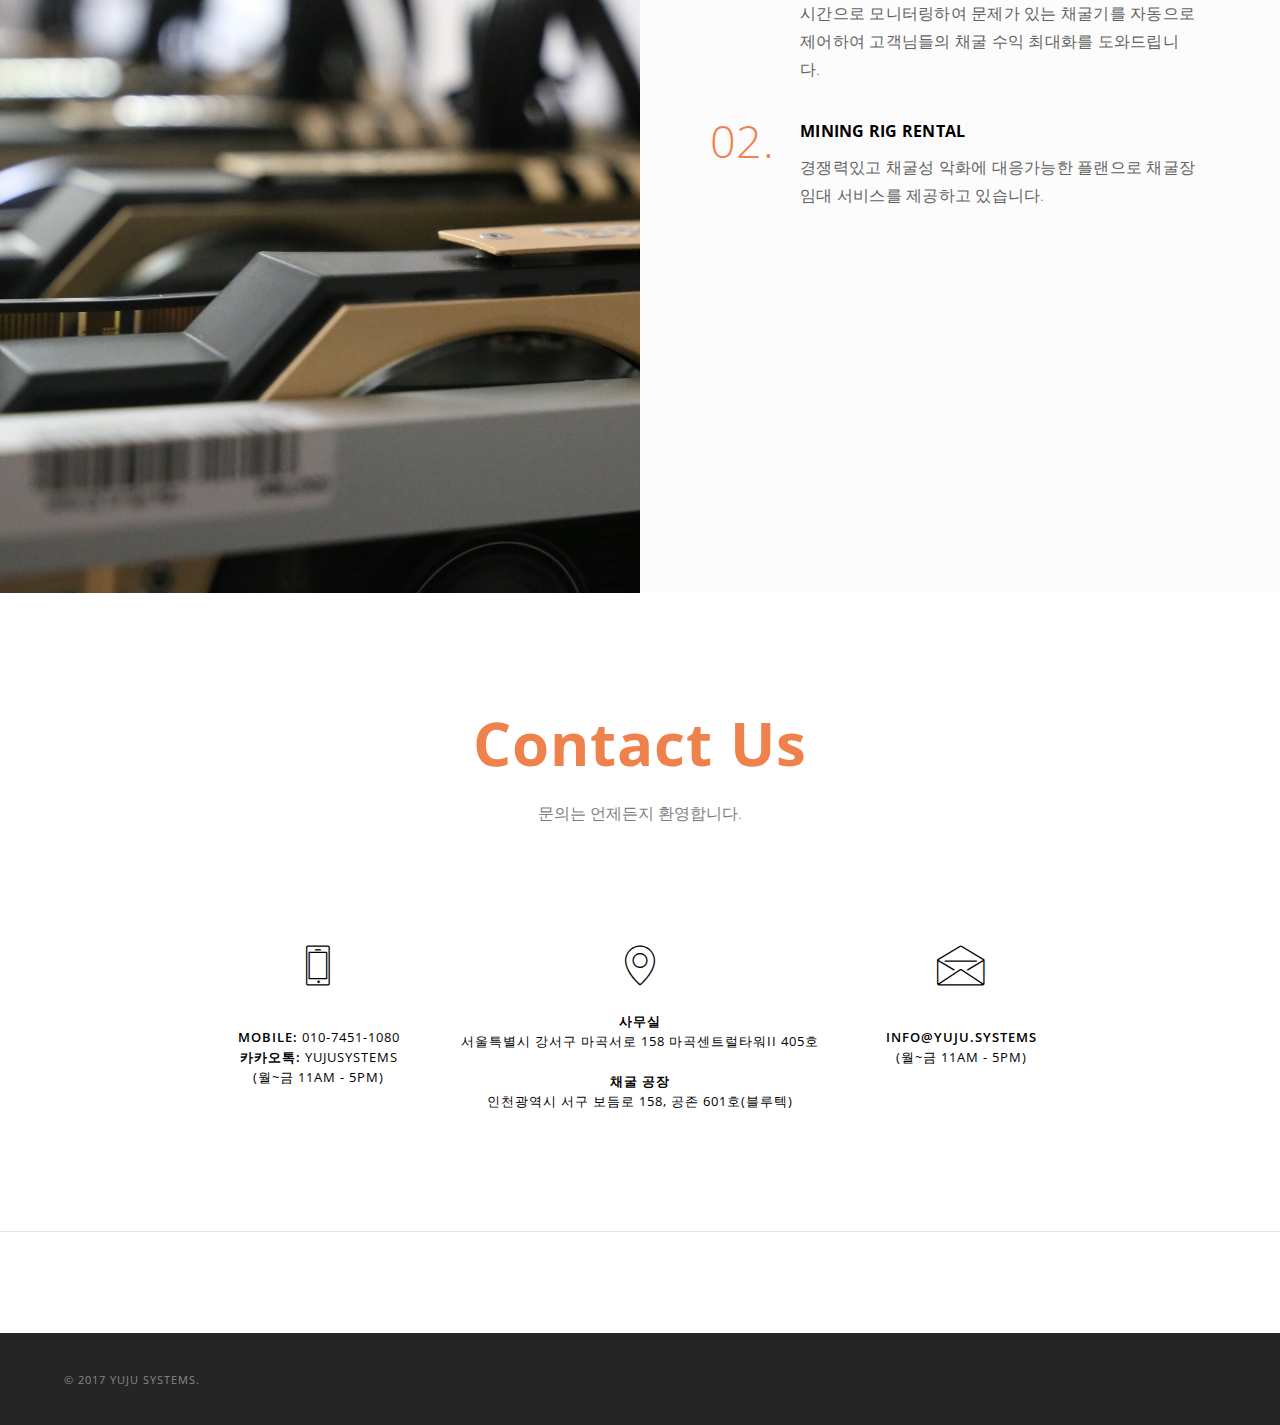
==== commit a44d562a: "added favicon" ====
--- a/index.html
+++ b/index.html
@@ -8,7 +8,7 @@
         <meta name="author" content="ThemeZaa">
         <meta name="viewport" content="width=device-width,initial-scale=1.0,maximum-scale=1" />
         <!-- favicon -->
-        <link rel="shortcut icon" href="images/favicon.png">
+        <link rel="shortcut icon" href="images/yujusystems_favicon.png">
         <link rel="apple-touch-icon" href="images/apple-touch-icon-57x57.png">
         <link rel="apple-touch-icon" sizes="72x72" href="images/apple-touch-icon-72x72.png">
         <link rel="apple-touch-icon" sizes="114x114" href="images/apple-touch-icon-114x114.png">
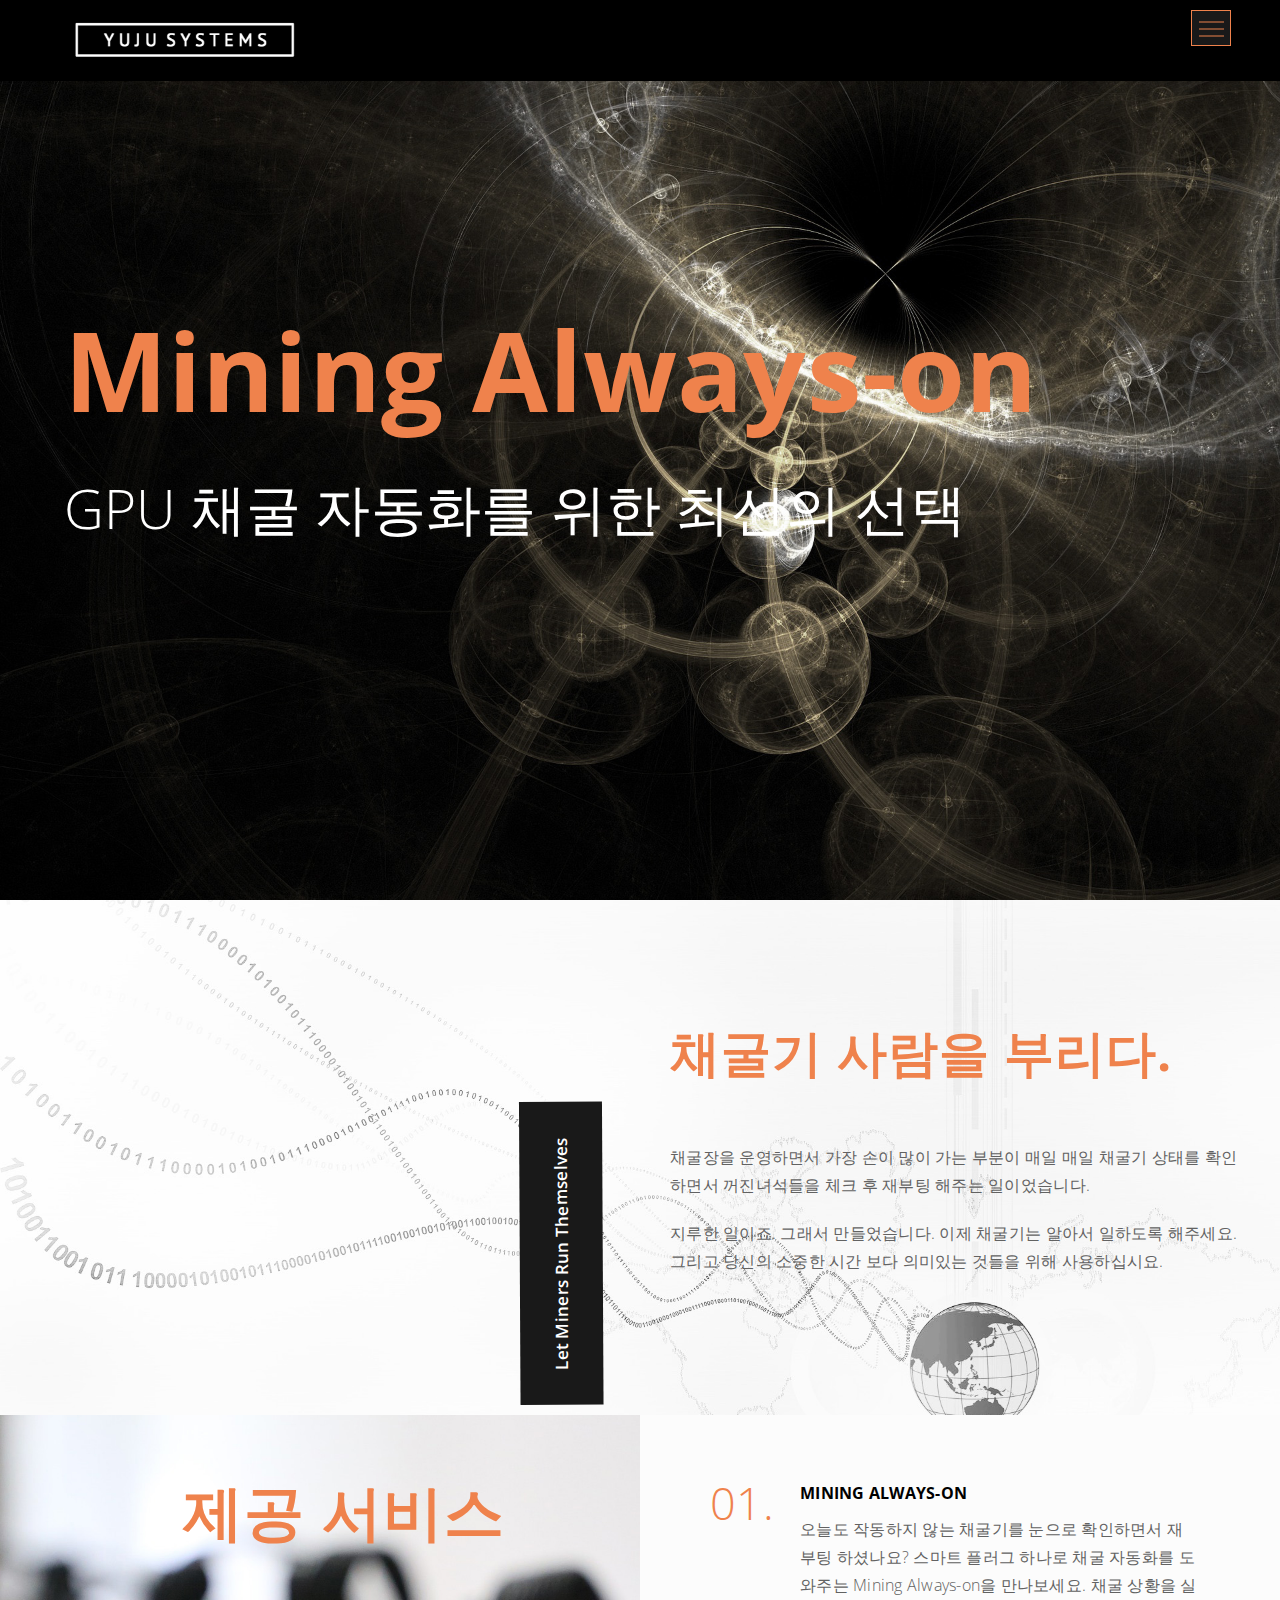
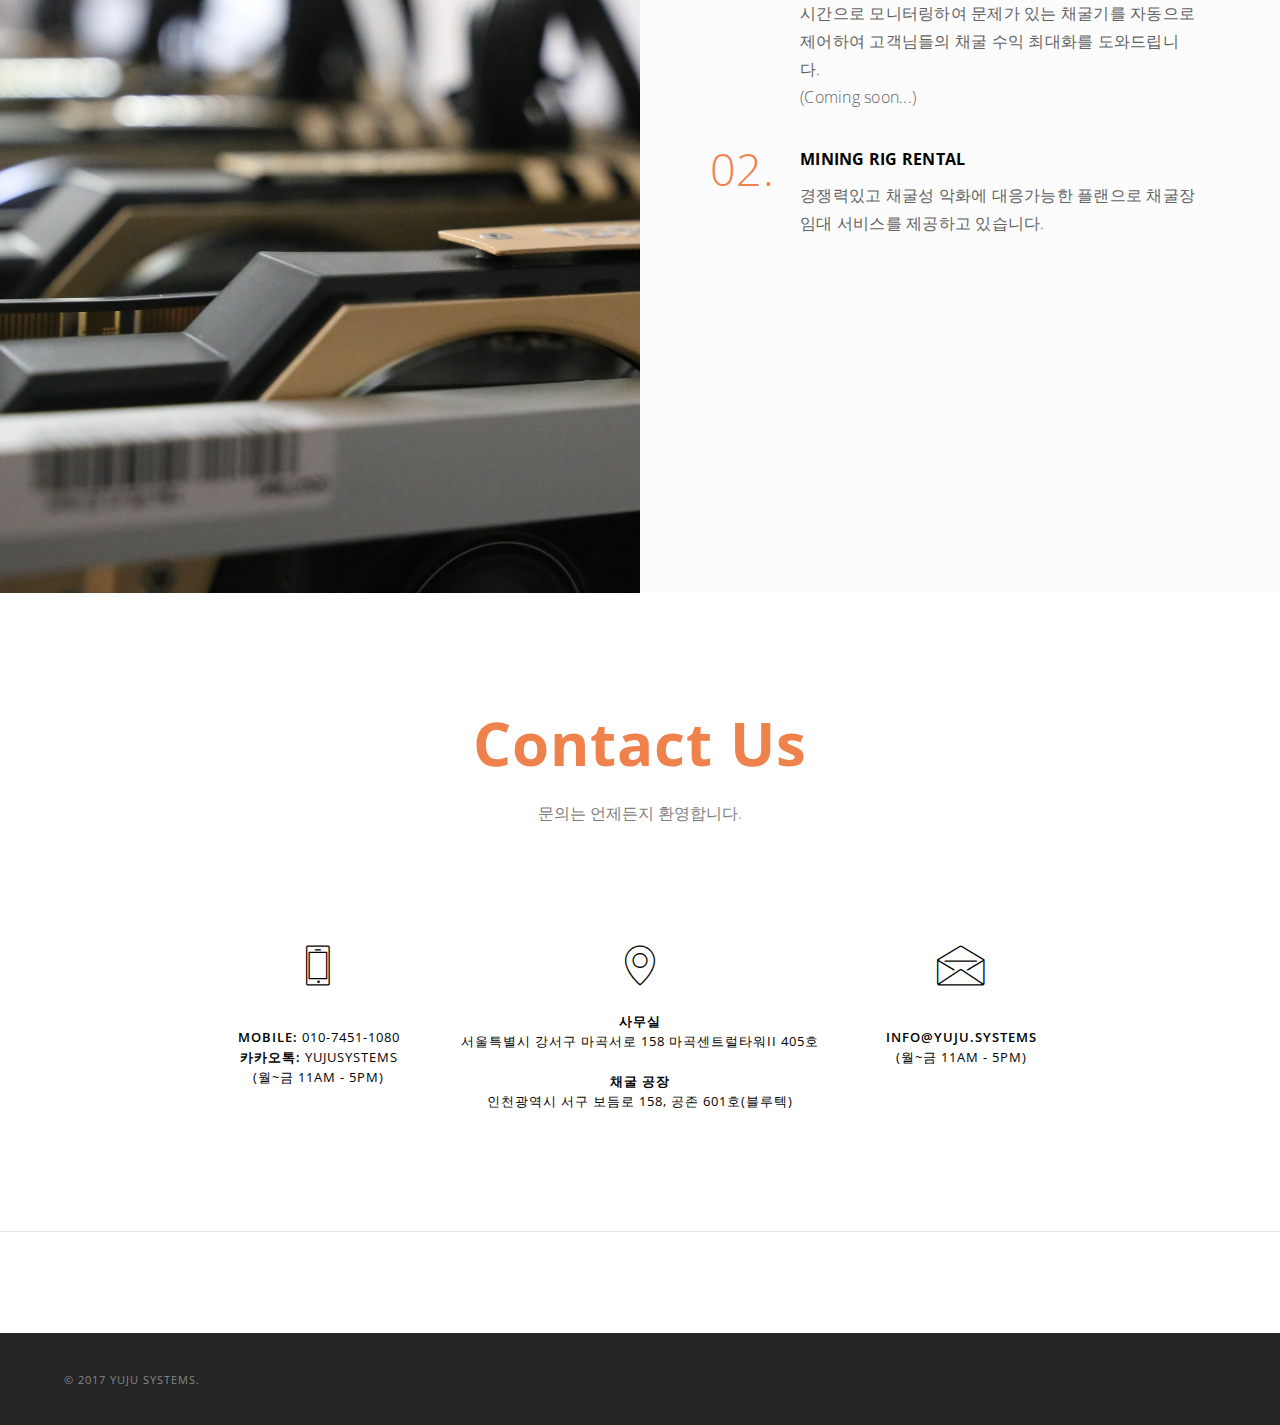
==== commit c1c1f295: "change on main page" ====
--- a/index.html
+++ b/index.html
@@ -112,7 +112,7 @@
                 <div class="col-lg-12 col-md-12 sm-no-padding">
                     <h1 class="text-transform-none title margin-ten no-margin-lr no-margin-top orange-light-text">채굴기 사람을 부리다.<span class="bg-light-orange"></span></h1>
                     <p class="text-extra-large xs-margin-bottom-four">채굴장을 운영하면서 가장 손이 많이 가는 부분이 매일 매일 채굴기 상태를 확인하면서 꺼진녀석들을 체크 후 재부팅 해주는 일이었습니다.</p>
-                    <p class="text-extra-large xs-margin-bottom-four">지루한 일이죠. 그래서 만들었습니다. 이제 채굴기는 알아서 일하도록 해주세요. 이제 당신의 소중한 시간 보다 의미있는 것들을 위해 사용하십시요. </p>
+                    <p class="text-extra-large xs-margin-bottom-four">지루한 일이죠. 그래서 만들었습니다. 이제 채굴기는 알아서 일하도록 해주세요. 그리고 당신의 소중한 시간 보다 의미있는 것들을 위해 사용하십시요. </p>
                 </div>
                 <div class="sub-headline">Let Miners Run Themselves</div>
             </div>
@@ -132,7 +132,7 @@
                         <li class="position-relative font-weight-300 text-extra-large margin-seven-bottom">
                             <div class="number orange-light-text">01.</div>
                             <div><span class="black-text font-weight-700 text-transform-uppercase display-table margin-two-bottom">Mining Always-on</span>오늘도 작동하지 않는 채굴기를 눈으로 확인하면서 재부팅 하셨나요? 스마트 플러그 하나로 채굴 자동화를 도와주는 Mining Always-on을 만나보세요.
-                              채굴 상황을 실시간으로 모니터링하여 문제가 있는 채굴기를 자동으로 제어하여 고객님들의 채굴 수익 최대화를 도와드립니다. </div>
+                              채굴 상황을 실시간으로 모니터링하여 문제가 있는 채굴기를 자동으로 제어하여 고객님들의 채굴 수익 최대화를 도와드립니다.<br>(Coming soon...) </div>
                         </li>
                         <li class="position-relative font-weight-300 text-extra-large margin-seven-bottom">
                             <div class="number orange-light-text">02.</div>
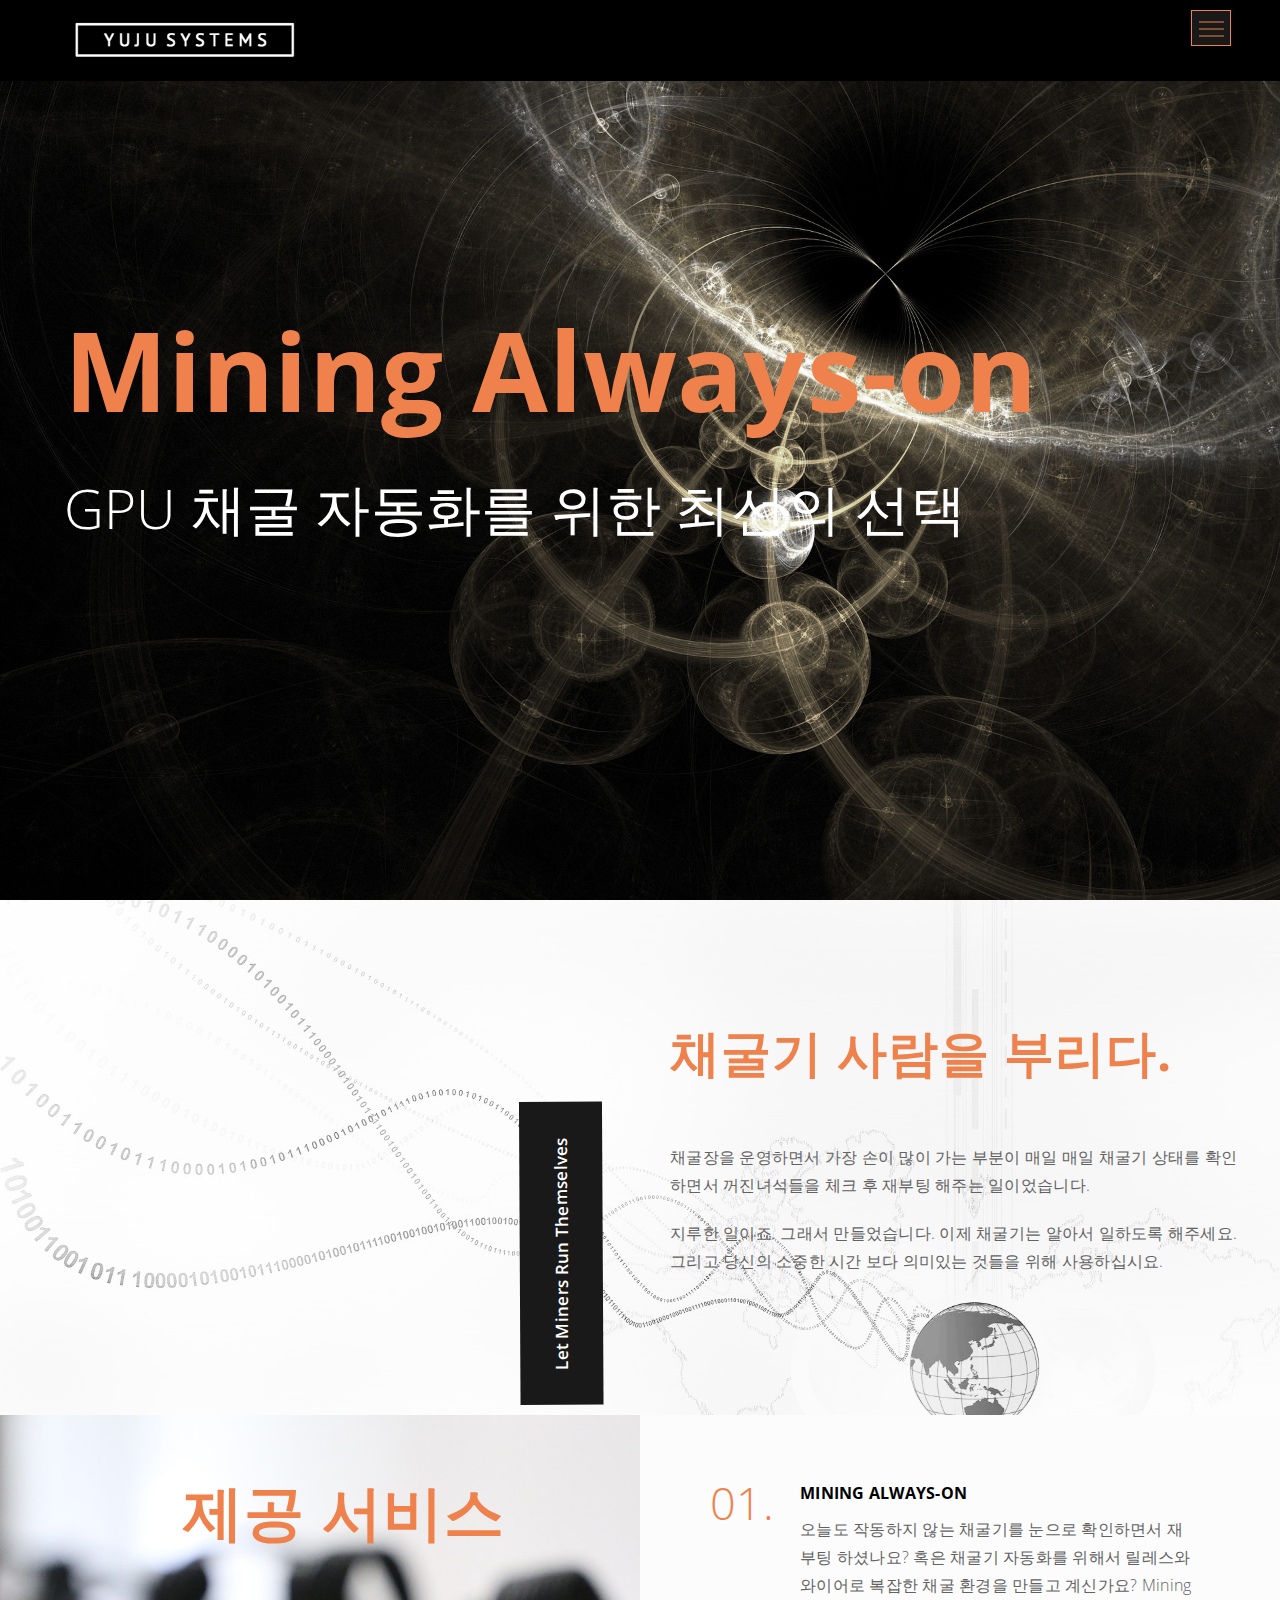
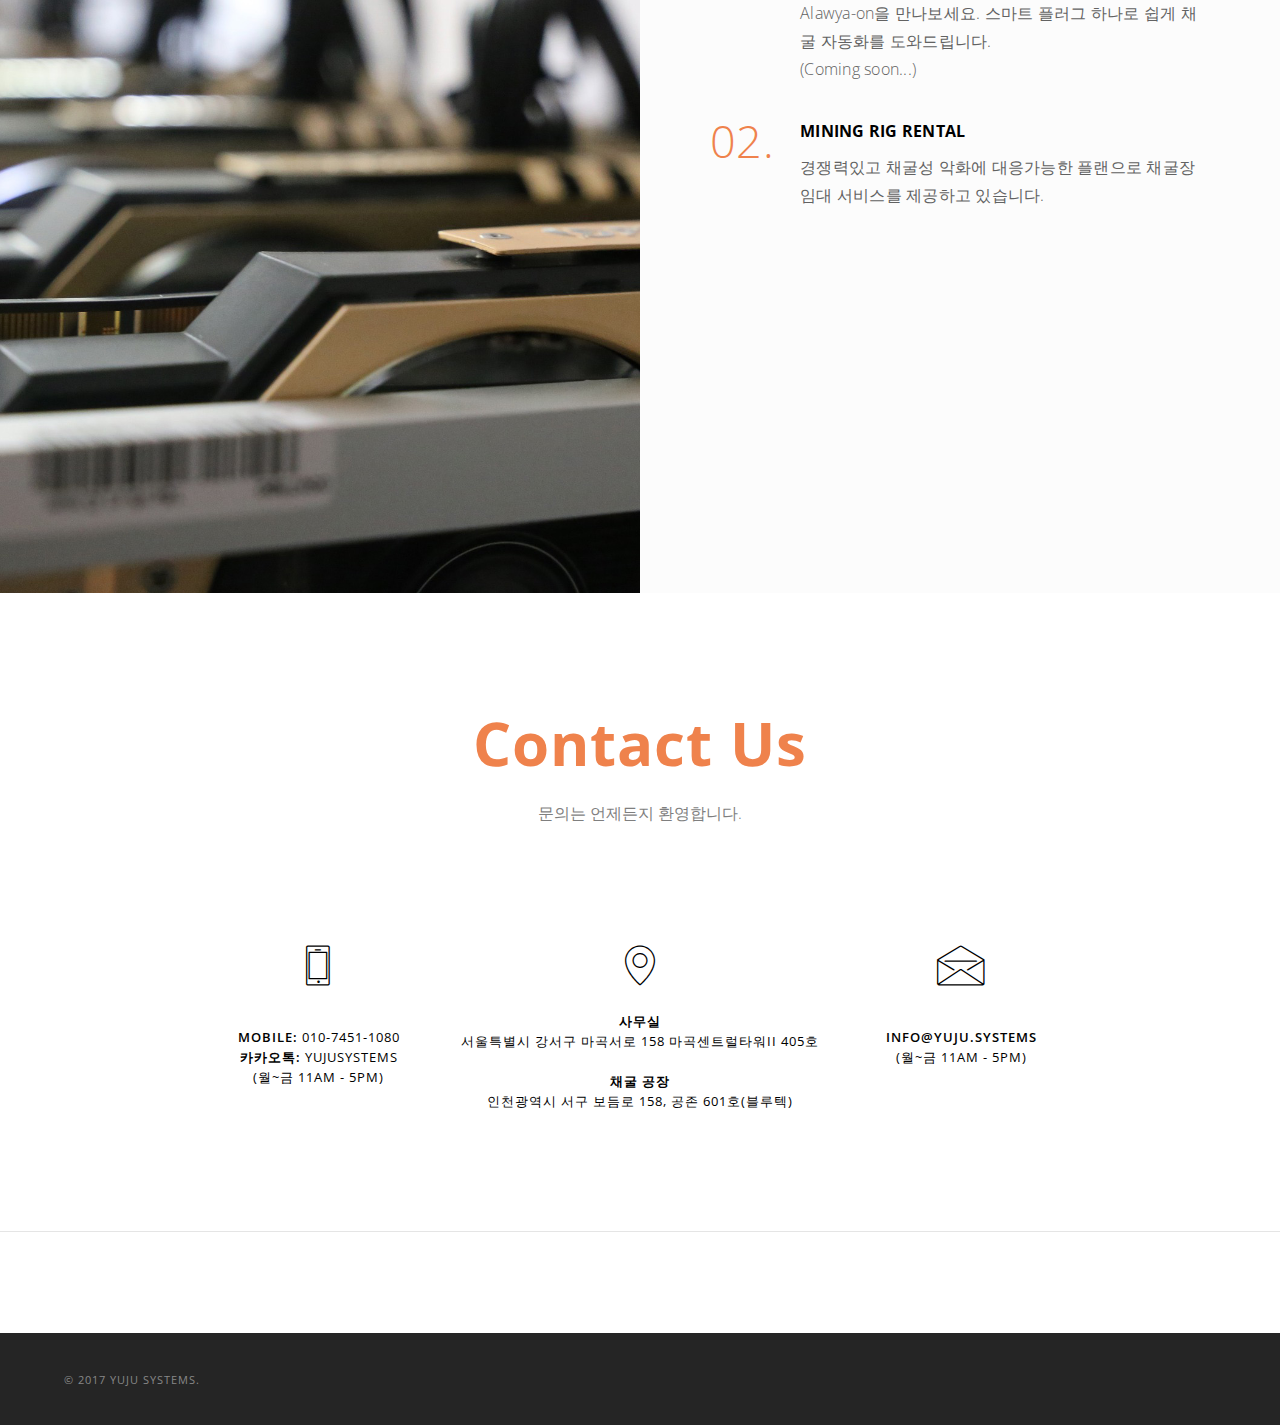
==== commit 260a4bb1: "main page change" ====
--- a/index.html
+++ b/index.html
@@ -3,7 +3,7 @@
     <head>
         <title>CRYPTOCURRENCY MINING SERVICE | YUJU SYSTEMS</title>
         <meta name="description" content="H-Code - A premium portfolio template from ThemeZaa">
-        <meta name="keywords" content="">
+        <meta name="keywords" content="ethereum, mining, gpu mining, cryptocurrency, 이더리움, 채굴">
         <meta charset="utf-8">
         <meta name="author" content="ThemeZaa">
         <meta name="viewport" content="width=device-width,initial-scale=1.0,maximum-scale=1" />
@@ -131,8 +131,7 @@
                     <ul>
                         <li class="position-relative font-weight-300 text-extra-large margin-seven-bottom">
                             <div class="number orange-light-text">01.</div>
-                            <div><span class="black-text font-weight-700 text-transform-uppercase display-table margin-two-bottom">Mining Always-on</span>오늘도 작동하지 않는 채굴기를 눈으로 확인하면서 재부팅 하셨나요? 스마트 플러그 하나로 채굴 자동화를 도와주는 Mining Always-on을 만나보세요.
-                              채굴 상황을 실시간으로 모니터링하여 문제가 있는 채굴기를 자동으로 제어하여 고객님들의 채굴 수익 최대화를 도와드립니다.<br>(Coming soon...) </div>
+                            <div><span class="black-text font-weight-700 text-transform-uppercase display-table margin-two-bottom">Mining Always-on</span>오늘도 작동하지 않는 채굴기를 눈으로 확인하면서 재부팅 하셨나요? 혹은 채굴기 자동화를 위해서 릴레스와 와이어로 복잡한 채굴 환경을 만들고 계신가요? Mining Alawya-on을 만나보세요. 스마트 플러그 하나로 쉽게 채굴 자동화를 도와드립니다.<br>(Coming soon...) </div>
                         </li>
                         <li class="position-relative font-weight-300 text-extra-large margin-seven-bottom">
                             <div class="number orange-light-text">02.</div>
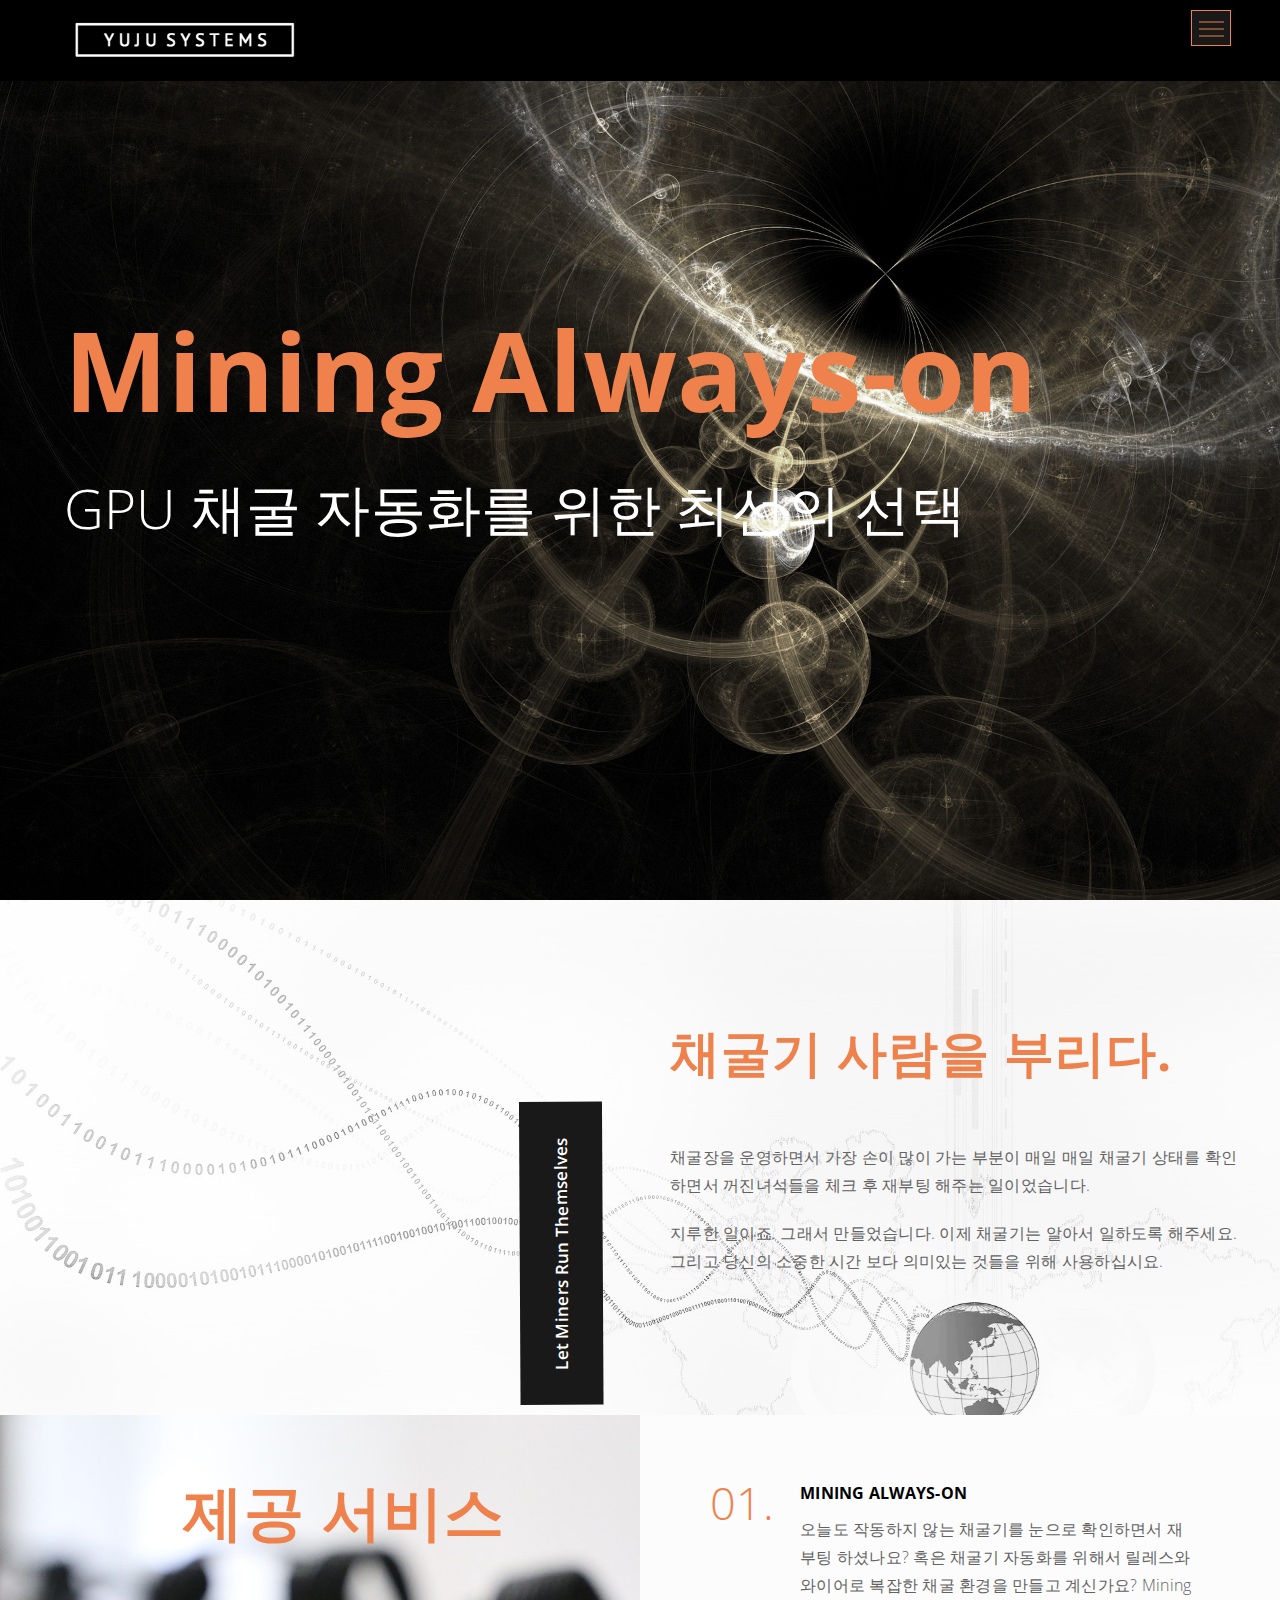
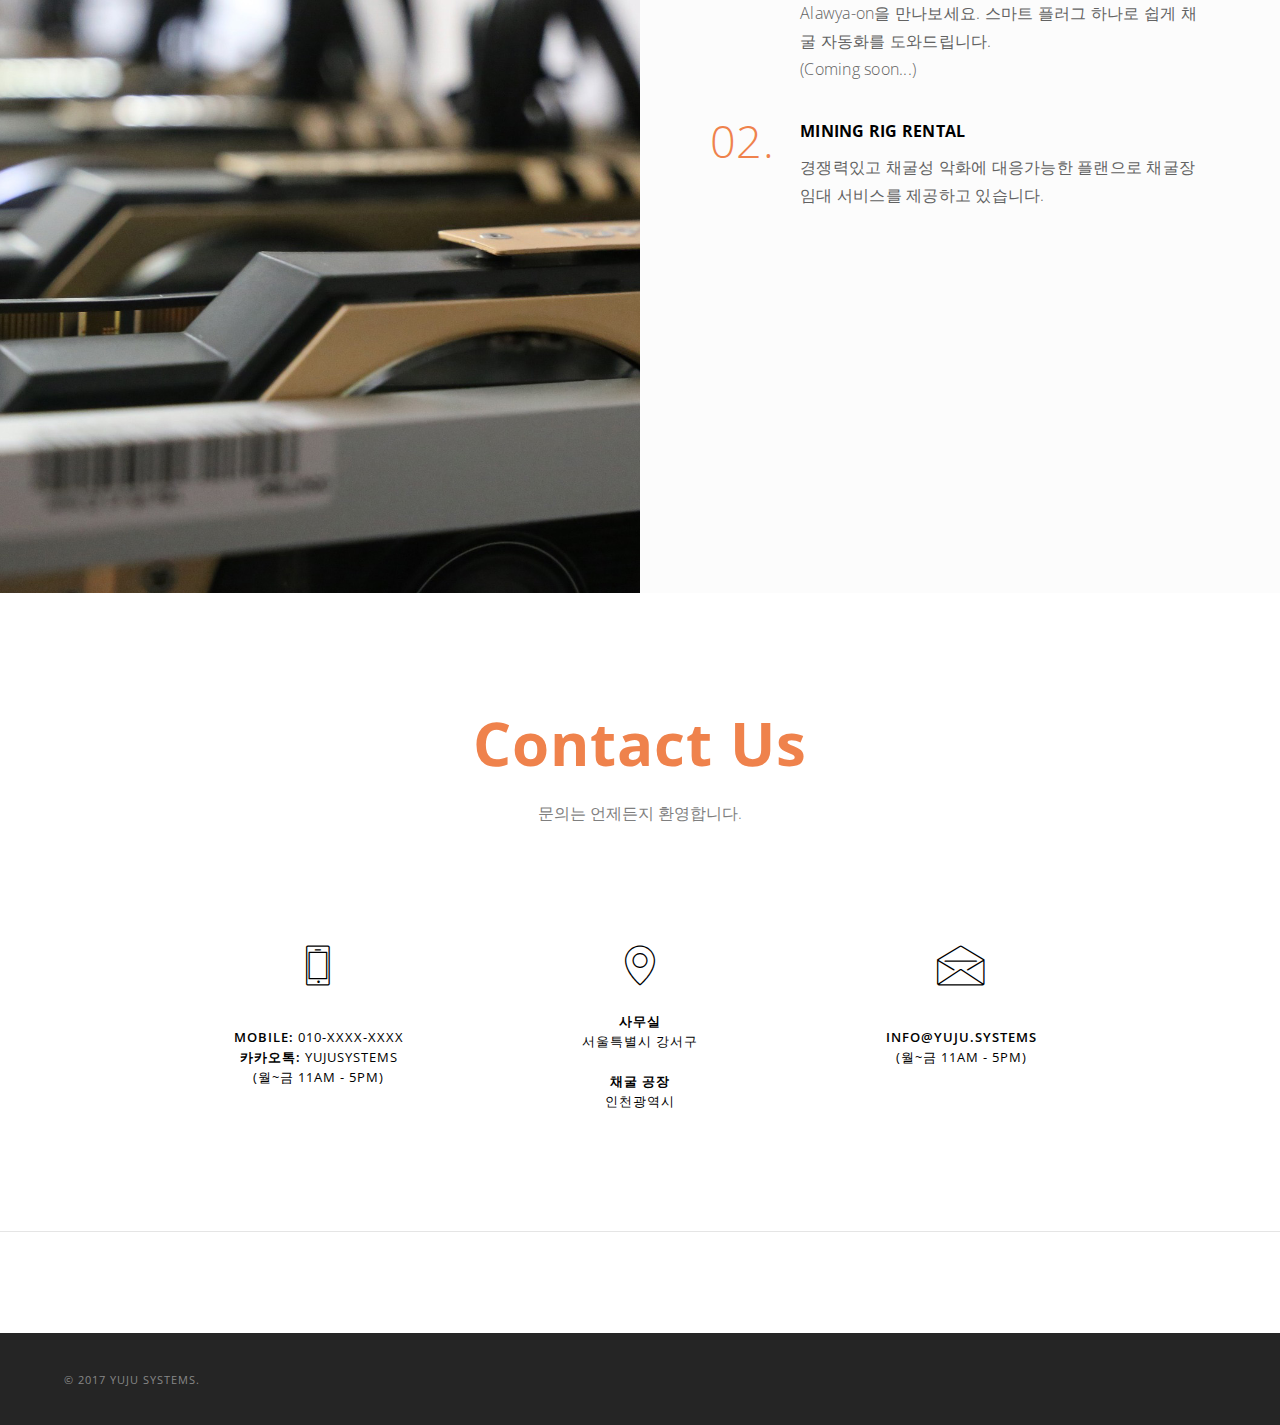
==== commit b5196dbb: "hide contactinfo" ====
--- a/index.html
+++ b/index.html
@@ -206,8 +206,13 @@
                 </div>
                 <div class="row">
                     <div class="col-md-9 text-center center-col">
+                        <!--
                         <div class="col-md-3 col-sm-3 text-center"><i class="icon-phone medium-icon black-text"></i><h6 class="black-text margin-two no-margin-bottom"><br><strong>MOBILE: </strong>010-7451-1080<br><strong>카카오톡: </strong>yujusystems<br>(월~금 11AM - 5PM)</h6></div>
                         <div class="col-md-6 col-sm-6 text-center"><i class="icon-map-pin medium-icon black-text"></i><h6 class="black-text margin-two no-margin-bottom"><strong>사무실</strong><br>서울특별시 강서구 마곡서로 158 마곡센트럴타워II 405호<br><br> <strong>채굴 공장</strong><br>인천광역시 서구 보듬로 158, 공존 601호(블루텍) </h6></div>
+                        <div class="col-md-3 col-sm-3 text-center"><i class="icon-envelope medium-icon black-text"></i><h6 class="black-text margin-two no-margin-bottom"><br><strong><a href="mailto:info@yuju.systems">info@yuju.systems</a></strong><br>(월~금 11AM - 5PM)</h6></div>
+                      -->
+                        <div class="col-md-3 col-sm-3 text-center"><i class="icon-phone medium-icon black-text"></i><h6 class="black-text margin-two no-margin-bottom"><br><strong>MOBILE: </strong>010-xxxx-xxxx<br><strong>카카오톡: </strong>yujusystems<br>(월~금 11AM - 5PM)</h6></div>
+                        <div class="col-md-6 col-sm-6 text-center"><i class="icon-map-pin medium-icon black-text"></i><h6 class="black-text margin-two no-margin-bottom"><strong>사무실</strong><br>서울특별시 강서구<br><br> <strong>채굴 공장</strong><br>인천광역시</h6></div>
                         <div class="col-md-3 col-sm-3 text-center"><i class="icon-envelope medium-icon black-text"></i><h6 class="black-text margin-two no-margin-bottom"><br><strong><a href="mailto:info@yuju.systems">info@yuju.systems</a></strong><br>(월~금 11AM - 5PM)</h6></div>
                     </div>
                 </div>
